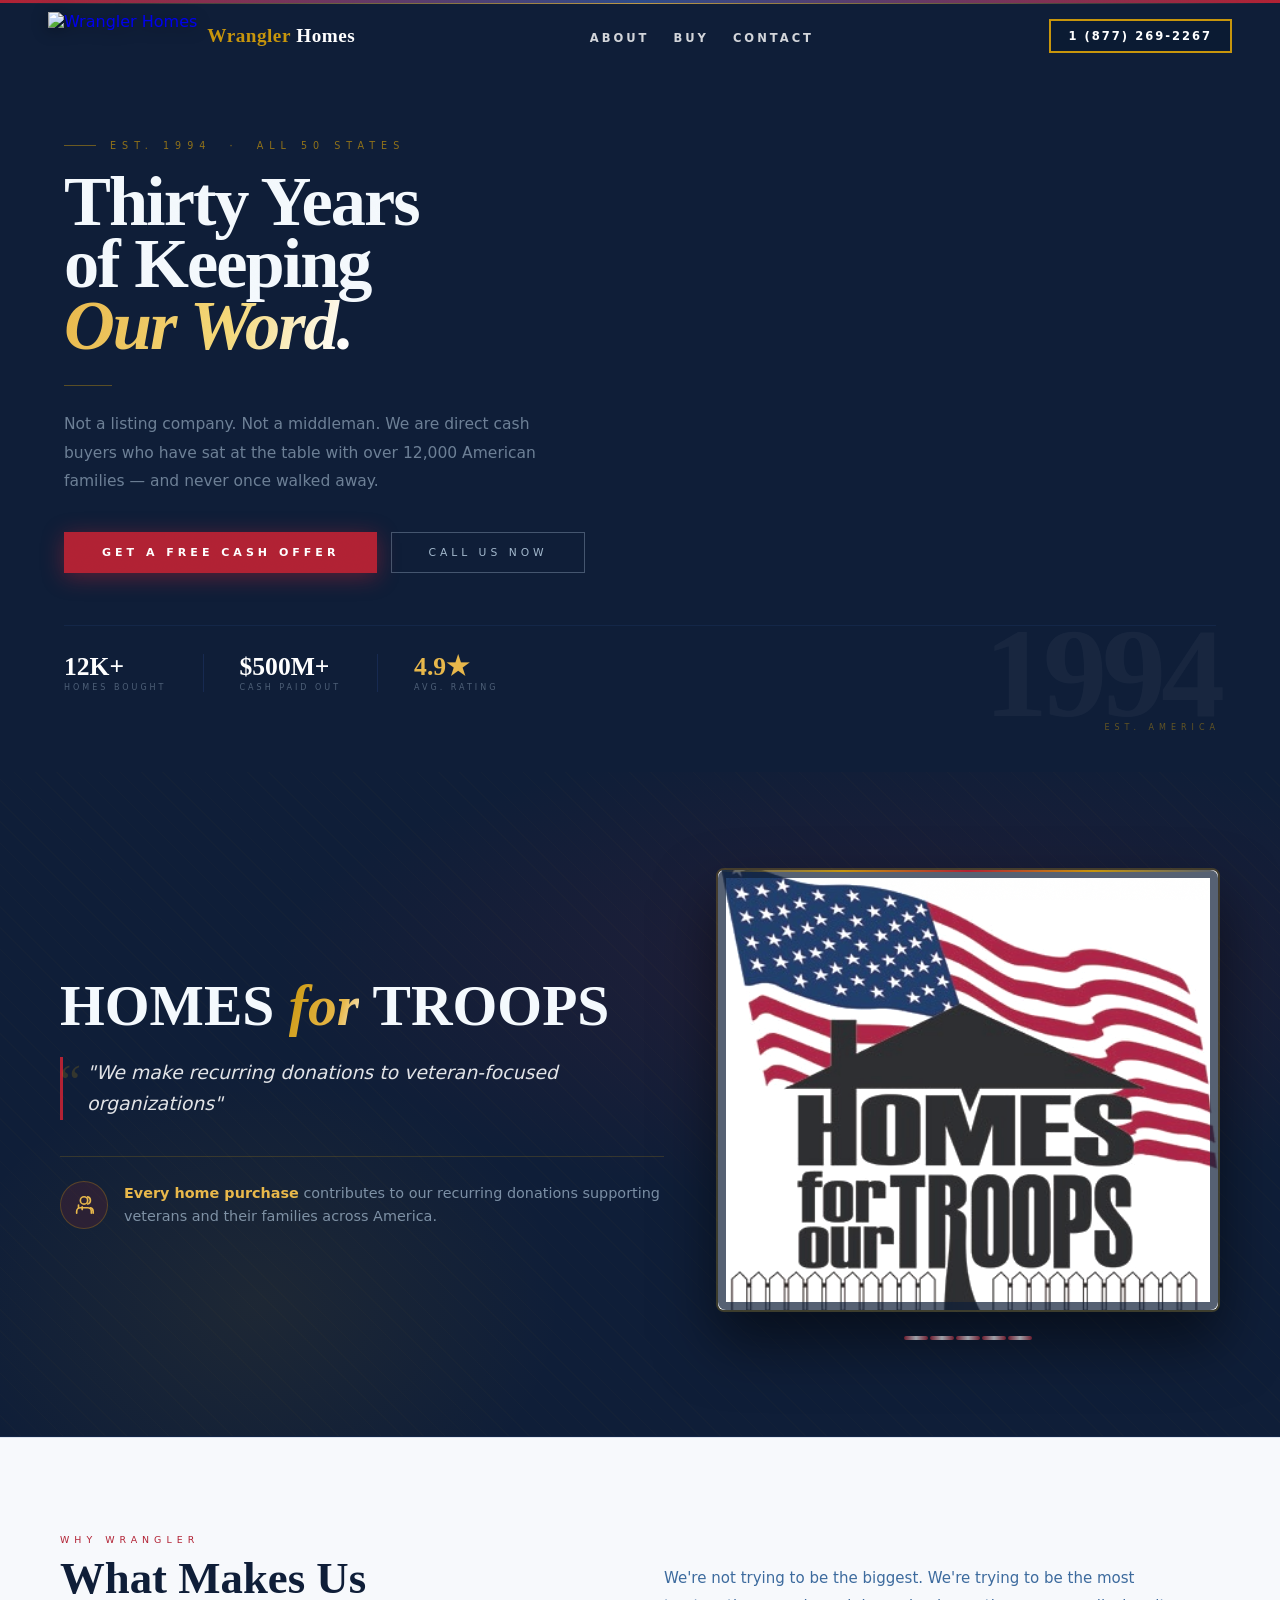
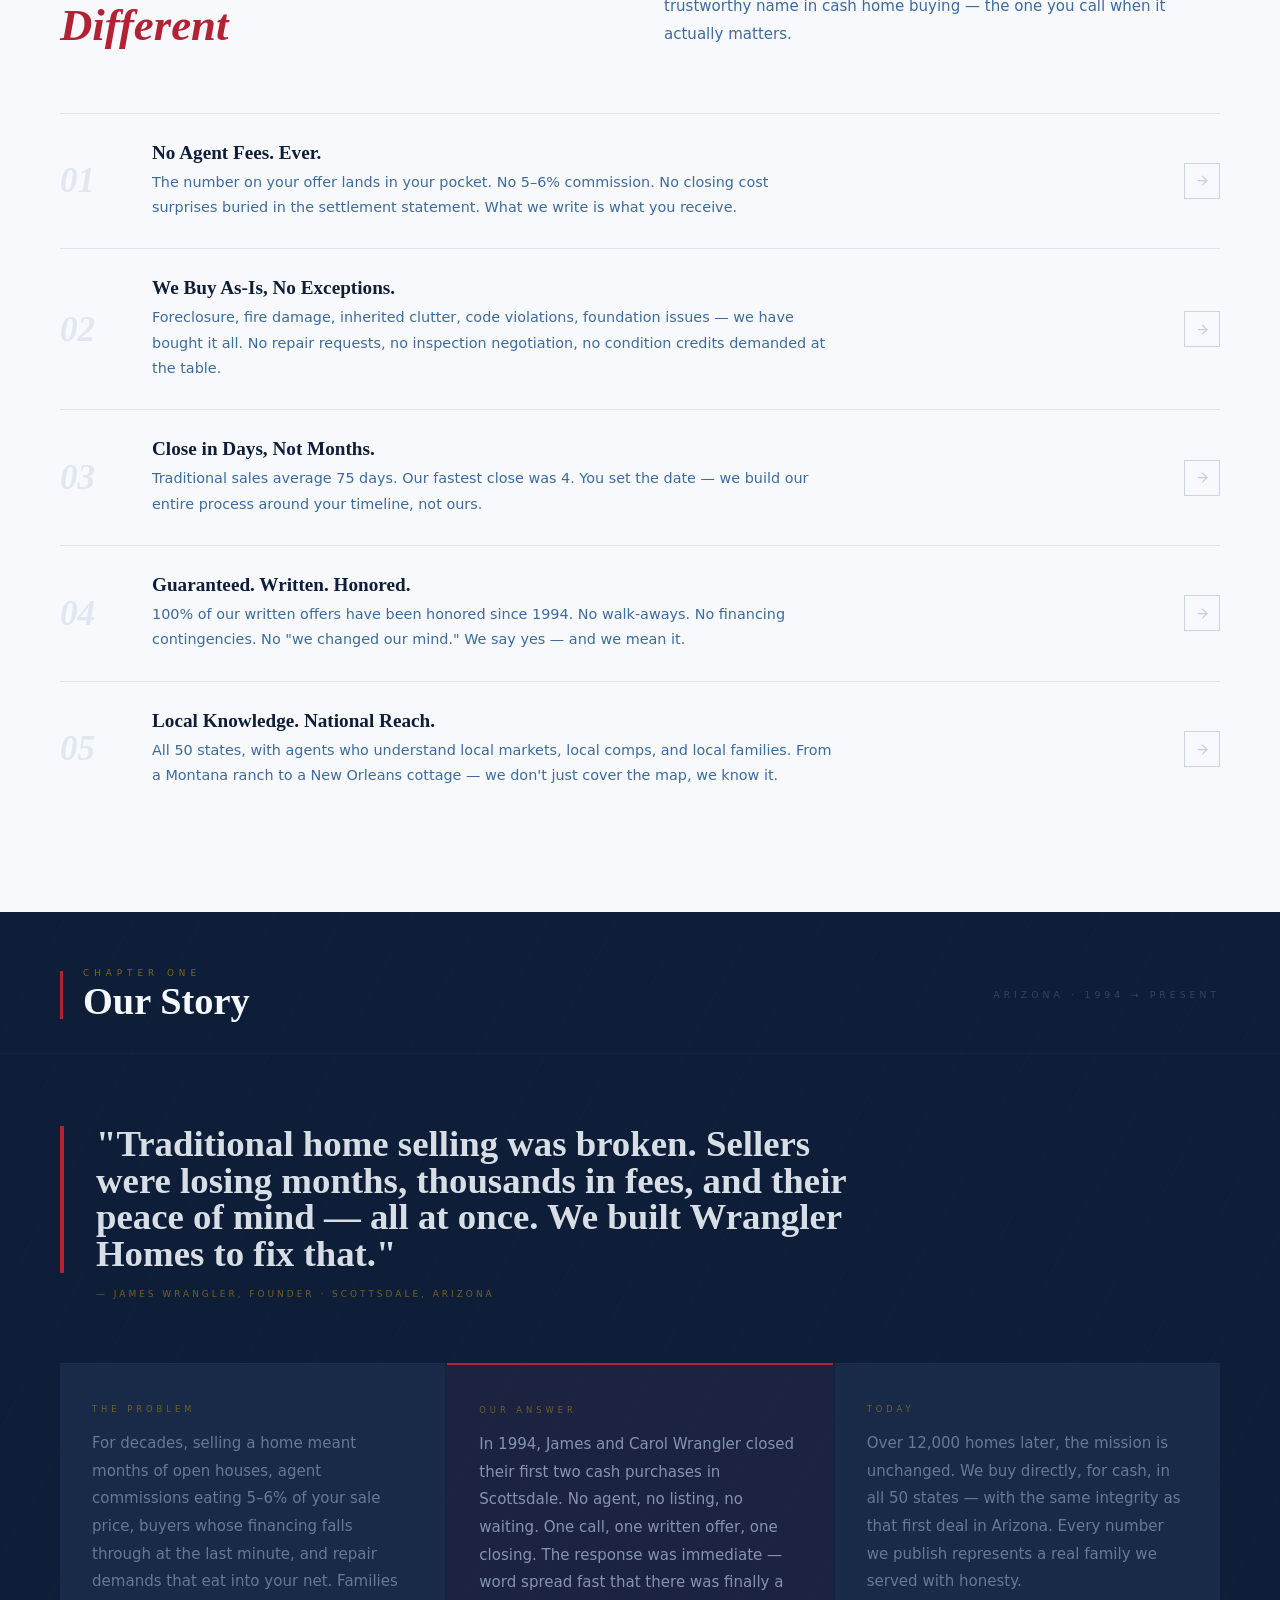
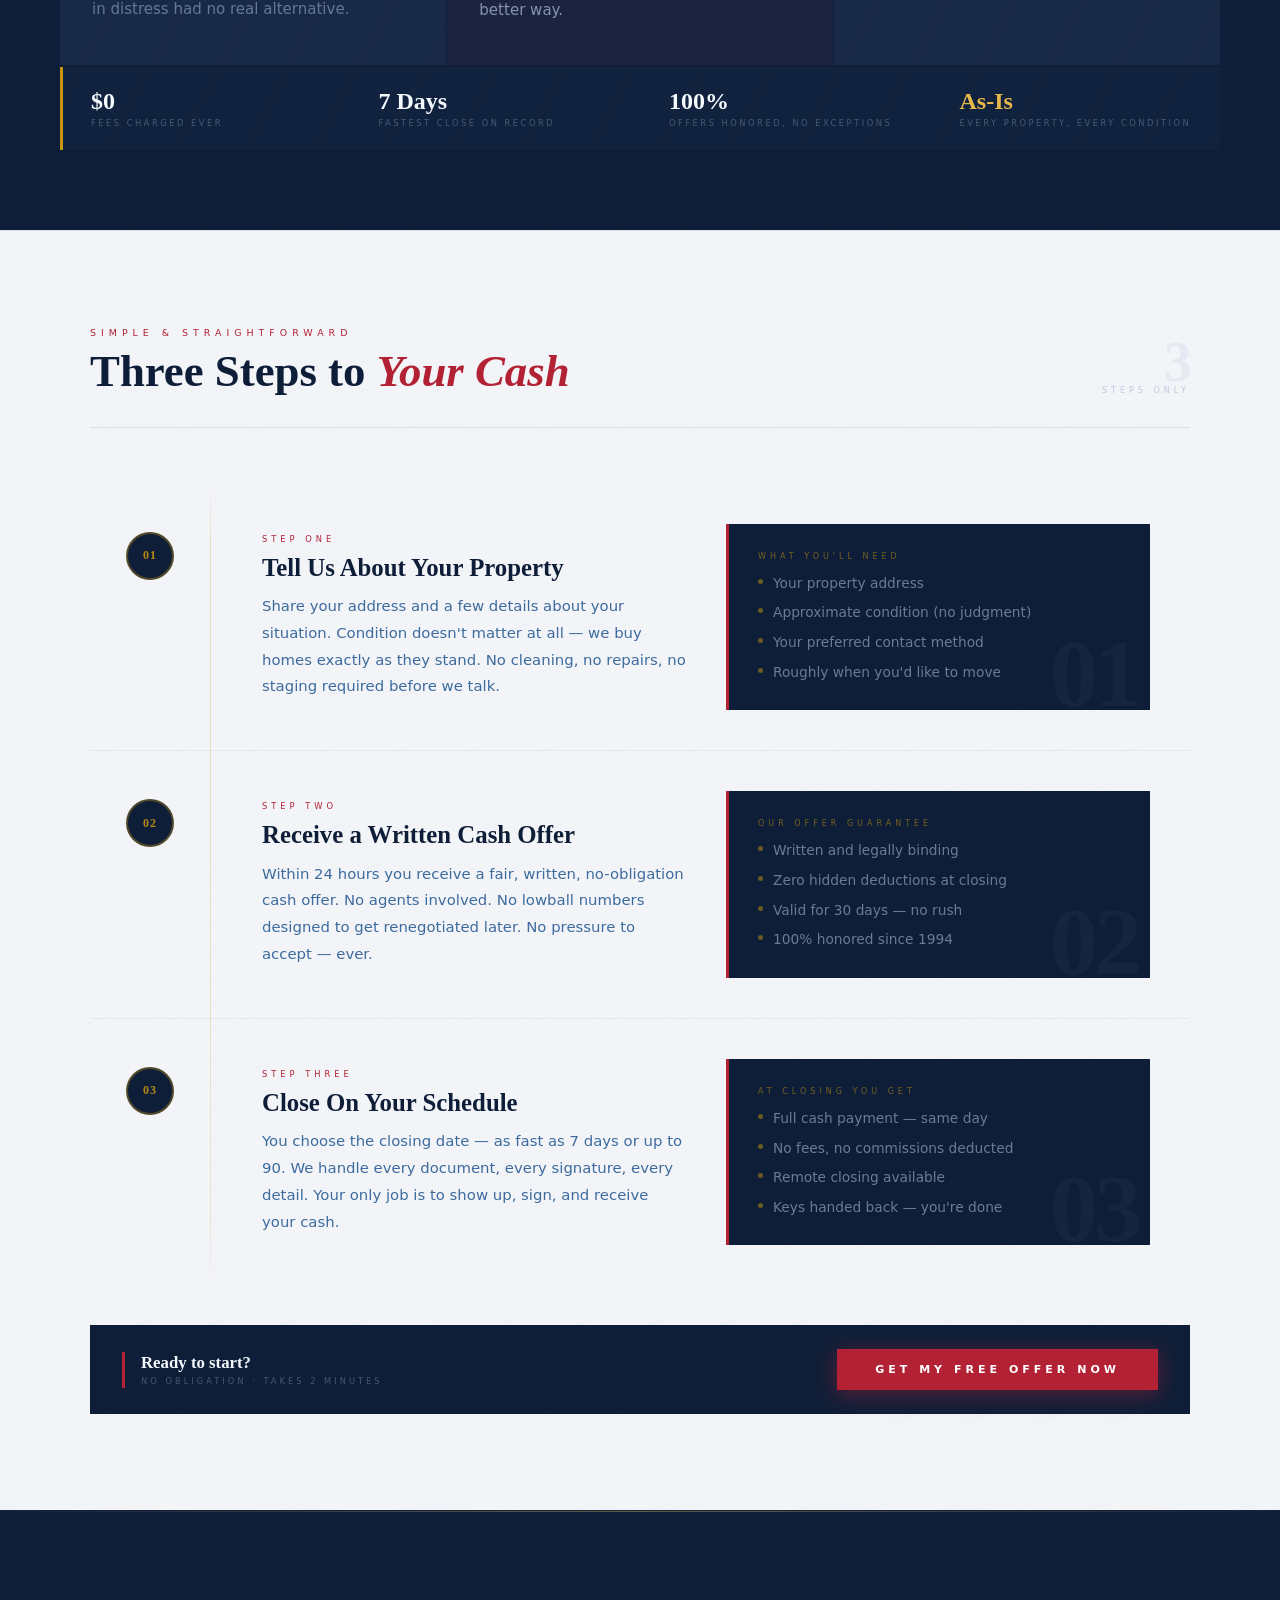
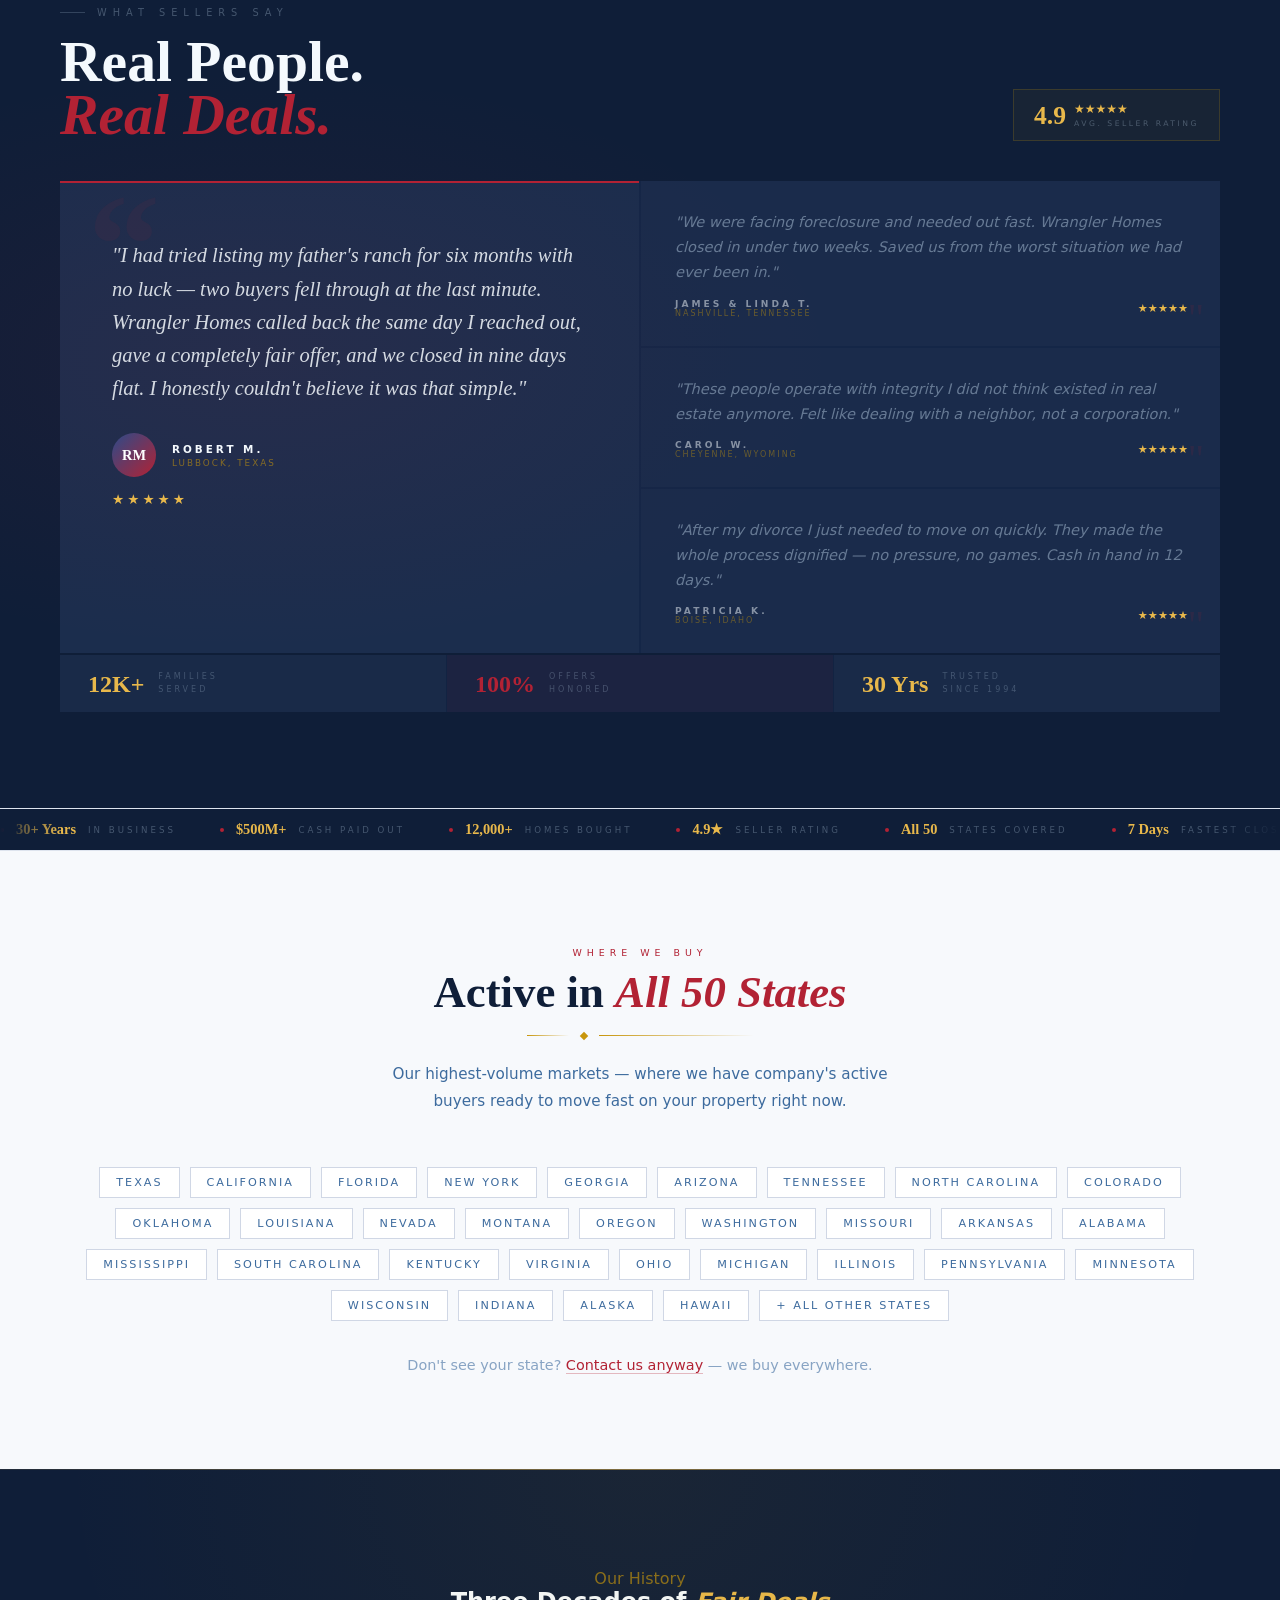
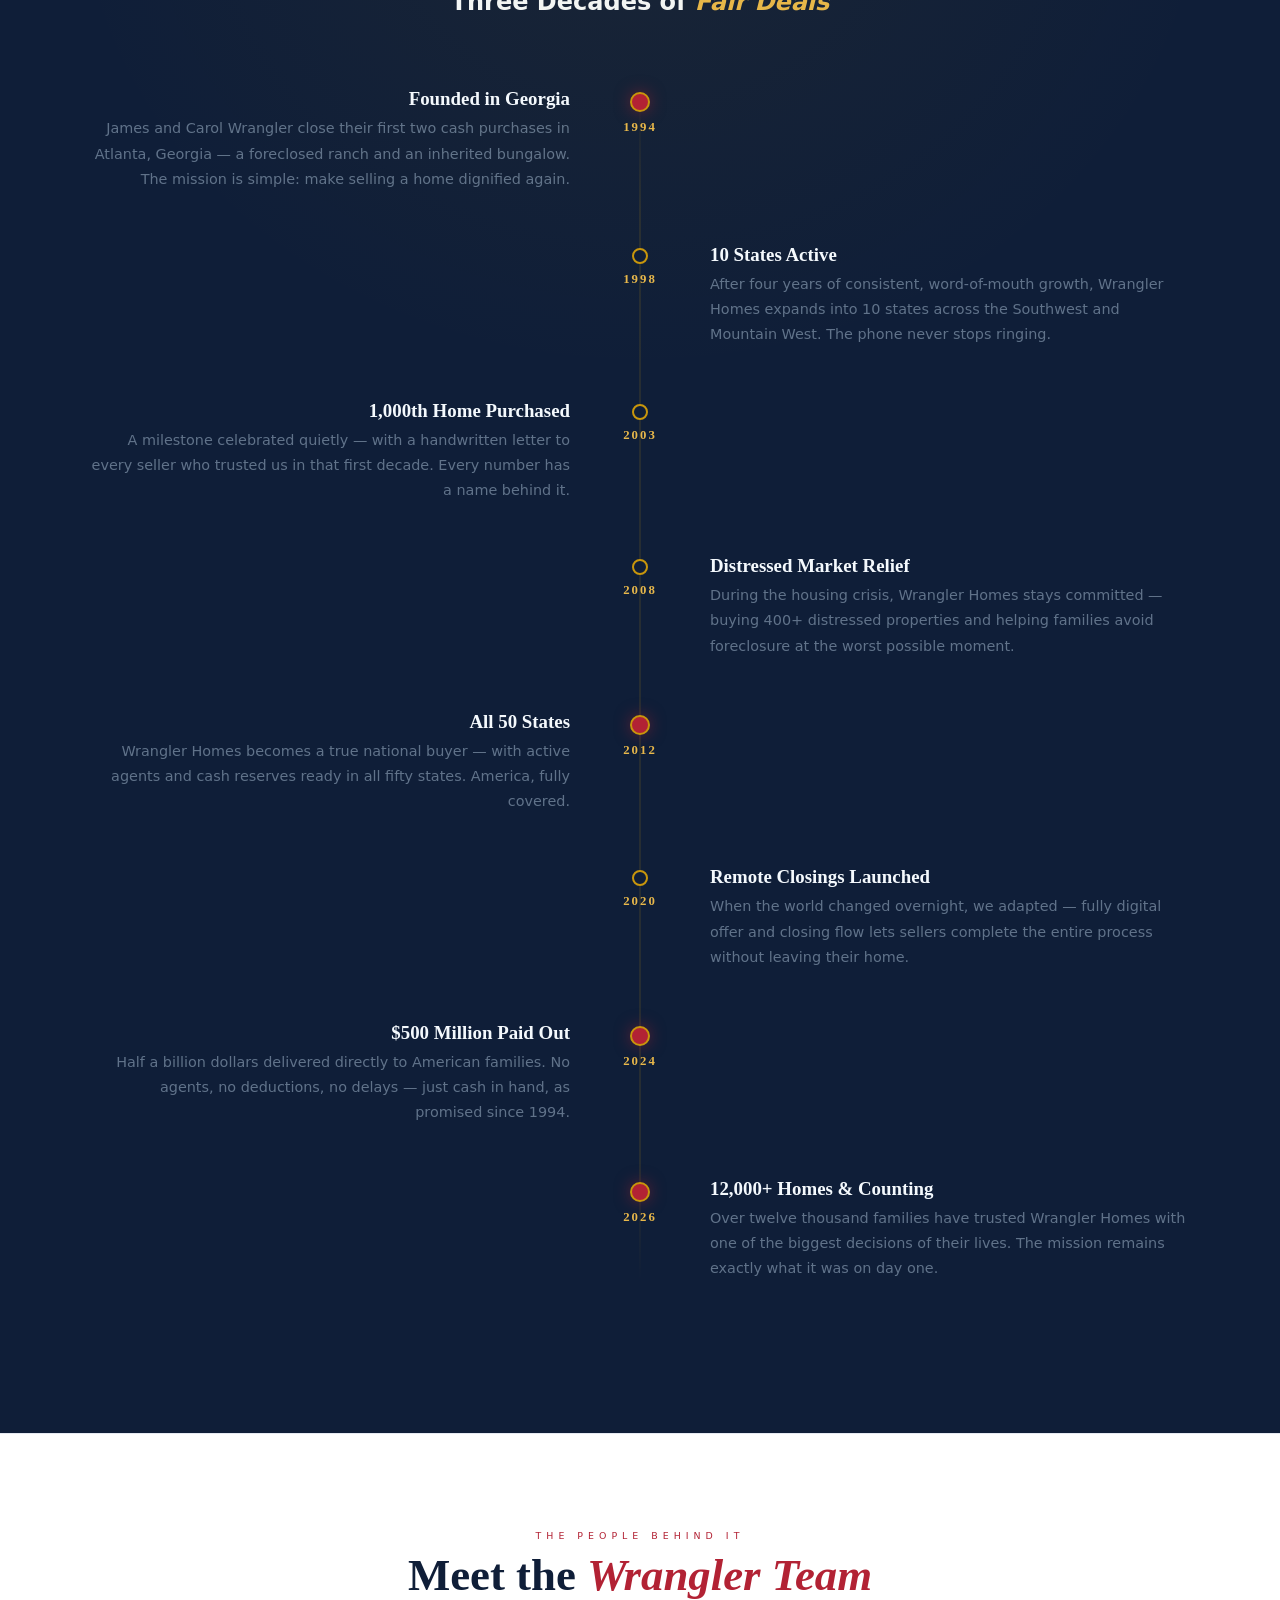
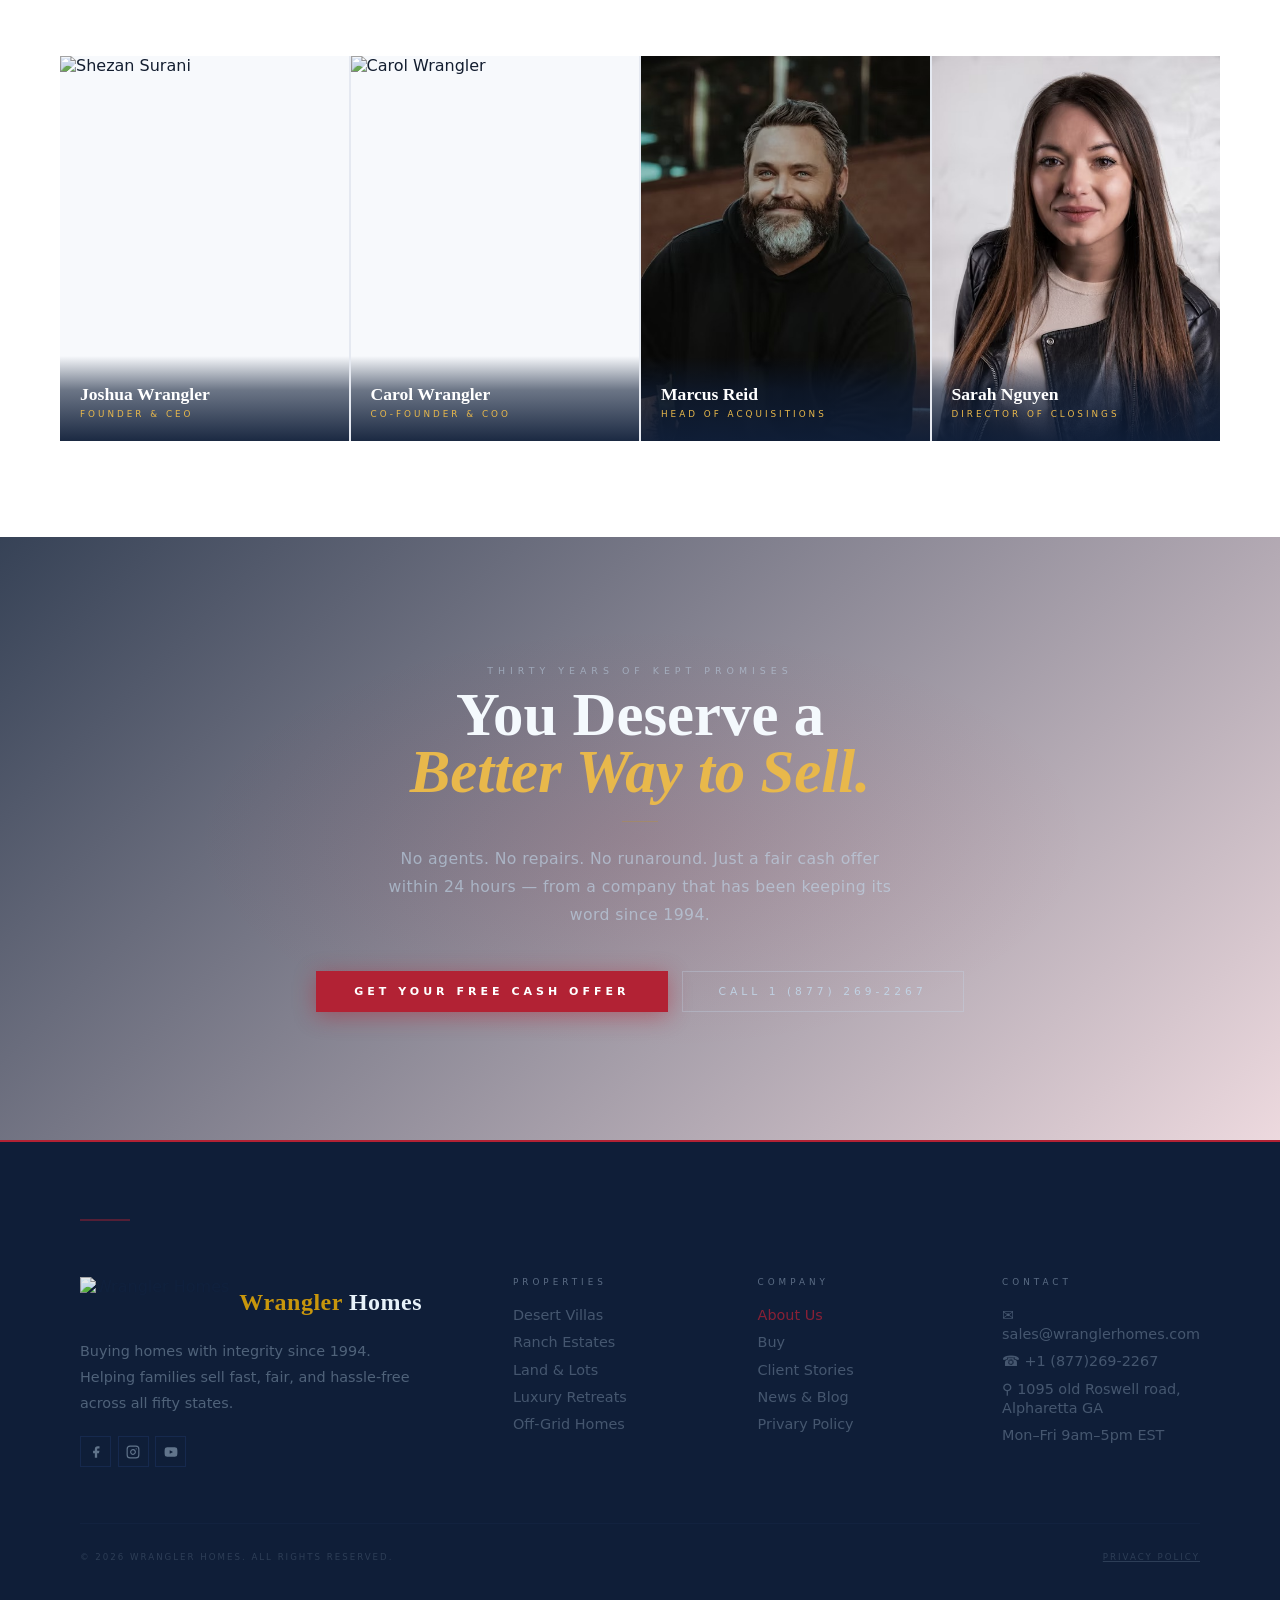
==== about.html @ 12c8e822 "seo fixed" ====
<!DOCTYPE html>
<html lang="en">
<head>
<meta charset="UTF-8">
<meta name="viewport" content="width=device-width, initial-scale=1.0">
<title>About Wrangler Homes | Trusted Cash Home Buyers Since 1994</title>
<meta name="robots" content="noindex, follow">
<link rel="canonical" href="https://wranglerhomes.com/about.html">
<link rel="icon" href="https://wranglerhomes.com/assets/logown.png" type="image/png">


<script src="https://cdn.tailwindcss.com"></script>
<style>
*,*::before,*::after{margin:0;padding:0;box-sizing:border-box}
html,body{overflow-x:hidden}
html{scroll-behavior:smooth}
:root{
  --navy:#0F1E38;--blue:#2C4B8A;--blue-mid:#3D6B9E;--blue-lt:#C8DCED;
  --white:#ffffff;--off-white:#F7F9FC;--red:#B22234;--red-dark:#8B1A27;
  --gold:#C8960C;--gold-lt:#E8B84B;--border-l:rgba(44,75,138,0.12);--border-m:rgba(44,75,138,0.22);
  --shadow:rgba(15,30,56,0.13);--f-head:'Fraunces',serif;--f-ui:'Space Grotesk',system-ui,sans-serif;
}
body{background:var(--off-white);font-family:var(--f-ui);font-weight:500;color:var(--navy);-webkit-font-smoothing:antialiased}

/* scrollbar */
::-webkit-scrollbar {width: 9px;}
::-webkit-scrollbar-track {background: #0d1a32;}
::-webkit-scrollbar-thumb {border-radius: 6px;background: linear-gradient(180deg,#081a3a,#102a5c,#1f3a75,#2e4f9e,#ffffff,#f2c6cc,#c4455a,#8b1a2b,#5c0f1a);}

::selection {
  background: #d4af37;
  color: #0b1b33;
}

#grain{position:fixed;inset:0;pointer-events:none;z-index:8000;opacity:.02;
  background-image:url("data:image/svg+xml,%3Csvg viewBox='0 0 600 600' xmlns='http://www.w3.org/2000/svg'%3E%3Cfilter id='f'%3E%3CfeTurbulence type='fractalNoise' baseFrequency='.75' numOctaves='4' stitchTiles='stitch'/%3E%3C/filter%3E%3Crect width='600' height='600' filter='url(%23f)'/%3E%3C/svg%3E");
  background-size:200px;mix-blend-mode:multiply}

/* ── LOADER ── */
#loader{position:fixed;inset:0;z-index:99999;background:var(--navy);display:flex;flex-direction:column;align-items:center;justify-content:center;gap:20px;transition:opacity .45s,visibility .45s}
#loader.hide{opacity:0;visibility:hidden;pointer-events:none}
.wagon-wheel{width:70px;height:70px;animation:wSpin 1.1s linear infinite;filter:drop-shadow(0 4px 14px rgba(178,34,52,.5))}
@keyframes wSpin{to{transform:rotate(360deg)}}
.loader-title{font-family:var(--f-head);font-weight:900;font-size:1.5rem;letter-spacing:4px;color:#fff}
.loader-title span{color:var(--red)}
.loader-bar-wrap{width:130px;height:2px;background:rgba(255,255,255,.12);border-radius:2px;overflow:hidden}
.loader-bar{height:100%;width:0;background:linear-gradient(90deg,var(--red),#e63950);border-radius:2px;animation:lBar 1.5s cubic-bezier(.4,0,.2,1) forwards}
@keyframes lBar{to{width:100%}}
.loader-hint{font-family:var(--f-ui);font-size:.57rem;letter-spacing:4px;text-transform:uppercase;color:rgba(255,255,255,.35);animation:lPulse .9s ease-in-out infinite alternate}
@keyframes lPulse{from{opacity:.2}to{opacity:.65}}

/* ── NAV ── */
#nav{position:fixed;top:0;left:0;right:0;z-index:600;display:flex;align-items:center;justify-content:space-between;padding:10px 48px;transition:all .38s cubic-bezier(.4,0,.2,1);height:72px} /* Increased from 64px to accommodate larger logo */
#nav.stuck{background:rgba(255,255,255,.97);backdrop-filter:blur(20px);padding:8px 48px;border-bottom:1px solid var(--border-m);box-shadow:0 2px 20px rgba(15,30,56,.07)}

/* Logo image in nav - ADJUSTED - INCREASED SIZE */
.nav-brand{display:flex;align-items:center;gap:10px;text-decoration:none}
.nav-logo-img{height:48px;width:auto;object-fit:contain;display:block;filter:drop-shadow(0 2px 8px rgba(0,0,0,.4));transition:height .3s,filter .3s} /* Increased from 36px to 48px */
#nav.stuck .nav-logo-img{height:52px;filter:none} /* Increased from 32px to 42px */
.nav-brand-text{font-family:var(--f-head);font-weight:700;font-size:1.2rem;color:#fff;letter-spacing:0.5px;transition:color .3s} /* Slightly increased from 1.1rem */
#nav.stuck .nav-brand-text{color:var(--navy)}
.nav-brand-text span{color:var(--gold);font-weight:900}


/* Desktop links */
.nav-links{display:flex;gap:24px;list-style:none;margin:0;padding:0}
.nav-links a{font-family:var(--f-ui);font-weight:700;font-size:.72rem;letter-spacing:3px;text-transform:uppercase;color:rgba(255,255,255,.82);text-decoration:none;position:relative;transition:color .24s;white-space:nowrap}
.nav-links a::after{content:'';position:absolute;bottom:-4px;left:0;right:100%;height:1px;background:#e63950;transition:right .34s cubic-bezier(.7,0,.3,1)}
.nav-links a:hover{color:#fff}
.nav-links a:hover::after{right:0}
#nav.stuck .nav-links a{color:var(--blue-mid)}
#nav.stuck .nav-links a:hover{color:var(--navy)}

.nav-tel{font-family:var(--f-ui);font-weight:900;font-size:.72rem;letter-spacing:2px;color:#fff;background-color:#0b1b33;text-decoration:none;border:2.5px solid var(--gold);padding:8px 18px;transition:all .24s;white-space:nowrap;flex-shrink:0}
.nav-tel:hover{border-color:#e63950;background:rgba(178,34,52,.18)}
#nav.stuck .nav-tel{color:var(--gold);border-color:rgba(218, 165, 32, 0.082)}
#nav.stuck .nav-tel:hover{border-color:var(--gold);background:rgba(218, 165, 32, 0.082)}

.nav-hamburger{display:none;flex-direction:column;justify-content:center;gap:5px;width:40px;height:40px;cursor:pointer;background:none;border:1.5px solid rgba(255,255,255,.3);border-radius:2px;padding:8px;flex-shrink:0;transition:border-color .24s;position:relative;z-index:600}
.nav-hamburger span{display:block;width:100%;height:1.5px;background:#fff;transition:transform .3s cubic-bezier(.4,0,.2,1),opacity .22s;transform-origin:center}
#nav.stuck .nav-hamburger{border-color:var(--border-m)}
#nav.stuck .nav-hamburger span{background:var(--navy)}
.nav-hamburger:hover{border-color:rgba(255,255,255,.7)}
#nav.stuck .nav-hamburger:hover{border-color:var(--blue-mid)}
.nav-hamburger.open span:nth-child(1){transform:translateY(6.5px) rotate(45deg)}
.nav-hamburger.open span:nth-child(2){opacity:0;transform:scaleX(0)}
.nav-hamburger.open span:nth-child(3){transform:translateY(-6.5px) rotate(-45deg)}

.nav-drawer{position:fixed;top:0;left:0;right:0;bottom:0;z-index:595;background:#0F1E38;display:flex;flex-direction:column;align-items:center;justify-content:center;gap:32px;opacity:0;pointer-events:none;visibility:hidden;transition:opacity .32s,visibility .32s}
.nav-drawer.open{opacity:1;pointer-events:all;visibility:visible}
.nav-drawer .nav-links{display:flex;flex-direction:column;align-items:center;gap:24px;list-style:none;padding:0;margin:0}
.nav-drawer .nav-links a{font-family:var(--f-ui);font-weight:500;font-size:.82rem;letter-spacing:5px;text-transform:uppercase;color:rgba(195,218,238,.8);text-decoration:none;transition:color .2s;display:block}
.nav-drawer .nav-links a:hover,.nav-drawer .nav-links a:active{color:#fff}
.nav-drawer .nav-links a::after{display:none}
.nav-drawer .nav-tel{font-family:var(--f-ui);font-weight:600;font-size:.7rem;letter-spacing:2px;color:var(--gold-lt);text-decoration:none;border:1.5px solid rgba(200,150,12,.45);padding:14px 36px;transition:all .24s;white-space:nowrap;display:inline-block}
.nav-drawer .nav-tel:hover{border-color:var(--gold-lt);background:rgba(200,150,12,.1)}

/* ── ANIMATIONS ── */
@keyframes fadeUp{from{opacity:0;transform:translateY(18px)}to{opacity:1;transform:translateY(0)}}
@keyframes goldShimmer{0%,100%{opacity:.5}50%{opacity:1}}
@keyframes tickerRun{0%{transform:translateX(0)}100%{transform:translateX(-50%)}}
.ticker-inner{display:flex;width:max-content;animation:tickerRun 32s linear infinite}
.ticker-inner:hover{animation-play-state:paused}

/* ── REVEAL ── */
.rv{opacity:0;transform:translateY(34px);transition:opacity .88s cubic-bezier(.2,.85,.3,1),transform .88s cubic-bezier(.2,.85,.3,1)}
.rv.on{opacity:1;transform:none}
.rv-l{opacity:0;transform:translateX(-38px);transition:opacity .88s cubic-bezier(.2,.85,.3,1),transform .88s cubic-bezier(.2,.85,.3,1)}
.rv-l.on{opacity:1;transform:none}
.rv-r{opacity:0;transform:translateX(38px);transition:opacity .88s cubic-bezier(.2,.85,.3,1),transform .88s cubic-bezier(.2,.85,.3,1)}
.rv-r.on{opacity:1;transform:none}
.d1{transition-delay:.07s}.d2{transition-delay:.16s}.d3{transition-delay:.25s}.d4{transition-delay:.34s}.d5{transition-delay:.43s}

/* ── DIVIDER RULE ── */
.divider-rule{display:flex;align-items:center;gap:12px;margin:13px 0 22px}
.divider-rule::before,.divider-rule::after{content:'';height:1px;background:linear-gradient(to right,var(--gold),transparent)}
.divider-rule::before{width:42px}
.divider-rule::after{flex:1;max-width:155px}
.divider-rule-diamond{width:6px;height:6px;background:var(--gold);transform:rotate(45deg);flex-shrink:0}

/* ── GOLD TEXT ── */
.gold-grad{background:linear-gradient(110deg,#E8B84B 0%,#f5d97a 30%,#fff 50%,#E8B84B 75%,#C8960C 100%);background-size:200%;-webkit-background-clip:text;-webkit-text-fill-color:transparent;background-clip:text}

/* ── BTNS ── */
.btn-primary{font-family:var(--f-ui);font-weight:600;font-size:.69rem;letter-spacing:4px;text-transform:uppercase;color:#fff;background:var(--red);padding:14px 38px;text-decoration:none;position:relative;overflow:hidden;transition:transform .24s,box-shadow .24s;display:inline-block;box-shadow:0 4px 22px rgba(178,34,52,.48)}
.btn-primary::before{content:'';position:absolute;inset:0;background:var(--red-dark);clip-path:polygon(0 0,0 0,0 100%,0 100%);transition:clip-path .42s cubic-bezier(.7,0,.3,1)}
.btn-primary:hover::before{clip-path:polygon(0 0,100% 0,100% 100%,0 100%)}
.btn-primary:hover{transform:translateY(-2px);box-shadow:0 8px 28px rgba(178,34,52,.55)}
.btn-primary span{position:relative;z-index:1}
.btn-ghost{font-family:var(--f-ui);font-weight:400;font-size:.67rem;letter-spacing:4px;text-transform:uppercase;color:rgba(195,218,238,.82);text-decoration:none;border:1.5px solid rgba(195,218,238,.3);padding:13px 36px;transition:border-color .26s,background .26s,color .26s;display:inline-block}
.btn-ghost:hover{border-color:rgba(195,218,238,.6);background:rgba(195,218,238,.08);color:#fff}

/* ── AREA TAG ── */
.area-tag{font-family:var(--f-ui);font-size:.7rem;letter-spacing:2px;text-transform:uppercase;color:var(--blue-mid);border:1px solid var(--border-m);padding:8px 16px;background:#fff;transition:all .24s;cursor:default}
.area-tag:hover{border-color:rgba(178,34,52,.4);color:var(--red);background:rgba(178,34,52,.03)}

/* ── WHY ROWS ── */
.why-row{display:grid;grid-template-columns:60px 1fr auto;align-items:center;gap:32px;padding:28px 0;border-top:1px solid var(--border-l);position:relative;transition:background .28s}
.why-row::after{content:'';position:absolute;bottom:0;left:0;right:0;height:1px;background:linear-gradient(90deg,var(--red),var(--blue) 50%,transparent);transform:scaleX(0);transform-origin:left;transition:transform .5s cubic-bezier(.7,0,.3,1)}
.why-row:hover::after{transform:scaleX(1)}
.why-row-num{font-family:var(--f-head);font-weight:900;font-style:italic;font-size:2.2rem;color:rgba(44,75,138,.1);line-height:1;transition:color .3s}
.why-row:hover .why-row-num{color:rgba(178,34,52,.2)}
.why-row-arrow{width:36px;height:36px;border:1px solid var(--border-m);display:flex;align-items:center;justify-content:center;color:rgba(44,75,138,.25);flex-shrink:0;transition:border-color .3s,background .3s,color .3s}
.why-row:hover .why-row-arrow{border-color:var(--red);background:var(--red);color:#fff}

/* FOOTER - ADJUSTED - INCREASED SIZE */
footer{background:var(--navy);padding:4.8rem 5rem 2.4rem;border-top:2px solid var(--red)}
footer::before{content:'';display:block;width:50px;height:2px;background:var(--red);margin-bottom:3.5rem;opacity:.42}
.footer-grid{display:grid;grid-template-columns:2fr 1fr 1fr 1fr;gap:3.5rem;margin-bottom:3.5rem}
/* Footer logo image - ADJUSTED - INCREASED SIZE */
.footer-logo-img{height:52px;width:auto;object-fit:contain;display:inline-block;vertical-align:middle;opacity:.9;transition:opacity .3s;filter:brightness(1.1)} /* Increased from 40px to 52px */
.footer-logo-img:hover{opacity:1}
.footer-brand{display:flex;align-items:center;gap:10px;margin-bottom:10px}
.footer-brand-text{font-family:var(--f-head);font-weight:700;font-size:1.5rem;color:#E8F2F9;letter-spacing:.5px;text-decoration:none} /* Increased from 1.34rem */
.footer-brand-text em{color:var(--gold);font-style:normal}
.f-tagline{font-family:var(--f-ui);font-weight:400;font-size:.9rem;color:rgba(195,218,238,.36);margin-top:.52rem;line-height:1.8}
.f-socials{display:flex;gap:.42rem;margin-top:1.25rem;flex-wrap:wrap}
.f-soc{width:31px;height:31px;border:1px solid rgba(44,75,138,.26);display:flex;align-items:center;justify-content:center;cursor:pointer;color:rgba(195,218,238,.46);transition:border-color .26s,background .26s}
.f-soc:hover{border-color:var(--blue-mid);background:rgba(44,75,138,.13)}
.f-col h4{font-family:var(--f-ui);font-weight:500;font-size:.55rem;letter-spacing:4px;text-transform:uppercase;color:rgba(195,218,238,.42);margin-bottom:1.15rem}
.f-col ul{list-style:none;display:flex;flex-direction:column;gap:.52rem}
.f-col ul a{text-decoration:none;font-family:var(--f-ui);font-weight:400;font-size:.9rem;color:rgba(195,218,238,.3);transition:color .26s}
.f-col ul a:hover{color:var(--red)}
.footer-bottom{display:flex;justify-content:space-between;align-items:center;flex-wrap:wrap;gap:.9rem;padding-top:1.75rem;border-top:1px solid rgba(44,75,138,.09)}
.f-copy{font-family:var(--f-ui);font-weight:300;font-size:.54rem;letter-spacing:2px;color:rgba(195,218,238,.17);text-transform:uppercase}
.f-copy a{color:rgba(195,218,238,.17);transition:color .22s}
.f-copy a:hover{color:var(--red)}
.f-col a.active-page{color:rgba(178,34,52,.75)}

/* ── PROCESS — NEW DESIGN: Diagonal/staggered editorial layout ── */
.process-section{background:#F2F4F8;border-top:1px solid var(--border-l);position:relative;overflow:hidden;padding:96px 60px}
.process-section::before{content:'';position:absolute;inset:0;background:repeating-linear-gradient(160deg,transparent 0,transparent 24px,rgba(44,75,138,.025) 24px,rgba(44,75,138,.025) 25px);pointer-events:none}
.process-track{display:flex;flex-direction:column;gap:0;position:relative;max-width:1100px;margin:0 auto}
.process-track::before{content:'';position:absolute;left:120px;top:0;bottom:0;width:1px;background:linear-gradient(to bottom,transparent,rgba(200,150,12,.25) 8%,rgba(200,150,12,.18) 92%,transparent);pointer-events:none}
.proc-row{display:grid;grid-template-columns:120px 1fr;gap:0;align-items:stretch;position:relative}
.proc-row:not(:last-child){border-bottom:1px solid rgba(44,75,138,.08)}
.proc-num-col{display:flex;flex-direction:column;align-items:center;justify-content:flex-start;padding:48px 0 48px;position:relative;z-index:2}
.proc-num-circle{width:48px;height:48px;border-radius:50%;background:var(--navy);border:2px solid rgba(200,150,12,.35);display:flex;align-items:center;justify-content:center;position:relative;z-index:3;transition:border-color .3s,background .3s;flex-shrink:0}
.proc-row:hover .proc-num-circle{border-color:var(--red);background:var(--red)}
.proc-num-circle span{font-family:var(--f-head);font-weight:900;font-size:.75rem;color:rgba(200,150,12,.9);letter-spacing:1px;transition:color .3s}
.proc-row:hover .proc-num-circle span{color:#fff}
.proc-content{padding:40px 40px 40px 52px;display:grid;grid-template-columns:1fr 1fr;gap:40px;align-items:center;transition:background .3s}
.proc-row:hover .proc-content{background:rgba(44,75,138,.03)}
.proc-label{font-family:var(--f-ui);font-size:.52rem;letter-spacing:4px;text-transform:uppercase;color:var(--red);margin-bottom:10px}
.proc-title{font-family:var(--f-head);font-weight:700;font-size:1.55rem;color:var(--navy);margin-bottom:12px;line-height:1.1}
.proc-body{font-family:var(--f-ui);font-weight:400;font-size:.93rem;line-height:1.8;color:var(--blue-mid)}
.proc-detail{background:var(--navy);padding:28px 32px;position:relative;overflow:hidden}
.proc-detail::before{content:'';position:absolute;top:0;left:0;width:3px;height:100%;background:var(--red)}
.proc-detail-title{font-family:var(--f-ui);font-size:.5rem;letter-spacing:4px;text-transform:uppercase;color:rgba(200,150,12,.55);margin-bottom:12px}
.proc-detail ul{list-style:none;display:flex;flex-direction:column;gap:9px}
.proc-detail ul li{font-family:var(--f-ui);font-weight:400;font-size:.86rem;color:rgba(195,218,238,.5);display:flex;align-items:flex-start;gap:10px;line-height:1.5}
.proc-detail ul li::before{content:'';width:5px;height:5px;border-radius:50%;background:rgba(200,150,12,.5);flex-shrink:0;margin-top:6px}
.proc-big-num{position:absolute;bottom:-12px;right:12px;font-family:var(--f-head);font-weight:900;font-size:6rem;color:rgba(255,255,255,.03);line-height:1;pointer-events:none;letter-spacing:-4px}

/* ── TESTIMONIALS — NEW DESIGN: Stacked interview / pull-quote style ── */
.test-section{background:var(--navy);border-top:1px solid var(--border-l);padding:96px 60px;position:relative;overflow:hidden}
.test-section::before{content:'';position:absolute;inset:0;background:radial-gradient(ellipse 70% 50% at 20% 50%,rgba(178,34,52,.07) 0%,transparent 65%);pointer-events:none}
.test-section::after{content:'';position:absolute;top:0;left:0;right:0;height:1px;background:linear-gradient(90deg,transparent,rgba(232,184,75,.4) 50%,transparent)}
.test-main-grid{display:grid;grid-template-columns:1fr 1fr;gap:2px;background:rgba(44,75,138,.18);max-width:1200px;margin:0 auto}
.test-feature{background:rgba(255,255,255,.03);padding:56px 52px;position:relative;overflow:hidden;border-top:2px solid var(--red)}
.test-feature::before{content:'\201C';font-family:var(--f-head);font-size:9rem;font-weight:900;color:rgba(178,34,52,.08);line-height:1;position:absolute;top:-10px;left:28px;pointer-events:none}
.test-feature-text{font-family:var(--f-head);font-style:italic;font-weight:500;font-size:1.28rem;line-height:1.62;color:rgba(244,249,253,.85);margin-bottom:28px;position:relative;z-index:1}
.test-feature-meta{display:flex;align-items:center;gap:16px}
.test-feature-avatar{width:44px;height:44px;border-radius:50%;background:linear-gradient(135deg,var(--blue),var(--red));display:flex;align-items:center;justify-content:center;font-family:var(--f-head);font-weight:900;font-size:.9rem;color:#fff;flex-shrink:0}
.test-feature-name{font-family:var(--f-ui);font-weight:600;font-size:.65rem;letter-spacing:3px;text-transform:uppercase;color:#F4F9FD}
.test-feature-loc{font-family:var(--f-ui);font-weight:400;font-size:.55rem;letter-spacing:2px;text-transform:uppercase;color:rgba(200,150,12,.6);margin-top:3px}
.test-feature-stars{display:flex;gap:3px;margin-top:14px}
.test-feature-stars span{color:var(--gold-lt);font-size:.85rem}
.test-stack{display:flex;flex-direction:column;gap:2px}
.test-mini{background:rgba(255,255,255,.025);padding:28px 32px;border-left:2px solid transparent;transition:border-color .3s,background .3s;cursor:default;position:relative}
.test-mini:hover{border-left-color:var(--red);background:rgba(255,255,255,.045)}
.test-mini-text{font-family:var(--f-ui);font-weight:400;font-style:italic;font-size:.91rem;line-height:1.72;color:rgba(195,218,238,.45);margin-bottom:14px;transition:color .3s}
.test-mini:hover .test-mini-text{color:rgba(195,218,238,.7)}
.test-mini-meta{display:flex;align-items:center;justify-content:space-between}
.test-mini-name{font-family:var(--f-ui);font-weight:600;font-size:.57rem;letter-spacing:3px;text-transform:uppercase;color:rgba(244,249,253,.5)}
.test-mini-loc{font-family:var(--f-ui);font-size:.5rem;letter-spacing:2px;text-transform:uppercase;color:rgba(200,150,12,.45)}
.test-mini-quote-mark{font-family:var(--f-head);font-size:2.5rem;color:rgba(178,34,52,.12);line-height:1;position:absolute;bottom:8px;right:16px;pointer-events:none}
/* Rating strip */
.test-rating-strip{max-width:1200px;margin:2px auto 0;background:rgba(44,75,138,.12);display:grid;grid-template-columns:repeat(3,1fr);gap:1px}
.test-rating-cell{padding:16px 28px;display:flex;align-items:center;gap:14px}
.test-rating-cell-num{font-family:var(--f-head);font-weight:900;font-size:1.5rem;color:var(--gold-lt);line-height:1}
.test-rating-cell-label{font-family:var(--f-ui);font-size:.5rem;letter-spacing:3px;text-transform:uppercase;color:rgba(195,218,238,.25);line-height:1.6}

/* ── STORY TIMELINE ── */
#story{background:var(--navy);padding:100px 60px;position:relative;overflow:hidden}
#story::before{content:'';position:absolute;inset:0;background:radial-gradient(ellipse 70% 50% at 50% 0%,rgba(200,150,12,.06) 0%,transparent 65%);pointer-events:none}
#story::after{content:'';position:absolute;top:0;left:-10%;right:-10%;height:1px;background:linear-gradient(90deg,transparent,rgba(232,184,75,.5) 50%,transparent)}
.story-inner{max-width:1100px;margin:0 auto}
.story-header{text-align:center;margin-bottom:72px}
.story-header .sec-title{color:#F4F9FD}
.story-header .sec-title em{color:var(--gold-lt)}
.story-header .eyebrow{color:rgba(200,150,12,.65)}
.story-timeline{position:relative;padding-left:0}
.story-timeline::before{content:'';position:absolute;left:50%;top:0;bottom:0;width:1px;background:linear-gradient(to bottom,transparent,rgba(200,150,12,.25) 10%,rgba(200,150,12,.25) 90%,transparent);transform:translateX(-50%)}
.story-item{display:grid;grid-template-columns:1fr 60px 1fr;gap:0;align-items:start;margin-bottom:52px;opacity:0;transform:translateY(20px);transition:opacity .6s ease,transform .6s ease}
.story-item.show{opacity:1;transform:translateY(0)}
.story-item:nth-child(odd) .story-content{grid-column:1;grid-row:1;text-align:right;padding-right:40px}
.story-item:nth-child(odd) .story-dot-col{grid-column:2;grid-row:1}
.story-item:nth-child(odd) .story-spacer{grid-column:3;grid-row:1}
.story-item:nth-child(even) .story-spacer{grid-column:1;grid-row:1}
.story-item:nth-child(even) .story-dot-col{grid-column:2;grid-row:1}
.story-item:nth-child(even) .story-content{grid-column:3;grid-row:1;padding-left:40px}
.story-dot-col{display:flex;flex-direction:column;align-items:center;padding-top:4px}
.story-dot{width:16px;height:16px;border-radius:50%;background:var(--navy);border:2.5px solid rgba(200,150,12,.4);flex-shrink:0;transition:border-color .3s,transform .3s;position:relative;z-index:2}
.story-item.show .story-dot{border-color:var(--gold)}
.story-dot.big{width:20px;height:20px;background:var(--red);border-color:rgba(232,184,75,.6);box-shadow:0 0 16px rgba(178,34,52,.5)}
.story-yr{font-family:var(--f-head);font-weight:900;font-size:.8rem;color:var(--gold-lt);letter-spacing:2px;margin-top:8px}
.story-content-title{font-family:var(--f-head);font-weight:700;font-size:1.18rem;color:#F4F9FD;margin-bottom:6px}
.story-content-body{font-family:var(--f-ui);font-weight:400;font-size:.9rem;line-height:1.75;color:rgba(195,218,238,.45)}

/* responsive */
@media(max-width:900px){
  .story-timeline::before{left:28px}
  .story-item{grid-template-columns:40px 1fr;gap:0}
  .story-item:nth-child(odd) .story-content,.story-item:nth-child(even) .story-content{grid-column:2;text-align:left;padding-left:24px;padding-right:0}
  .story-item:nth-child(odd) .story-dot-col,.story-item:nth-child(even) .story-dot-col{grid-column:1}
  .story-item:nth-child(odd) .story-spacer,.story-item:nth-child(even) .story-spacer{display:none}
  #story{padding:70px 28px}
}
@media(max-width:480px){
  #story{padding:52px 16px}
}



/* ── RESPONSIVE ── */
@media(max-width:1200px){
  #nav{padding:8px 28px}
  #nav.stuck{padding:6px 28px}
  .nav-links{gap:16px}
  .nav-links a{font-size:.6rem}
  footer{padding:3.6rem 2.2rem 2.2rem}
  .footer-grid{grid-template-columns:1fr 1fr;gap:2.2rem}
}
@media(max-width:900px){
  #nav{padding:10px 16px}#nav.stuck{padding:8px 16px}
  .nav-links,.nav-tel{display:none}.nav-hamburger{display:flex}
  footer{padding:3rem 1.5rem 2rem}
  .why-row{grid-template-columns:40px 1fr;gap:16px}
  .why-row-arrow{display:none}
  /* Process responsive */
  .process-track::before{left:52px}
  .proc-row{grid-template-columns:52px 1fr}
  .proc-num-circle{width:38px;height:38px}
  .proc-content{grid-template-columns:1fr;gap:20px;padding:28px 24px 28px 36px}
  /* Testimonials responsive */
  .test-main-grid{grid-template-columns:1fr}
  .test-rating-strip{grid-template-columns:1fr}
  /* Section padding */
  .process-section{padding:64px 24px}
  .test-section{padding:64px 24px}
  #story{padding:64px 24px}
}
@media(max-width:768px){
  footer{padding:3rem 1.4rem 1.7rem}.footer-grid{grid-template-columns:1fr 1fr;gap:1.7rem}
}
@media(max-width:480px){
  #nav{padding:8px 12px}.nav-logo-img{height:32px}
  .nav-brand-text{font-size:.9rem}
  footer{padding:2.5rem 1rem 1.35rem}.footer-grid{grid-template-columns:1fr;gap:1.55rem}
  .footer-bottom{flex-direction:column;align-items:flex-start;gap:.4rem}
  .test-feature{padding:36px 28px}
  .proc-content{padding:24px 16px 24px 24px}
}


@media(max-width:900px){
  #hero-split{grid-template-columns:1fr!important;min-height:auto!important}
  #hero-split>div:first-child{min-height:320px}
  #hero-split>div:last-child{padding:72px 28px 52px}
  .story-3col{grid-template-columns:1fr!important}
  .why-row{grid-template-columns:48px 1fr!important;gap:16px!important}
  .why-row-arrow{display:none!important}
  #our-story>div:nth-child(2){padding:48px 28px 56px}
  [style*="grid-template-columns:repeat(4"]{grid-template-columns:1fr 1fr!important}
  [style*="grid-template-columns:repeat(3"]{grid-template-columns:1fr!important}
  section[style*="padding:96px 60px"]{padding:64px 24px!important}
  section[style*="padding:128px"]{padding:80px 24px!important}

  /* Process mobile */
  .process-track::before{left:40px!important}
  .proc-row{grid-template-columns:80px 1fr!important}
  .proc-num-col{padding:32px 0 32px!important}
  .proc-content{grid-template-columns:1fr!important;gap:16px!important;padding:24px 20px 24px 28px!important}
  .proc-detail{padding:20px 22px!important}
  /* Testimonials mobile */
  .test-main-grid{grid-template-columns:1fr!important}
  .test-rating-strip{grid-template-columns:1fr!important}
  .test-section{padding:64px 20px!important}
  /* About tl */
  #about-tl{padding:32px 20px 52px!important}
}
@media(max-width:768px){
  .test-feature{padding:36px 28px!important}
  /* Header grid */
  [style*="grid-template-columns:1fr 1fr"]:not(.footer-grid-resp){grid-template-columns:1fr!important}
  section[style*="padding:96px 60px"]{padding:52px 20px!important}
}
@media(max-width:480px){
  #hero-split>div:last-child{padding:56px 16px 40px}
  section[style*="padding:96px 60px"]{padding:44px 16px!important}
  .proc-row{grid-template-columns:60px 1fr!important}
  .proc-num-col{padding:24px 0!important}
  .proc-num-circle{width:32px!important;height:32px!important}
  .proc-content{padding:20px 14px 20px 18px!important}
}

/* ── HOMES FOR TROOPS SECTION ── */
#homes-for-troops{background:var(--navy);position:relative;overflow:hidden;padding:96px 60px;border-bottom:1px solid rgba(44,75,138,.15)}
#homes-for-troops::before{content:'';position:absolute;inset:0;background:radial-gradient(ellipse 70% 50% at 70% 30%, rgba(178,34,52,.12) 0%, transparent 70%), radial-gradient(ellipse 40% 60% at 20% 80%, rgba(200,150,12,.08) 0%, transparent 60%);pointer-events:none}
#homes-for-troops::after{content:'';position:absolute;inset:0;background-image:repeating-linear-gradient(45deg, transparent 0, transparent 14px, rgba(200,150,12,.02) 14px, rgba(200,150,12,.02) 15px);pointer-events:none}
.troops-inner{max-width:1200px;margin:0 auto;position:relative;z-index:2}
.troops-grid{display:grid;grid-template-columns:1.2fr 1fr;gap:52px;align-items:center}
.troops-content{opacity:0;transform:translateY(30px);transition:opacity .8s cubic-bezier(.2,.85,.3,1),transform .8s cubic-bezier(.2,.85,.3,1)}
.troops-content.on{opacity:1;transform:translateY(0)}
.troops-title{font-family:var(--f-head);font-weight:900;font-size:clamp(2.4rem,4.5vw,4.2rem);line-height:.95;color:#F4F9FD;margin-bottom:24px}
.troops-title em{font-style:italic;background:linear-gradient(110deg,var(--gold) 0%,var(--gold-lt) 40%,#fff 60%,var(--gold) 100%);background-size:200%;-webkit-background-clip:text;-webkit-text-fill-color:transparent;background-clip:text;animation:gSweep 5s ease-in-out infinite}
@keyframes gSweep{0%,100%{background-position:0%}50%{background-position:100%}}
.troops-quote{font-family:var(--f-ui);font-weight:400;font-size:1.18rem;line-height:1.65;color:rgba(255,255,255,.88);margin-bottom:18px;position:relative;padding-left:24px;border-left:3px solid var(--red);font-style:italic}
.troops-quote::before{content:'“';font-family:var(--f-head);font-size:3rem;color:rgba(200,150,12,.2);position:absolute;top:-15px;left:-8px}
.troops-donate-line{display:flex;align-items:center;gap:16px;margin:36px 0 0;padding:24px 0 0;border-top:1px solid rgba(200,150,12,.2)}
.troops-donate-icon{width:48px;height:48px;border-radius:50%;background:rgba(178,34,52,.15);border:1px solid rgba(200,150,12,.3);display:flex;align-items:center;justify-content:center;flex-shrink:0}
.troops-donate-icon svg{width:22px;height:22px;color:var(--gold-lt)}
.troops-donate-text{font-family:var(--f-ui);font-weight:400;font-size:.9rem;color:rgba(195,218,238,.6);line-height:1.6}
.troops-donate-text strong{color:var(--gold-lt);font-weight:600}
.troops-image-wrap{position:relative;opacity:0;transform:translateX(30px);transition:opacity .8s .15s cubic-bezier(.2,.85,.3,1),transform .8s .15s cubic-bezier(.2,.85,.3,1)}
.troops-image-wrap.on{opacity:1;transform:translateX(0)}
.troops-image-frame{position:relative;border:2px solid rgba(200,150,12,.25);border-radius:8px;overflow:hidden;box-shadow:0 30px 60px rgba(0,0,0,.5)}
.troops-image-frame::before{content:'';position:absolute;inset:0;border:8px solid rgba(15,30,56,.7);border-radius:8px;pointer-events:none;z-index:1}
.troops-image-frame::after{content:'';position:absolute;top:0;left:0;right:0;height:2px;background:linear-gradient(90deg,transparent,var(--gold),var(--red),var(--gold),transparent);z-index:2}
.troops-image{width:100%;height:auto;display:block;filter:grayscale(30%) contrast(1.1);transition:filter .5s,transform .8s}
.troops-image-wrap:hover .troops-image{filter:grayscale(0%) contrast(1);transform:scale(1.02)}
.troops-image-caption{position:absolute;bottom:20px;right:20px;background:rgba(15,30,56,.9);border-left:3px solid var(--red);padding:12px 22px;font-family:var(--f-ui);font-weight:400;font-size:.65rem;letter-spacing:2px;text-transform:uppercase;color:rgba(255,255,255,.7);backdrop-filter:blur(4px);border-radius:2px;z-index:3}
.troops-image-caption span{color:var(--gold-lt);font-weight:600}
.troops-badge{position:absolute;top:-12px;left:-12px;width:64px;height:64px;background:var(--red);border-radius:50%;display:flex;align-items:center;justify-content:center;border:3px solid var(--gold);box-shadow:0 5px 20px rgba(178,34,52,.6);z-index:4}
.troops-badge svg{width:32px;height:32px;color:#fff}
.troops-badge-text{position:absolute;top:50px;left:40px;background:var(--navy);padding:4px 12px;font-family:var(--f-ui);font-size:.5rem;letter-spacing:2px;color:var(--gold-lt);border:1px solid rgba(200,150,12,.4);white-space:nowrap}
.troops-flag-strip{display:flex;gap:2px;margin-top:24px;justify-content:center}
.troops-flag-strip span{width:24px;height:4px;background:linear-gradient(90deg,var(--red),#fff,var(--red));border-radius:2px;opacity:.6}
@media(max-width:900px){.troops-grid{grid-template-columns:1fr;gap:40px}#homes-for-troops{padding:64px 24px}}
@media(max-width:480px){#homes-for-troops{padding:48px 16px}.troops-title{font-size:clamp(2rem,8vw,2.8rem)}}

</style>
</head>
<body>
<div id="grain"></div>

<!-- LOADER -->
<div id="loader">
  <svg class="wagon-wheel" viewBox="0 0 120 120" xmlns="http://www.w3.org/2000/svg">
    <circle cx="60" cy="60" r="54" fill="none" stroke="#B22234" stroke-width="5"/>
    <circle cx="60" cy="60" r="9" fill="#B22234"/><circle cx="60" cy="60" r="5" fill="#e63950"/><circle cx="60" cy="60" r="2.2" fill="#2C4B8A"/>
    <g stroke="#B22234" stroke-width="2.6" stroke-linecap="round">
      <line x1="60" y1="51" x2="60" y2="7"/><line x1="60" y1="51" x2="60" y2="7" transform="rotate(30 60 60)"/>
      <line x1="60" y1="51" x2="60" y2="7" transform="rotate(60 60 60)"/><line x1="60" y1="51" x2="60" y2="7" transform="rotate(90 60 60)"/>
      <line x1="60" y1="51" x2="60" y2="7" transform="rotate(120 60 60)"/><line x1="60" y1="51" x2="60" y2="7" transform="rotate(150 60 60)"/>
      <line x1="60" y1="51" x2="60" y2="7" transform="rotate(180 60 60)"/><line x1="60" y1="51" x2="60" y2="7" transform="rotate(210 60 60)"/>
      <line x1="60" y1="51" x2="60" y2="7" transform="rotate(240 60 60)"/><line x1="60" y1="51" x2="60" y2="7" transform="rotate(270 60 60)"/>
      <line x1="60" y1="51" x2="60" y2="7" transform="rotate(300 60 60)"/><line x1="60" y1="51" x2="60" y2="7" transform="rotate(330 60 60)"/>
    </g>
    <g fill="#2C4B8A">
      <circle cx="60" cy="6" r="2.2"/><circle cx="60" cy="6" r="2.2" transform="rotate(30 60 60)"/>
      <circle cx="60" cy="6" r="2.2" transform="rotate(60 60 60)"/><circle cx="60" cy="6" r="2.2" transform="rotate(90 60 60)"/>
      <circle cx="60" cy="6" r="2.2" transform="rotate(120 60 60)"/><circle cx="60" cy="6" r="2.2" transform="rotate(150 60 60)"/>
      <circle cx="60" cy="6" r="2.2" transform="rotate(180 60 60)"/><circle cx="60" cy="6" r="2.2" transform="rotate(210 60 60)"/>
      <circle cx="60" cy="6" r="2.2" transform="rotate(300 60 60)"/><circle cx="60" cy="6" r="2.2" transform="rotate(330 60 60)"/>
    </g>
  </svg>
  <div class="loader-title"><span>Wrangler</span> Homes</div>
  <div class="loader-bar-wrap"><div class="loader-bar"></div></div>
  <div class="loader-hint">Loading your experience...</div>
</div>

<!-- NAV -->
<nav id="nav">
  <a href="index.html" class="nav-brand">
    <img src="https://wranglerhomes.com/assets/logown.png" alt="Wrangler Homes" class="nav-logo-img">
    <span class="nav-brand-text"><span>Wrangler</span> Homes</span>
  </a>
  <ul class="nav-links">
    <li><a href="about.html">About</a></li>
    <li><a href="buy.html">Buy</a></li>
    <li><a href="#about-cta">Contact</a></li>
  </ul>
  <a href="tel:18772692267" class="nav-tel">1 (877) 269-2267</a>
  <button class="nav-hamburger" id="hamburger" aria-label="Toggle menu"><span></span><span></span><span></span></button>
</nav>
<div class="nav-drawer" id="nav-drawer">
  <ul class="nav-links">
    <li><a href="about.html">About</a></li>
    <li><a href="buy.html">Buy</a></li>
    <li><a href="#about-cta">Contact</a></li>
  </ul>
  <a href="tel:18772692267" class="nav-tel">1 (877) 269-2267</a>
</div>

<!-- ══════════════════════════════════
     HERO — Full cinematic split
══════════════════════════════════ -->
<section  id="hero-split" style="position:relative;min-height:55vh;display:flex;align-items:center;overflow:hidden;background:var(--navy)">

  <!-- Full bleed background image -->
  <div style="position:absolute;inset:0;background:url('https://images.unsplash.com/photo-1605146769289-440113cc3d00?w=1400&auto=format&fit=crop&q=80') center/cover;opacity:.46"></div>

  <!-- Single seamless overlay — left heavy, fades right -->
<div style="position:absolute;inset:0;background:linear-gradient(105deg,var(--navy) 0%,var(--navy) 38%,rgba(15,30,56,.85) 58%,rgba(15,30,56,.35) 80%,rgba(15,30,56,.6) 100%)"></div>

  <!-- Top stripe -->
  <div style="position:absolute;top:0;left:0;right:0;height:3px;z-index:10;background:linear-gradient(90deg,var(--red) 0%,var(--blue) 50%,var(--red) 100%)"></div>
  <div style="position:absolute;top:3px;left:0;right:0;height:1px;z-index:10;background:linear-gradient(90deg,transparent,rgba(232,184,75,.8) 50%,transparent);animation:goldShimmer 4s ease-in-out infinite"></div>

  <!-- Content -->
  <div style="position:relative;z-index:2;width:100%;max-width:1300px;margin:0 auto;padding:140px 64px 80px">
    <div style="display:flex;align-items:center;gap:14px;margin-bottom:20px;opacity:0;animation:fadeUp .6s .45s forwards">
      <span style="width:32px;height:1px;background:rgba(200,150,12,.5);display:inline-block;flex-shrink:0"></span>
      <span style="font-family:var(--f-ui);font-size:.6rem;letter-spacing:6px;text-transform:uppercase;color:rgba(200,150,12,.7)">Est. 1994 &nbsp;·&nbsp; All 50 States</span>
    </div>

    <h1 style="font-family:var(--f-head);font-weight:900;font-size:clamp(3.4rem,5.5vw,6.2rem);line-height:.88;letter-spacing:-2px;color:#F4F9FD;margin-bottom:28px;max-width:700px;opacity:0;animation:fadeUp .7s .6s forwards">
      Thirty Years<br>of Keeping<br><em class="gold-grad">Our Word.</em>
    </h1>

    <div style="width:48px;height:1px;background:rgba(200,150,12,.4);margin-bottom:24px;opacity:0;animation:fadeUp .5s .8s forwards"></div>

    <p style="font-family:var(--f-ui);font-weight:400;font-size:.97rem;color:rgba(195,218,238,.52);line-height:1.85;max-width:480px;margin-bottom:36px;opacity:0;animation:fadeUp .7s .9s forwards">
      Not a listing company. Not a middleman. We are direct cash buyers who have sat at the table with over 12,000 American families — and never once walked away.
    </p>

    <div style="display:flex;gap:14px;flex-wrap:wrap;opacity:0;animation:fadeUp .7s 1.05s forwards">
      <a href="index.html#nav" class="btn-primary"><span>Get a Free Cash Offer</span></a>
      <a href="tel:18772692267" class="btn-ghost">Call Us Now</a>
    </div>

    <div style="margin-top:52px;padding-top:28px;border-top:1px solid rgba(44,75,138,.2);display:flex;gap:36px;flex-wrap:wrap;opacity:0;animation:fadeUp .6s 1.2s forwards">
      <div>
        <div style="font-family:var(--f-head);font-weight:900;font-size:1.6rem;color:#fff;line-height:1">12K+</div>
        <div style="font-family:var(--f-ui);font-size:.5rem;letter-spacing:3px;text-transform:uppercase;color:rgba(195,218,238,.35);margin-top:3px">Homes Bought</div>
      </div>
      <div style="width:1px;background:rgba(44,75,138,.3)"></div>
      <div>
        <div style="font-family:var(--f-head);font-weight:900;font-size:1.6rem;color:#fff;line-height:1">$500M+</div>
        <div style="font-family:var(--f-ui);font-size:.5rem;letter-spacing:3px;text-transform:uppercase;color:rgba(195,218,238,.35);margin-top:3px">Cash Paid Out</div>
      </div>
      <div style="width:1px;background:rgba(44,75,138,.3)"></div>
      <div>
        <div style="font-family:var(--f-head);font-weight:900;font-size:1.6rem;color:var(--gold-lt);line-height:1">4.9★</div>
        <div style="font-family:var(--f-ui);font-size:.5rem;letter-spacing:3px;text-transform:uppercase;color:rgba(195,218,238,.35);margin-top:3px">Avg. Rating</div>
      </div>
    </div>
  </div>

  <!-- Ghost year stamp — bottom right -->
  <div style="position:absolute;bottom:40px;right:60px;z-index:2;text-align:right;opacity:0;animation:fadeUp .6s 1.1s forwards">
    <div style="font-family:var(--f-head);font-weight:900;font-size:8rem;color:rgba(255,255,255,.04);line-height:1;letter-spacing:-5px">1994</div>
    <div style="font-family:var(--f-ui);font-size:.5rem;letter-spacing:5px;text-transform:uppercase;color:rgba(200,150,12,.45);margin-top:-14px">Est. America</div>
  </div>

</section>

<!-- ══════════════════════════════════
     TROOPS
══════════════════════════════════ -->
<section id="homes-for-troops">
  <div class="troops-inner">
    <div class="troops-grid">
      <!-- Left Content -->
      <div class="troops-content rv">
        <h2 class="troops-title">HOMES <em>for</em> TROOPS</h2>
        <div class="troops-quote">
          "We make recurring donations to veteran-focused organizations"
        </div>
        <div class="troops-donate-line">
          <div class="troops-donate-icon">
            <svg viewBox="0 0 24 24" fill="none" stroke="currentColor" stroke-width="1.8" stroke-linecap="round" stroke-linejoin="round">
              <path d="M20 21v-2a4 4 0 0 0-4-4H8a4 4 0 0 0-4 4v2"/><circle cx="12" cy="7" r="4"/><path d="M22 21v-2a4 4 0 0 0-3-3.87"/><path d="M16 3.13a4 4 0 0 1 0 7.75"/><line x1="6" y1="12" x2="6" y2="15"/><line x1="10" y1="14" x2="10" y2="17"/>
            </svg>
          </div>
          <div class="troops-donate-text">
            <strong>Every home purchase</strong> contributes to our recurring donations supporting veterans and their families across America.
          </div>
        </div>
      </div>

      <!-- Right Image-->
      <div class="troops-image-wrap rv-r">
        <div class="troops-image-frame">
          <img src="assets/troops.jpg"
               alt="Homes for Troops - Supporting American Veterans"
               class="troops-image"
               style="width:100%; height: 440px; aspect-ratio:3/2; object-fit:cover;">
        </div>
        <div class="troops-flag-strip">
          <span></span><span></span><span></span><span></span><span></span>
        </div>
      </div>
    </div>
  </div>
</section>


<!-- ══════════════════════════════════
     WHY CHOOSE US
══════════════════════════════════ -->
<section style="background:var(--off-white);border-top:1px solid var(--border-l);padding:96px 60px">
  <div style="max-width:1200px;margin:0 auto">
    <div class="rv" style="margin-bottom:64px;display:grid;grid-template-columns:1fr 1fr;gap:48px;align-items:end">
      <div>
        <span style="font-family:var(--f-ui);font-weight:500;font-size:.59rem;letter-spacing:5px;text-transform:uppercase;color:var(--red);display:block;margin-bottom:10px">Why Wrangler</span>
        <h2 style="font-family:var(--f-head);font-weight:700;font-size:clamp(2rem,3.5vw,3.2rem);line-height:1.05;color:var(--navy)">
          What Makes Us<br><em style="font-style:italic;color:var(--red)">Different</em>
        </h2>
      </div>
      <p style="font-family:var(--f-ui);font-weight:400;font-size:.94rem;color:var(--blue-mid);line-height:1.85">
        We're not trying to be the biggest. We're trying to be the most trustworthy name in cash home buying — the one you call when it actually matters.
      </p>
    </div>
    <div>
      <div class="why-row rv d1">
        <div class="why-row-num">01</div>
        <div>
          <h3 style="font-family:var(--f-head);font-weight:700;font-size:1.2rem;color:var(--navy);margin-bottom:6px">No Agent Fees. Ever.</h3>
          <p style="font-family:var(--f-ui);font-weight:400;font-size:.9rem;line-height:1.76;color:var(--blue-mid);max-width:680px">The number on your offer lands in your pocket. No 5–6% commission. No closing cost surprises buried in the settlement statement. What we write is what you receive.</p>
        </div>
        <div class="why-row-arrow"><svg width="15" height="15" viewBox="0 0 24 24" fill="none" stroke="currentColor" stroke-width="2" stroke-linecap="round"><path d="M5 12h14M12 5l7 7-7 7"/></svg></div>
      </div>
      <div class="why-row rv d2">
        <div class="why-row-num">02</div>
        <div>
          <h3 style="font-family:var(--f-head);font-weight:700;font-size:1.2rem;color:var(--navy);margin-bottom:6px">We Buy As-Is, No Exceptions.</h3>
          <p style="font-family:var(--f-ui);font-weight:400;font-size:.9rem;line-height:1.76;color:var(--blue-mid);max-width:680px">Foreclosure, fire damage, inherited clutter, code violations, foundation issues — we have bought it all. No repair requests, no inspection negotiation, no condition credits demanded at the table.</p>
        </div>
        <div class="why-row-arrow"><svg width="15" height="15" viewBox="0 0 24 24" fill="none" stroke="currentColor" stroke-width="2" stroke-linecap="round"><path d="M5 12h14M12 5l7 7-7 7"/></svg></div>
      </div>
      <div class="why-row rv d3">
        <div class="why-row-num">03</div>
        <div>
          <h3 style="font-family:var(--f-head);font-weight:700;font-size:1.2rem;color:var(--navy);margin-bottom:6px">Close in Days, Not Months.</h3>
          <p style="font-family:var(--f-ui);font-weight:400;font-size:.9rem;line-height:1.76;color:var(--blue-mid);max-width:680px">Traditional sales average 75 days. Our fastest close was 4. You set the date — we build our entire process around your timeline, not ours.</p>
        </div>
        <div class="why-row-arrow"><svg width="15" height="15" viewBox="0 0 24 24" fill="none" stroke="currentColor" stroke-width="2" stroke-linecap="round"><path d="M5 12h14M12 5l7 7-7 7"/></svg></div>
      </div>
      <div class="why-row rv d4">
        <div class="why-row-num">04</div>
        <div>
          <h3 style="font-family:var(--f-head);font-weight:700;font-size:1.2rem;color:var(--navy);margin-bottom:6px">Guaranteed. Written. Honored.</h3>
          <p style="font-family:var(--f-ui);font-weight:400;font-size:.9rem;line-height:1.76;color:var(--blue-mid);max-width:680px">100% of our written offers have been honored since 1994. No walk-aways. No financing contingencies. No "we changed our mind." We say yes — and we mean it.</p>
        </div>
        <div class="why-row-arrow"><svg width="15" height="15" viewBox="0 0 24 24" fill="none" stroke="currentColor" stroke-width="2" stroke-linecap="round"><path d="M5 12h14M12 5l7 7-7 7"/></svg></div>
      </div>
      <div class="why-row rv d5">
        <div class="why-row-num">05</div>
        <div>
          <h3 style="font-family:var(--f-head);font-weight:700;font-size:1.2rem;color:var(--navy);margin-bottom:6px">Local Knowledge. National Reach.</h3>
          <p style="font-family:var(--f-ui);font-weight:400;font-size:.9rem;line-height:1.76;color:var(--blue-mid);max-width:680px">All 50 states, with agents who understand local markets, local comps, and local families. From a Montana ranch to a New Orleans cottage — we don't just cover the map, we know it.</p>
        </div>
        <div class="why-row-arrow"><svg width="15" height="15" viewBox="0 0 24 24" fill="none" stroke="currentColor" stroke-width="2" stroke-linecap="round"><path d="M5 12h14M12 5l7 7-7 7"/></svg></div>
      </div>
    </div>
  </div>
</section>


<!-- ══════════════════════════════════
     OUR STORY
══════════════════════════════════ -->
<section id="our-story" style="background:var(--navy);position:relative;overflow:hidden">
  <div style="position:absolute;top:0;left:0;right:0;bottom:0;background:repeating-linear-gradient(118deg,transparent 0,transparent 60px,rgba(200,150,12,.012) 60px,rgba(200,150,12,.012) 61px);pointer-events:none"></div>
  <!-- <div style="position:absolute;top:0;left:0;right:0;height:1px;background:linear-gradient(90deg,transparent,rgba(8, 25, 104, 0.4) 30%,rgba(6, 29, 48, 0.938) 50%,rgba(200,150,12,.4) 70%,transparent)"></div> -->
  <div style="overflow:hidden;border-bottom:1px solid rgba(44,75,138,.15)">
    <div style="max-width:1300px;margin:0 auto;padding:56px 60px 32px;display:flex;align-items:center;justify-content:space-between;flex-wrap:wrap;gap:20px">
      <div style="display:flex;align-items:center;gap:20px">
        <div style="width:3px;height:48px;background:var(--red);flex-shrink:0"></div>
        <div>
          <div style="font-family:var(--f-ui);font-size:.55rem;letter-spacing:5px;text-transform:uppercase;color:rgba(200,150,12,.6)">Chapter One</div>
          <div style="font-family:var(--f-head);font-weight:900;font-size:clamp(1.8rem,3vw,2.8rem);color:#F4F9FD;line-height:1;margin-top:4px">Our Story</div>
        </div>
      </div>
      <div style="font-family:var(--f-ui);font-size:.58rem;letter-spacing:4px;text-transform:uppercase;color:rgba(195,218,238,.2)">Arizona · 1994 → Present</div>
    </div>
  </div>
  <div style="max-width:1300px;margin:0 auto;padding:72px 60px 80px">
    <div class="rv" style="margin-bottom:64px">
      <p style="font-family:var(--f-head);font-weight:700;font-size:clamp(1rem,3.8vw,2.3rem);line-height:1;color:rgba(244,249,253,.88);max-width:820px;border-left:4px solid var(--red);padding-left:32px">
        "Traditional home selling was broken. Sellers were losing months, thousands in fees, and their peace of mind — all at once. We built Wrangler Homes to fix that."
      </p>
      <div style="font-family:var(--f-ui);font-size:.56rem;letter-spacing:3px;text-transform:uppercase;color:rgba(200,150,12,.55);margin-top:16px;padding-left:36px">— James Wrangler, Founder · Scottsdale, Arizona</div>
    </div>
    <div style="display:grid;grid-template-columns:1fr 1fr 1fr;gap:2px;background:rgba(44,75,138,.12)" class="story-3col rv">
      <div style="background:rgba(255,255,255,.03);padding:40px 32px;border-top:1px solid rgba(44,75,138,.15)">
        <div style="font-family:var(--f-ui);font-size:.52rem;letter-spacing:4px;text-transform:uppercase;color:rgba(200,150,12,.5);margin-bottom:16px">The Problem</div>
        <p style="font-family:var(--f-ui);font-weight:400;font-size:.94rem;line-height:1.84;color:rgba(195,218,238,.45)">For decades, selling a home meant months of open houses, agent commissions eating 5–6% of your sale price, buyers whose financing falls through at the last minute, and repair demands that eat into your net. Families in distress had no real alternative.</p>
      </div>
      <div style="background:rgba(178,34,52,.06);padding:40px 32px;border-top:2px solid var(--red)">
        <div style="font-family:var(--f-ui);font-size:.52rem;letter-spacing:4px;text-transform:uppercase;color:rgba(200,150,12,.5);margin-bottom:16px">Our Answer</div>
        <p style="font-family:var(--f-ui);font-weight:400;font-size:.94rem;line-height:1.84;color:rgba(195,218,238,.62)">In 1994, James and Carol Wrangler closed their first two cash purchases in Scottsdale. No agent, no listing, no waiting. One call, one written offer, one closing. The response was immediate — word spread fast that there was finally a better way.</p>
      </div>
      <div style="background:rgba(255,255,255,.03);padding:40px 32px;border-top:1px solid rgba(44,75,138,.15)">
        <div style="font-family:var(--f-ui);font-size:.52rem;letter-spacing:4px;text-transform:uppercase;color:rgba(200,150,12,.5);margin-bottom:16px">Today</div>
        <p style="font-family:var(--f-ui);font-weight:400;font-size:.94rem;line-height:1.84;color:rgba(195,218,238,.45)">Over 12,000 homes later, the mission is unchanged. We buy directly, for cash, in all 50 states — with the same integrity as that first deal in Arizona. Every number we publish represents a real family we served with honesty.</p>
      </div>
    </div>
    <div style="margin-top:2px;background:rgba(44,75,138,.08);display:grid;grid-template-columns:repeat(4,1fr);gap:2px" class="rv">
      <div style="padding:22px 28px;border-left:3px solid var(--gold)">
        <div style="font-family:var(--f-head);font-weight:900;font-size:1.5rem;color:#F4F9FD;line-height:1">$0</div>
        <div style="font-family:var(--f-ui);font-size:.52rem;letter-spacing:2.5px;text-transform:uppercase;color:rgba(195,218,238,.3);margin-top:5px">Fees charged ever</div>
      </div>
      <div style="padding:22px 28px">
        <div style="font-family:var(--f-head);font-weight:900;font-size:1.5rem;color:#F4F9FD;line-height:1">7 Days</div>
        <div style="font-family:var(--f-ui);font-size:.52rem;letter-spacing:2.5px;text-transform:uppercase;color:rgba(195,218,238,.3);margin-top:5px">Fastest close on record</div>
      </div>
      <div style="padding:22px 28px">
        <div style="font-family:var(--f-head);font-weight:900;font-size:1.5rem;color:#F4F9FD;line-height:1">100%</div>
        <div style="font-family:var(--f-ui);font-size:.52rem;letter-spacing:2.5px;text-transform:uppercase;color:rgba(195,218,238,.3);margin-top:5px">Offers honored, no exceptions</div>
      </div>
      <div style="padding:22px 28px">
        <div style="font-family:var(--f-head);font-weight:900;font-size:1.5rem;color:var(--gold-lt);line-height:1">As-Is</div>
        <div style="font-family:var(--f-ui);font-size:.52rem;letter-spacing:2.5px;text-transform:uppercase;color:rgba(195,218,238,.3);margin-top:5px">Every property, every condition</div>
      </div>
    </div>
  </div>
</section>

<!-- ══════════════════════════════════
     PROCESS — REDESIGNED: Vertical track with detail panels
══════════════════════════════════ -->
<section class="process-section" id="process">
  <div style="max-width:1100px;margin:0 auto;position:relative;z-index:2">
    <!-- Header -->
    <div class="rv" style="display:grid;grid-template-columns:1fr auto;align-items:end;gap:32px;margin-bottom:56px;padding-bottom:32px;border-bottom:1px solid var(--border-l)">
      <div>
        <span style="font-family:var(--f-ui);font-weight:500;font-size:.59rem;letter-spacing:5px;text-transform:uppercase;color:var(--red);display:block;margin-bottom:10px">Simple &amp; Straightforward</span>
        <h2 style="font-family:var(--f-head);font-weight:700;font-size:clamp(2rem,3.5vw,3rem);line-height:1.05;color:var(--navy)">
          Three Steps to <em style="font-style:italic;color:var(--red)">Your Cash</em>
        </h2>
      </div>
      <div style="text-align:right">
        <div style="font-family:var(--f-head);font-weight:900;font-size:3.5rem;color:rgba(44,75,138,.06);line-height:1;letter-spacing:-2px">3</div>
        <div style="font-family:var(--f-ui);font-size:.5rem;letter-spacing:4px;text-transform:uppercase;color:rgba(44,75,138,.25);margin-top:-4px">Steps Only</div>
      </div>
    </div>

    <!-- Process track -->
    <div class="process-track">

      <!-- Step 1 -->
      <div class="proc-row rv d1">
        <div class="proc-num-col">
          <div class="proc-num-circle"><span>01</span></div>
        </div>
        <div class="proc-content">
          <div>
            <div class="proc-label">Step One</div>
            <h3 class="proc-title">Tell Us About Your Property</h3>
            <p class="proc-body">Share your address and a few details about your situation. Condition doesn't matter at all — we buy homes exactly as they stand. No cleaning, no repairs, no staging required before we talk.</p>
          </div>
          <div class="proc-detail">
            <div class="proc-detail-title">What you'll need</div>
            <ul>
              <li>Your property address</li>
              <li>Approximate condition (no judgment)</li>
              <li>Your preferred contact method</li>
              <li>Roughly when you'd like to move</li>
            </ul>
            <div class="proc-big-num">01</div>
          </div>
        </div>
      </div>

      <!-- Step 2 -->
      <div class="proc-row rv d2">
        <div class="proc-num-col">
          <div class="proc-num-circle"><span>02</span></div>
        </div>
        <div class="proc-content">
          <div>
            <div class="proc-label">Step Two</div>
            <h3 class="proc-title">Receive a Written Cash Offer</h3>
            <p class="proc-body">Within 24 hours you receive a fair, written, no-obligation cash offer. No agents involved. No lowball numbers designed to get renegotiated later. No pressure to accept — ever.</p>
          </div>
          <div class="proc-detail">
            <div class="proc-detail-title">Our offer guarantee</div>
            <ul>
              <li>Written and legally binding</li>
              <li>Zero hidden deductions at closing</li>
              <li>Valid for 30 days — no rush</li>
              <li>100% honored since 1994</li>
            </ul>
            <div class="proc-big-num">02</div>
          </div>
        </div>
      </div>

      <!-- Step 3 -->
      <div class="proc-row rv d3">
        <div class="proc-num-col">
          <div class="proc-num-circle"><span>03</span></div>
        </div>
        <div class="proc-content">
          <div>
            <div class="proc-label">Step Three</div>
            <h3 class="proc-title">Close On Your Schedule</h3>
            <p class="proc-body">You choose the closing date — as fast as 7 days or up to 90. We handle every document, every signature, every detail. Your only job is to show up, sign, and receive your cash.</p>
          </div>
          <div class="proc-detail">
            <div class="proc-detail-title">At closing you get</div>
            <ul>
              <li>Full cash payment — same day</li>
              <li>No fees, no commissions deducted</li>
              <li>Remote closing available</li>
              <li>Keys handed back — you're done</li>
            </ul>
            <div class="proc-big-num">03</div>
          </div>
        </div>
      </div>

    </div>

    <!-- Bottom CTA strip -->
    <div class="rv" style="margin-top:40px;padding:24px 32px;background:var(--navy);display:flex;align-items:center;justify-content:space-between;flex-wrap:wrap;gap:16px">
      <div style="display:flex;align-items:center;gap:16px">
        <div style="width:3px;height:36px;background:var(--red);flex-shrink:0"></div>
        <div>
          <div style="font-family:var(--f-head);font-weight:700;font-size:1.05rem;color:#F4F9FD">Ready to start?</div>
          <div style="font-family:var(--f-ui);font-size:.52rem;letter-spacing:3px;text-transform:uppercase;color:rgba(195,218,238,.3);margin-top:3px">No obligation · Takes 2 minutes</div>
        </div>
      </div>
      <a href="index.html#nav" class="btn-primary"><span>Get My Free Offer Now</span></a>
    </div>
  </div>
</section>

<!-- ══════════════════════════════════
     TESTIMONIALS — REDESIGNED: Dark editorial pull-quote layout
══════════════════════════════════ -->
<section class="test-section" id="stories">
  <div style="max-width:1200px;margin:0 auto">
    <!-- Header -->
    <div class="rv" style="margin-bottom:40px;display:flex;align-items:flex-end;justify-content:space-between;flex-wrap:wrap;gap:20px">
      <div>
        <div style="font-family:var(--f-ui);font-weight:400;font-size:.61rem;letter-spacing:6px;text-transform:uppercase;color:rgba(195,218,238,.3);display:flex;align-items:center;gap:12px;margin-bottom:17px">
          <span style="width:25px;height:1px;background:rgba(195,218,238,.2);display:inline-block"></span>What Sellers Say
        </div>
        <h2 style="font-family:var(--f-head);font-weight:900;font-size:clamp(2.4rem,4.5vw,4rem);line-height:.92;color:#F4F9FD">Real People.<br><em style="color:var(--red);font-style:italic">Real Deals.</em></h2>
      </div>
      <div style="display:flex;align-items:center;gap:8px;padding:12px 20px;border:1px solid rgba(200,150,12,.2);background:rgba(200,150,12,.05)">
        <div style="font-family:var(--f-head);font-weight:900;font-size:1.6rem;color:var(--gold-lt);line-height:1">4.9</div>
        <div>
          <div style="display:flex;gap:2px;margin-bottom:3px">
            <span style="color:var(--gold-lt);font-size:.75rem">★★★★★</span>
          </div>
          <div style="font-family:var(--f-ui);font-size:.48rem;letter-spacing:2.5px;text-transform:uppercase;color:rgba(195,218,238,.3)">Avg. Seller Rating</div>
        </div>
      </div>
    </div>

    <!-- Main 2-col grid: 1 big feature + stack of 3 -->
    <div class="test-main-grid">
      <!-- Featured testimonial -->
      <div class="test-feature rv d1">
        <p class="test-feature-text">"I had tried listing my father's ranch for six months with no luck — two buyers fell through at the last minute. Wrangler Homes called back the same day I reached out, gave a completely fair offer, and we closed in nine days flat. I honestly couldn't believe it was that simple."</p>
        <div class="test-feature-meta">
          <div class="test-feature-avatar">RM</div>
          <div class="test-feature-info">
            <div class="test-feature-name">Robert M.</div>
            <div class="test-feature-loc">Lubbock, Texas</div>
          </div>
        </div>
        <div class="test-feature-stars">
          <span>★</span><span>★</span><span>★</span><span>★</span><span>★</span>
        </div>
      </div>

      <!-- Stack of 3 mini testimonials -->
      <div class="test-stack">
        <div class="test-mini rv d2">
          <p class="test-mini-text">"We were facing foreclosure and needed out fast. Wrangler Homes closed in under two weeks. Saved us from the worst situation we had ever been in."</p>
          <div class="test-mini-meta">
            <div>
              <div class="test-mini-name">James &amp; Linda T.</div>
              <div class="test-mini-loc">Nashville, Tennessee</div>
            </div>
            <div style="display:flex;gap:2px"><span style="color:var(--gold-lt);font-size:.7rem">★★★★★</span></div>
          </div>
          <div class="test-mini-quote-mark">"</div>
        </div>
        <div class="test-mini rv d3">
          <p class="test-mini-text">"These people operate with integrity I did not think existed in real estate anymore. Felt like dealing with a neighbor, not a corporation."</p>
          <div class="test-mini-meta">
            <div>
              <div class="test-mini-name">Carol W.</div>
              <div class="test-mini-loc">Cheyenne, Wyoming</div>
            </div>
            <div style="display:flex;gap:2px"><span style="color:var(--gold-lt);font-size:.7rem">★★★★★</span></div>
          </div>
          <div class="test-mini-quote-mark">"</div>
        </div>
        <div class="test-mini rv d4">
          <p class="test-mini-text">"After my divorce I just needed to move on quickly. They made the whole process dignified — no pressure, no games. Cash in hand in 12 days."</p>
          <div class="test-mini-meta">
            <div>
              <div class="test-mini-name">Patricia K.</div>
              <div class="test-mini-loc">Boise, Idaho</div>
            </div>
            <div style="display:flex;gap:2px"><span style="color:var(--gold-lt);font-size:.7rem">★★★★★</span></div>
          </div>
          <div class="test-mini-quote-mark">"</div>
        </div>
      </div>
    </div>

    <!-- Rating strip -->
    <div class="test-rating-strip rv">
      <div class="test-rating-cell" style="background:rgba(255,255,255,.03)">
        <div class="test-rating-cell-num">12K+</div>
        <div class="test-rating-cell-label">Families<br>Served</div>
      </div>
      <div class="test-rating-cell" style="background:rgba(178,34,52,.06)">
        <div class="test-rating-cell-num" style="color:var(--red)">100%</div>
        <div class="test-rating-cell-label">Offers<br>Honored</div>
      </div>
      <div class="test-rating-cell" style="background:rgba(255,255,255,.03)">
        <div class="test-rating-cell-num">30 Yrs</div>
        <div class="test-rating-cell-label">Trusted<br>Since 1994</div>
      </div>
    </div>
  </div>
</section>

<!-- ══════════════════════════════════
     TICKER
══════════════════════════════════ -->
<section style="background:var(--off-white);overflow:hidden;position:relative;border-top:1px solid var(--border-l)">
  <div style="background:var(--navy);overflow:hidden;position:relative">
    <div style="position:absolute;top:0;bottom:0;left:0;width:60px;z-index:2;background:linear-gradient(90deg,var(--navy),transparent);pointer-events:none"></div>
    <div style="position:absolute;top:0;bottom:0;right:0;width:60px;z-index:2;background:linear-gradient(270deg,var(--navy),transparent);pointer-events:none"></div>
    <div class="ticker-inner">
      <div style="display:inline-flex;align-items:center;gap:12px;padding:12px 44px 12px 0;white-space:nowrap"><div style="width:4px;height:4px;border-radius:50%;background:var(--red);flex-shrink:0"></div><span style="font-family:var(--f-head);font-weight:700;font-size:.9rem;color:var(--gold-lt)">30+ Years</span><span style="font-family:var(--f-ui);font-weight:400;font-size:.54rem;letter-spacing:3px;text-transform:uppercase;color:rgba(195,218,238,.3)">In Business</span></div>
      <div style="display:inline-flex;align-items:center;gap:12px;padding:12px 44px 12px 0;white-space:nowrap"><div style="width:4px;height:4px;border-radius:50%;background:var(--red);flex-shrink:0"></div><span style="font-family:var(--f-head);font-weight:700;font-size:.9rem;color:var(--gold-lt)">$500M+</span><span style="font-family:var(--f-ui);font-weight:400;font-size:.54rem;letter-spacing:3px;text-transform:uppercase;color:rgba(195,218,238,.3)">Cash Paid Out</span></div>
      <div style="display:inline-flex;align-items:center;gap:12px;padding:12px 44px 12px 0;white-space:nowrap"><div style="width:4px;height:4px;border-radius:50%;background:var(--red);flex-shrink:0"></div><span style="font-family:var(--f-head);font-weight:700;font-size:.9rem;color:var(--gold-lt)">12,000+</span><span style="font-family:var(--f-ui);font-weight:400;font-size:.54rem;letter-spacing:3px;text-transform:uppercase;color:rgba(195,218,238,.3)">Homes Bought</span></div>
      <div style="display:inline-flex;align-items:center;gap:12px;padding:12px 44px 12px 0;white-space:nowrap"><div style="width:4px;height:4px;border-radius:50%;background:var(--red);flex-shrink:0"></div><span style="font-family:var(--f-head);font-weight:700;font-size:.9rem;color:var(--gold-lt)">4.9★</span><span style="font-family:var(--f-ui);font-weight:400;font-size:.54rem;letter-spacing:3px;text-transform:uppercase;color:rgba(195,218,238,.3)">Seller Rating</span></div>
      <div style="display:inline-flex;align-items:center;gap:12px;padding:12px 44px 12px 0;white-space:nowrap"><div style="width:4px;height:4px;border-radius:50%;background:var(--red);flex-shrink:0"></div><span style="font-family:var(--f-head);font-weight:700;font-size:.9rem;color:var(--gold-lt)">All 50</span><span style="font-family:var(--f-ui);font-weight:400;font-size:.54rem;letter-spacing:3px;text-transform:uppercase;color:rgba(195,218,238,.3)">States Covered</span></div>
      <div style="display:inline-flex;align-items:center;gap:12px;padding:12px 44px 12px 0;white-space:nowrap"><div style="width:4px;height:4px;border-radius:50%;background:var(--red);flex-shrink:0"></div><span style="font-family:var(--f-head);font-weight:700;font-size:.9rem;color:var(--gold-lt)">7 Days</span><span style="font-family:var(--f-ui);font-weight:400;font-size:.54rem;letter-spacing:3px;text-transform:uppercase;color:rgba(195,218,238,.3)">Fastest Close</span></div>
      <div style="display:inline-flex;align-items:center;gap:12px;padding:12px 44px 12px 0;white-space:nowrap"><div style="width:4px;height:4px;border-radius:50%;background:var(--red);flex-shrink:0"></div><span style="font-family:var(--f-head);font-weight:700;font-size:.9rem;color:var(--gold-lt)">$0</span><span style="font-family:var(--f-ui);font-weight:400;font-size:.54rem;letter-spacing:3px;text-transform:uppercase;color:rgba(195,218,238,.3)">Fees Ever</span></div>
      <div style="display:inline-flex;align-items:center;gap:12px;padding:12px 44px 12px 0;white-space:nowrap"><div style="width:4px;height:4px;border-radius:50%;background:var(--red);flex-shrink:0"></div><span style="font-family:var(--f-head);font-weight:700;font-size:.9rem;color:var(--gold-lt)">30+ Years</span><span style="font-family:var(--f-ui);font-weight:400;font-size:.54rem;letter-spacing:3px;text-transform:uppercase;color:rgba(195,218,238,.3)">In Business</span></div>
      <div style="display:inline-flex;align-items:center;gap:12px;padding:12px 44px 12px 0;white-space:nowrap"><div style="width:4px;height:4px;border-radius:50%;background:var(--red);flex-shrink:0"></div><span style="font-family:var(--f-head);font-weight:700;font-size:.9rem;color:var(--gold-lt)">$500M+</span><span style="font-family:var(--f-ui);font-weight:400;font-size:.54rem;letter-spacing:3px;text-transform:uppercase;color:rgba(195,218,238,.3)">Cash Paid Out</span></div>
      <div style="display:inline-flex;align-items:center;gap:12px;padding:12px 44px 12px 0;white-space:nowrap"><div style="width:4px;height:4px;border-radius:50%;background:var(--red);flex-shrink:0"></div><span style="font-family:var(--f-head);font-weight:700;font-size:.9rem;color:var(--gold-lt)">12,000+</span><span style="font-family:var(--f-ui);font-weight:400;font-size:.54rem;letter-spacing:3px;text-transform:uppercase;color:rgba(195,218,238,.3)">Homes Bought</span></div>
      <div style="display:inline-flex;align-items:center;gap:12px;padding:12px 44px 12px 0;white-space:nowrap"><div style="width:4px;height:4px;border-radius:50%;background:var(--red);flex-shrink:0"></div><span style="font-family:var(--f-head);font-weight:700;font-size:.9rem;color:var(--gold-lt)">4.9★</span><span style="font-family:var(--f-ui);font-weight:400;font-size:.54rem;letter-spacing:3px;text-transform:uppercase;color:rgba(195,218,238,.3)">Seller Rating</span></div>
      <div style="display:inline-flex;align-items:center;gap:12px;padding:12px 44px 12px 0;white-space:nowrap"><div style="width:4px;height:4px;border-radius:50%;background:var(--red);flex-shrink:0"></div><span style="font-family:var(--f-head);font-weight:700;font-size:.9rem;color:var(--gold-lt)">All 50</span><span style="font-family:var(--f-ui);font-weight:400;font-size:.54rem;letter-spacing:3px;text-transform:uppercase;color:rgba(195,218,238,.3)">States Covered</span></div>
      <div style="display:inline-flex;align-items:center;gap:12px;padding:12px 44px 12px 0;white-space:nowrap"><div style="width:4px;height:4px;border-radius:50%;background:var(--red);flex-shrink:0"></div><span style="font-family:var(--f-head);font-weight:700;font-size:.9rem;color:var(--gold-lt)">7 Days</span><span style="font-family:var(--f-ui);font-weight:400;font-size:.54rem;letter-spacing:3px;text-transform:uppercase;color:rgba(195,218,238,.3)">Fastest Close</span></div>
      <div style="display:inline-flex;align-items:center;gap:12px;padding:12px 44px 12px 0;white-space:nowrap"><div style="width:4px;height:4px;border-radius:50%;background:var(--red);flex-shrink:0"></div><span style="font-family:var(--f-head);font-weight:700;font-size:.9rem;color:var(--gold-lt)">$0</span><span style="font-family:var(--f-ui);font-weight:400;font-size:.54rem;letter-spacing:3px;text-transform:uppercase;color:rgba(195,218,238,.3)">Fees Ever</span></div>
    </div>
  </div>
</section>


<!-- ══════════════════════════════════
     SERVICE AREAS
══════════════════════════════════ -->
<section style="background:var(--off-white);border-top:1px solid var(--border-l);padding:96px 60px">
  <div style="max-width:1200px;margin:0 auto">
    <div class="rv" style="text-align:center;margin-bottom:52px">
      <span style="font-family:var(--f-ui);font-weight:500;font-size:.59rem;letter-spacing:5px;text-transform:uppercase;color:var(--red);display:block;margin-bottom:10px">Where We Buy</span>
      <h2 style="font-family:var(--f-head);font-weight:700;font-size:clamp(2rem,3.5vw,3rem);line-height:1.1;color:var(--navy);margin-bottom:15px">Active in <em style="font-style:italic;color:var(--red)">All 50 States</em></h2>
      <div class="divider-rule" style="justify-content:center"><div class="divider-rule-diamond"></div></div>
      <p style="font-family:var(--f-ui);font-weight:400;font-size:.95rem;color:var(--blue-mid);max-width:540px;margin:0 auto;line-height:1.8">Our highest-volume markets — where we have company's active buyers ready to move fast on your property right now.</p>
    </div>
    <div class="rv" style="display:flex;flex-wrap:wrap;gap:10px;justify-content:center">
      <span class="area-tag">Texas</span><span class="area-tag">California</span><span class="area-tag">Florida</span>
      <span class="area-tag">New York</span><span class="area-tag">Georgia</span><span class="area-tag">Arizona</span>
      <span class="area-tag">Tennessee</span><span class="area-tag">North Carolina</span><span class="area-tag">Colorado</span>
      <span class="area-tag">Oklahoma</span><span class="area-tag">Louisiana</span><span class="area-tag">Nevada</span>
      <span class="area-tag">Montana</span><span class="area-tag">Oregon</span><span class="area-tag">Washington</span>
      <span class="area-tag">Missouri</span><span class="area-tag">Arkansas</span><span class="area-tag">Alabama</span>
      <span class="area-tag">Mississippi</span><span class="area-tag">South Carolina</span><span class="area-tag">Kentucky</span>
      <span class="area-tag">Virginia</span><span class="area-tag">Ohio</span><span class="area-tag">Michigan</span>
      <span class="area-tag">Illinois</span><span class="area-tag">Pennsylvania</span><span class="area-tag">Minnesota</span>
      <span class="area-tag">Wisconsin</span><span class="area-tag">Indiana</span><span class="area-tag">Alaska</span>
      <span class="area-tag">Hawaii</span><span class="area-tag">+ All Other States</span>
    </div>
    <div class="rv" style="text-align:center;margin-top:36px">
      <p style="font-family:var(--f-ui);font-weight:400;font-size:.9rem;color:rgba(61,107,158,.6)">Don't see your state? <a href="buy.html#buy-cta" style="color:var(--red);text-decoration:none;border-bottom:1px solid rgba(178,34,52,.3)">Contact us anyway</a> — we buy everywhere.</p>
    </div>
  </div>
</section>

<!-- ══════════════════════════════════
     Three Decades
══════════════════════════════════ -->
<section id="story">
  <div class="story-inner">
    <div class="story-header rv">
      <span class="eyebrow">Our History</span>
      <h2 class="sec-title">Three Decades of <em>Fair Deals</em></h2>
    </div>
    <div class="story-timeline" id="story-timeline">

      <div class="story-item">
        <div class="story-content">
          <div class="story-content-title">Founded in Georgia</div>
          <p class="story-content-body">James and Carol Wrangler close their first two cash purchases in Atlanta, Georgia — a foreclosed ranch and an inherited bungalow. The mission is simple: make selling a home dignified again.</p>
        </div>
        <div class="story-dot-col"><div class="story-dot big"></div><div class="story-yr">1994</div></div>
        <div class="story-spacer"></div>
      </div>

      <div class="story-item">
        <div class="story-spacer"></div>
        <div class="story-dot-col"><div class="story-dot"></div><div class="story-yr">1998</div></div>
        <div class="story-content">
          <div class="story-content-title">10 States Active</div>
          <p class="story-content-body">After four years of consistent, word-of-mouth growth, Wrangler Homes expands into 10 states across the Southwest and Mountain West. The phone never stops ringing.</p>
        </div>
      </div>

      <div class="story-item">
        <div class="story-content">
          <div class="story-content-title">1,000th Home Purchased</div>
          <p class="story-content-body">A milestone celebrated quietly — with a handwritten letter to every seller who trusted us in that first decade. Every number has a name behind it.</p>
        </div>
        <div class="story-dot-col"><div class="story-dot"></div><div class="story-yr">2003</div></div>
        <div class="story-spacer"></div>
      </div>

      <div class="story-item">
        <div class="story-spacer"></div>
        <div class="story-dot-col"><div class="story-dot"></div><div class="story-yr">2008</div></div>
        <div class="story-content">
          <div class="story-content-title">Distressed Market Relief</div>
          <p class="story-content-body">During the housing crisis, Wrangler Homes stays committed — buying 400+ distressed properties and helping families avoid foreclosure at the worst possible moment.</p>
        </div>
      </div>

      <div class="story-item">
        <div class="story-content">
          <div class="story-content-title">All 50 States</div>
          <p class="story-content-body">Wrangler Homes becomes a true national buyer — with active agents and cash reserves ready in all fifty states. America, fully covered.</p>
        </div>
        <div class="story-dot-col"><div class="story-dot big"></div><div class="story-yr">2012</div></div>
        <div class="story-spacer"></div>
      </div>

      <div class="story-item">
        <div class="story-spacer"></div>
        <div class="story-dot-col"><div class="story-dot"></div><div class="story-yr">2020</div></div>
        <div class="story-content">
          <div class="story-content-title">Remote Closings Launched</div>
          <p class="story-content-body">When the world changed overnight, we adapted — fully digital offer and closing flow lets sellers complete the entire process without leaving their home.</p>
        </div>
      </div>

      <div class="story-item">
        <div class="story-content">
          <div class="story-content-title">$500 Million Paid Out</div>
          <p class="story-content-body">Half a billion dollars delivered directly to American families. No agents, no deductions, no delays — just cash in hand, as promised since 1994.</p>
        </div>
        <div class="story-dot-col"><div class="story-dot big"></div><div class="story-yr">2024</div></div>
        <div class="story-spacer"></div>
      </div>

      <div class="story-item">
        <div class="story-spacer"></div>
        <div class="story-dot-col"><div class="story-dot big"></div><div class="story-yr">2026</div></div>
        <div class="story-content">
          <div class="story-content-title">12,000+ Homes & Counting</div>
          <p class="story-content-body">Over twelve thousand families have trusted Wrangler Homes with one of the biggest decisions of their lives. The mission remains exactly what it was on day one.</p>
        </div>
      </div>

    </div>
  </div>
</section>

<!-- ══════════════════════════════════
     TEAM
══════════════════════════════════ -->
<section style="background:#fff;border-top:1px solid var(--border-l);padding:96px 60px">
  <div style="max-width:1200px;margin:0 auto">
    <div class="rv" style="text-align:center;margin-bottom:56px">
      <span style="font-family:var(--f-ui);font-weight:500;font-size:.59rem;letter-spacing:5px;text-transform:uppercase;color:var(--red);display:block;margin-bottom:10px">The People Behind It</span>
      <h2 style="font-family:var(--f-head);font-weight:700;font-size:clamp(2rem,3.5vw,3rem);line-height:1.1;color:var(--navy)">Meet the <em style="font-style:italic;color:var(--red)">Wrangler Team</em></h2>
    </div>
    <div style="display:grid;grid-template-columns:repeat(4,1fr);gap:2px;background:var(--border-l)">
      <div class="rv d1" style="position:relative;overflow:hidden;background:var(--off-white);cursor:default" onmouseenter="this.querySelector('.tq').style.opacity='1'" onmouseleave="this.querySelector('.tq').style.opacity='0'">
        <img src="https://images.unsplash.com/photo-1560250097-0b93528c311a?w=500&auto=format&fit=crop&q=72" alt="Shezan Surani" style="width:100%;aspect-ratio:3/4;object-fit:cover;display:block;filter:grayscale(30%);transition:filter .4s">
        <div style="position:absolute;bottom:0;left:0;right:0;background:linear-gradient(to top,rgba(15,30,56,.95) 0%,rgba(15,30,56,.6) 60%,transparent 100%);padding:28px 20px 22px">
          <div style="font-family:var(--f-head);font-weight:700;font-size:1.1rem;color:#fff;margin-bottom:4px">Joshua Wrangler</div>
          <div style="font-family:var(--f-ui);font-size:.55rem;letter-spacing:3px;text-transform:uppercase;color:var(--gold-lt)">Founder &amp; CEO</div>
        </div>
        <div class="tq" style="position:absolute;top:0;left:0;right:0;bottom:0;background:rgba(15,30,56,.92);display:flex;flex-direction:column;align-items:center;justify-content:center;padding:28px 22px;text-align:center;opacity:0;transition:opacity .32s">
          <p style="font-family:var(--f-head);font-style:italic;font-size:.95rem;color:rgba(244,249,253,.85);line-height:1.6;margin-bottom:12px">"Every offer we make is one I'd be proud to explain to my father."</p>
          <span style="font-family:var(--f-ui);font-size:.52rem;letter-spacing:3px;text-transform:uppercase;color:var(--gold-lt)">Est. 1994</span>
        </div>
      </div>
      <div class="rv d2" style="position:relative;overflow:hidden;background:var(--off-white);cursor:default" onmouseenter="this.querySelector('.tq').style.opacity='1'" onmouseleave="this.querySelector('.tq').style.opacity='0'">
        <img src="https://images.unsplash.com/photo-1573496359142-b8d87734a5a2?w=500&auto=format&fit=crop&q=72" alt="Carol Wrangler" style="width:100%;aspect-ratio:3/4;object-fit:cover;display:block;filter:grayscale(30%);transition:filter .4s">
        <div style="position:absolute;bottom:0;left:0;right:0;background:linear-gradient(to top,rgba(15,30,56,.95) 0%,rgba(15,30,56,.6) 60%,transparent 100%);padding:28px 20px 22px">
          <div style="font-family:var(--f-head);font-weight:700;font-size:1.1rem;color:#fff;margin-bottom:4px">Carol Wrangler</div>
          <div style="font-family:var(--f-ui);font-size:.55rem;letter-spacing:3px;text-transform:uppercase;color:var(--gold-lt)">Co-Founder &amp; COO</div>
        </div>
        <div class="tq" style="position:absolute;top:0;left:0;right:0;bottom:0;background:rgba(15,30,56,.92);display:flex;flex-direction:column;align-items:center;justify-content:center;padding:28px 22px;text-align:center;opacity:0;transition:opacity .32s">
          <p style="font-family:var(--f-head);font-style:italic;font-size:.95rem;color:rgba(244,249,253,.85);line-height:1.6;margin-bottom:12px">"We built this company on a handshake. That hasn't changed."</p>
          <span style="font-family:var(--f-ui);font-size:.52rem;letter-spacing:3px;text-transform:uppercase;color:var(--gold-lt)">Est. 1994</span>
        </div>
      </div>
      <div class="rv d3" style="position:relative;overflow:hidden;background:var(--off-white);cursor:default" onmouseenter="this.querySelector('.tq').style.opacity='1'" onmouseleave="this.querySelector('.tq').style.opacity='0'">
        <img src="/assets/marcus.jpg" alt="Marcus Reid" style="width:100%;aspect-ratio:3/4;object-fit:cover;display:block;filter:grayscale(30%);transition:filter .4s">
        <div style="position:absolute;bottom:0;left:0;right:0;background:linear-gradient(to top,rgba(15,30,56,.95) 0%,rgba(15,30,56,.6) 60%,transparent 100%);padding:28px 20px 22px">
          <div style="font-family:var(--f-head);font-weight:700;font-size:1.1rem;color:#fff;margin-bottom:4px">Marcus Reid</div>
          <div style="font-family:var(--f-ui);font-size:.55rem;letter-spacing:3px;text-transform:uppercase;color:var(--gold-lt)">Head of Acquisitions</div>
        </div>
        <div class="tq" style="position:absolute;top:0;left:0;right:0;bottom:0;background:rgba(15,30,56,.92);display:flex;flex-direction:column;align-items:center;justify-content:center;padding:28px 22px;text-align:center;opacity:0;transition:opacity .32s">
          <p style="font-family:var(--f-head);font-style:italic;font-size:.95rem;color:rgba(244,249,253,.85);line-height:1.6;margin-bottom:12px">"A fair offer starts with a fair conversation."</p>
          <span style="font-family:var(--f-ui);font-size:.52rem;letter-spacing:3px;text-transform:uppercase;color:var(--gold-lt)">14 Years</span>
        </div>
      </div>
      <div class="rv d4" style="position:relative;overflow:hidden;background:var(--off-white);cursor:default" onmouseenter="this.querySelector('.tq').style.opacity='1'" onmouseleave="this.querySelector('.tq').style.opacity='0'">
        <img src="/assets/sarah.jpg" alt="Sarah Nguyen" style="width:100%;aspect-ratio:3/4;object-fit:cover;display:block;filter:grayscale(30%);transition:filter .4s">
        <div style="position:absolute;bottom:0;left:0;right:0;background:linear-gradient(to top,rgba(15,30,56,.95) 0%,rgba(15,30,56,.6) 60%,transparent 100%);padding:28px 20px 22px">
          <div style="font-family:var(--f-head);font-weight:700;font-size:1.1rem;color:#fff;margin-bottom:4px">Sarah Nguyen</div>
          <div style="font-family:var(--f-ui);font-size:.55rem;letter-spacing:3px;text-transform:uppercase;color:var(--gold-lt)">Director of Closings</div>
        </div>
        <div class="tq" style="position:absolute;top:0;left:0;right:0;bottom:0;background:rgba(15,30,56,.92);display:flex;flex-direction:column;align-items:center;justify-content:center;padding:28px 22px;text-align:center;opacity:0;transition:opacity .32s">
          <p style="font-family:var(--f-head);font-style:italic;font-size:.95rem;color:rgba(244,249,253,.85);line-height:1.6;margin-bottom:12px">"The paperwork is my problem. Your job is to show up."</p>
          <span style="font-family:var(--f-ui);font-size:.52rem;letter-spacing:3px;text-transform:uppercase;color:var(--gold-lt)">9 Years</span>
        </div>
      </div>
    </div>
  </div>
</section>


<!-- ══════════════════════════════════
     CTA
══════════════════════════════════ -->
<section id="about-cta" style="position:relative;overflow:hidden">
  <div style="position:absolute;inset:0;background:url('https://plus.unsplash.com/premium_photo-1689609950112-d66095626efb?w=1400&auto=format&fit=crop&q=65') center/cover;filter:brightness(.32)saturate(.8)"></div>
  <div style="position:absolute;inset:0;background:linear-gradient(135deg,rgba(12,26,50,.82),rgba(178,34,52,.15))"></div>
  <div style="position:absolute;inset:0;background:radial-gradient(ellipse 52% 52% at 50% 50%,rgba(178,34,52,.09) 0%,transparent 68%);pointer-events:none"></div>
  <div class="rv" style="position:relative;z-index:2;text-align:center;padding:128px 48px">
    <span style="font-family:var(--f-ui);font-weight:400;font-size:.59rem;letter-spacing:5px;text-transform:uppercase;color:rgba(195,218,238,.5);margin-bottom:.6rem;display:block">Thirty Years of Kept Promises</span>
    <h2 style="font-family:var(--f-head);font-weight:900;font-size:clamp(2.4rem,5vw,3.8rem);line-height:.95;color:#F4F9FD;margin-bottom:20px">
      You Deserve a<br><em style="font-style:italic;color:var(--gold-lt)">Better Way to Sell.</em>
    </h2>
    <div style="width:36px;height:1px;background:rgba(200,150,12,.26);margin:.95rem auto 0"></div>
    <p style="font-family:var(--f-ui);font-weight:400;font-size:.98rem;color:rgba(195,218,238,.58);letter-spacing:.4px;margin:1.4rem auto 2.6rem;max-width:520px;line-height:1.8">
      No agents. No repairs. No runaround. Just a fair cash offer within 24 hours — from a company that has been keeping its word since 1994.
    </p>
    <div style="display:flex;gap:14px;justify-content:center;flex-wrap:wrap">
      <a href="index.html#nav" class="btn-primary"><span>Get Your Free Cash Offer</span></a>
      <a href="tel:18772692267" class="btn-ghost">Call 1 (877) 269-2267</a>
    </div>
  </div>
</section>

<!-- FOOTER -->
<footer id="wrangler-footer">
  <div class="footer-grid">
    <div>
      <div class="footer-brand">
        <img src="https://wranglerhomes.com/assets/logown.png" alt="Wrangler Homes" class="footer-logo-img">
        <span class="footer-brand-text"><em>Wrangler</em> Homes</span>
      </div>
      <p class="f-tagline">Buying homes with integrity since 1994.<br>Helping families sell fast, fair, and hassle-free across all fifty states.</p>
      <div class="f-socials">
        <a href="https://www.facebook.com/wranglerhomes/"><div class="f-soc"><svg width="14" height="14" viewBox="0 0 24 24" fill="currentColor"><path d="M18 2h-3a5 5 0 0 0-5 5v3H7v4h3v8h4v-8h3l1-4h-4V7a1 1 0 0 1 1-1h3z"/></svg></div></a>
        <a href="https://www.instagram.com/wranglerhomes/"><div class="f-soc"><svg width="14" height="14" viewBox="0 0 24 24" fill="none" stroke="currentColor" stroke-width="2" stroke-linecap="round"><rect x="2" y="2" width="20" height="20" rx="5"/><path d="M16 11.37A4 4 0 1 1 12.63 8 4 4 0 0 1 16 11.37z"/><line x1="17.5" y1="6.5" x2="17.51" y2="6.5"/></svg></div></a>
        <a href="https://www.youtube.com/wranglerhomes/"><div class="f-soc"><svg width="14" height="14" viewBox="0 0 24 24" fill="currentColor"><path d="M22.54 6.42a2.78 2.78 0 0 0-1.95-1.96C18.88 4 12 4 12 4s-6.88 0-8.59.46a2.78 2.78 0 0 0-1.95 1.96A29 29 0 0 0 1 12a29 29 0 0 0 .46 5.58A2.78 2.78 0 0 0 3.41 19.6C5.12 20 12 20 12 20s6.88 0 8.59-.46a2.78 2.78 0 0 0 1.95-1.95A29 29 0 0 0 23 12a29 29 0 0 0-.46-5.58z"/><polygon fill="#0F1E38" points="9.75 15.02 15.5 12 9.75 8.98 9.75 15.02"/></svg></div></a>
      </div>
    </div>
    <div class="f-col"><h4>Properties</h4><ul><li><a href="#">Desert Villas</a></li><li><a href="#">Ranch Estates</a></li><li><a href="#">Land &amp; Lots</a></li><li><a href="#">Luxury Retreats</a></li><li><a href="#">Off-Grid Homes</a></li></ul></div>
    <div class="f-col"><h4>Company</h4><ul><li><a href="about.html" class="active-page">About Us</a></li><li><a href="buy.html">Buy</a></li><li><a href="about.html#stories">Client Stories</a></li><li><a href="#">News &amp; Blog</a></li><li><a href="privacy-policy.html">Privary Policy</a></li></ul></div>
    <div class="f-col"><h4>Contact</h4><ul>
      <li><a href="https://mail.google.com/mail/?view=cm&to=sales@wranglerhomes.com" target="_blank">✉ sales@wranglerhomes.com</a></li>
      <li><a href="tel:+18005550199">☎ +1 (877)269-2267</a></li>
      <li><a>⚲ 1095 old Roswell road, Alpharetta GA</a></li>
      <li><a>Mon–Fri 9am–5pm EST</a></li>
    </ul></div>
  </div>
  <div class="footer-bottom">
    <p class="f-copy">© 2026 Wrangler Homes. All rights reserved.</p>
    <p class="f-copy"><a href="privacy-policy.html">Privacy Policy</a></p>
  </div>
</footer>

<script>
/* LOADER */
document.body.style.overflow='hidden';
const loader=document.getElementById('loader');
let gone=false;
function hideLoader(){if(gone)return;gone=true;loader.classList.add('hide');setTimeout(()=>{loader.style.display='none'},550);document.body.style.overflow=''}
setTimeout(hideLoader,1700);window.addEventListener('load',hideLoader);setTimeout(()=>{loader.style.display='none';document.body.style.overflow=''},3000);

/* NAV */
const nav=document.getElementById('nav');
window.addEventListener('scroll',()=>nav.classList.toggle('stuck',scrollY>70),{passive:true});

/* HAMBURGER */
const hbg=document.getElementById('hamburger'),drw=document.getElementById('nav-drawer');
hbg.addEventListener('click',()=>{hbg.classList.toggle('open');drw.classList.toggle('open');document.body.style.overflow=drw.classList.contains('open')?'hidden':''});
drw.querySelectorAll('a').forEach(a=>a.addEventListener('click',()=>{hbg.classList.remove('open');drw.classList.remove('open');document.body.style.overflow=''}));

/* SCROLL REVEAL */
const revEls=document.querySelectorAll('.rv,.rv-l,.rv-r');
const obs=new IntersectionObserver(entries=>{
  entries.forEach((e,i)=>{if(e.isIntersecting){setTimeout(()=>e.target.classList.add('on'),i*55);obs.unobserve(e.target)}});
},{threshold:.07,rootMargin:'0px 0px -28px 0px'});
revEls.forEach(el=>obs.observe(el));
window.addEventListener('load',()=>revEls.forEach(el=>{if(el.getBoundingClientRect().top<innerHeight)el.classList.add('on')}));

/* HERO IMAGE SCALE */
const heroImg=document.querySelector('#hero-split > div:first-child > div');
if(heroImg)setTimeout(()=>heroImg.style.transform='scale(1)',100);

/* SCROLL REVEAL for TROOPS */
document.addEventListener('DOMContentLoaded', function() {
  const troopsEls = document.querySelectorAll('#homes-for-troops .rv, #homes-for-troops .rv-r');
  const troopsObs = new IntersectionObserver(entries => {
    entries.forEach((e, i) => {
      if(e.isIntersecting) {
        setTimeout(() => e.target.classList.add('on'), i * 150);
        troopsObs.unobserve(e.target);
      }
    });
  }, { threshold: .2 });
  
  troopsEls.forEach(el => troopsObs.observe(el));
});

/* STORY TIMELINE REVEAL */
const storyItems = document.querySelectorAll('.story-item');
const stObs = new IntersectionObserver(entries => {
  entries.forEach(e => { if(e.isIntersecting){ e.target.classList.add('show'); stObs.unobserve(e.target) } });
}, { threshold: .15 });
storyItems.forEach(s => stObs.observe(s));

/* ANIMATED TIMELINE */
const tlObs=new IntersectionObserver(entries=>{
  if(entries[0].isIntersecting){
    const fill=document.getElementById('atl-fill');
    const dots=document.querySelectorAll('.atl-dot');
    const yrs=document.querySelectorAll('.atl-yr');
    const evs=document.querySelectorAll('.atl-ev');
    setTimeout(()=>{if(fill)fill.style.width='100%'},150);
    dots.forEach((d,i)=>{
      setTimeout(()=>{
        d.style.opacity='1';
        if(yrs[i]){yrs[i].style.opacity='1';yrs[i].style.transform='translateY(0)'}
        if(evs[i])evs[i].style.opacity='1';
      },250+i*140);
    });
    tlObs.disconnect();
  }
},{threshold:.15});
const tl=document.getElementById('about-tl');
if(tl)tlObs.observe(tl);
</script>
</body>
</html>
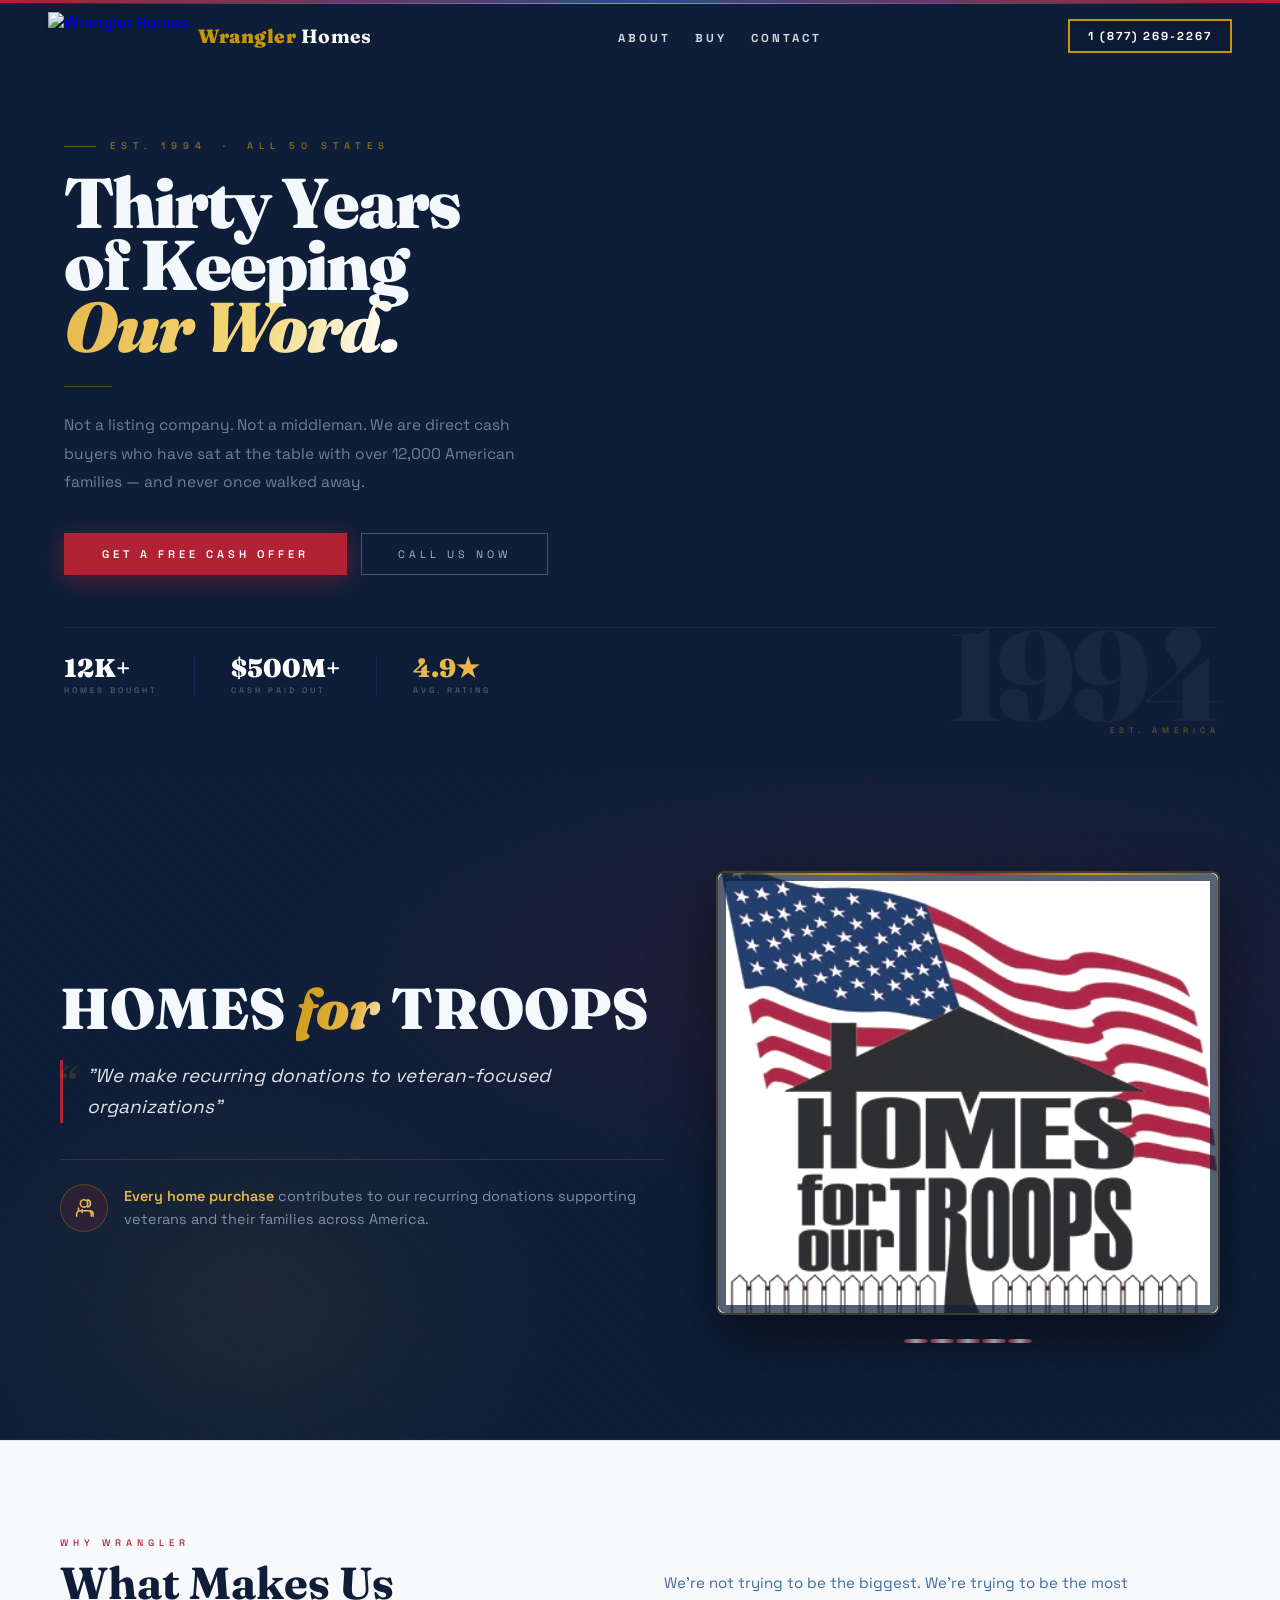
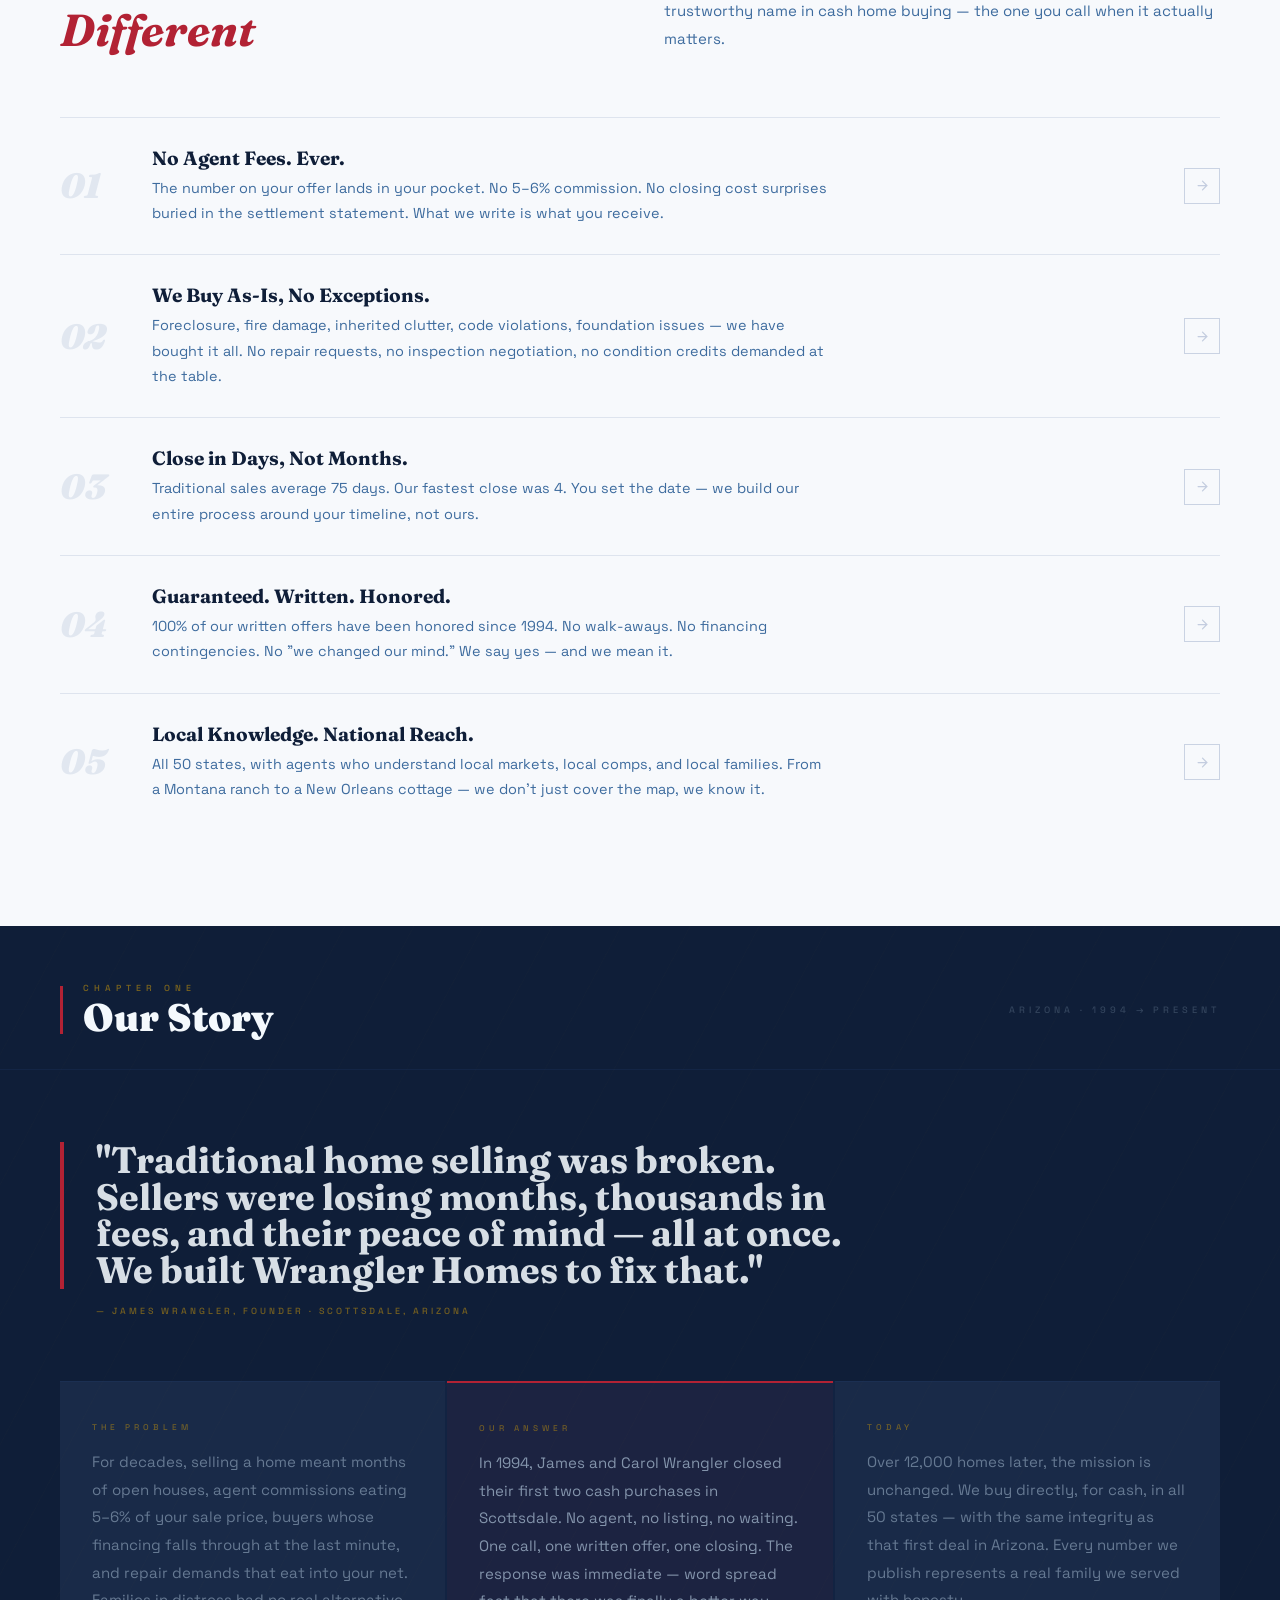
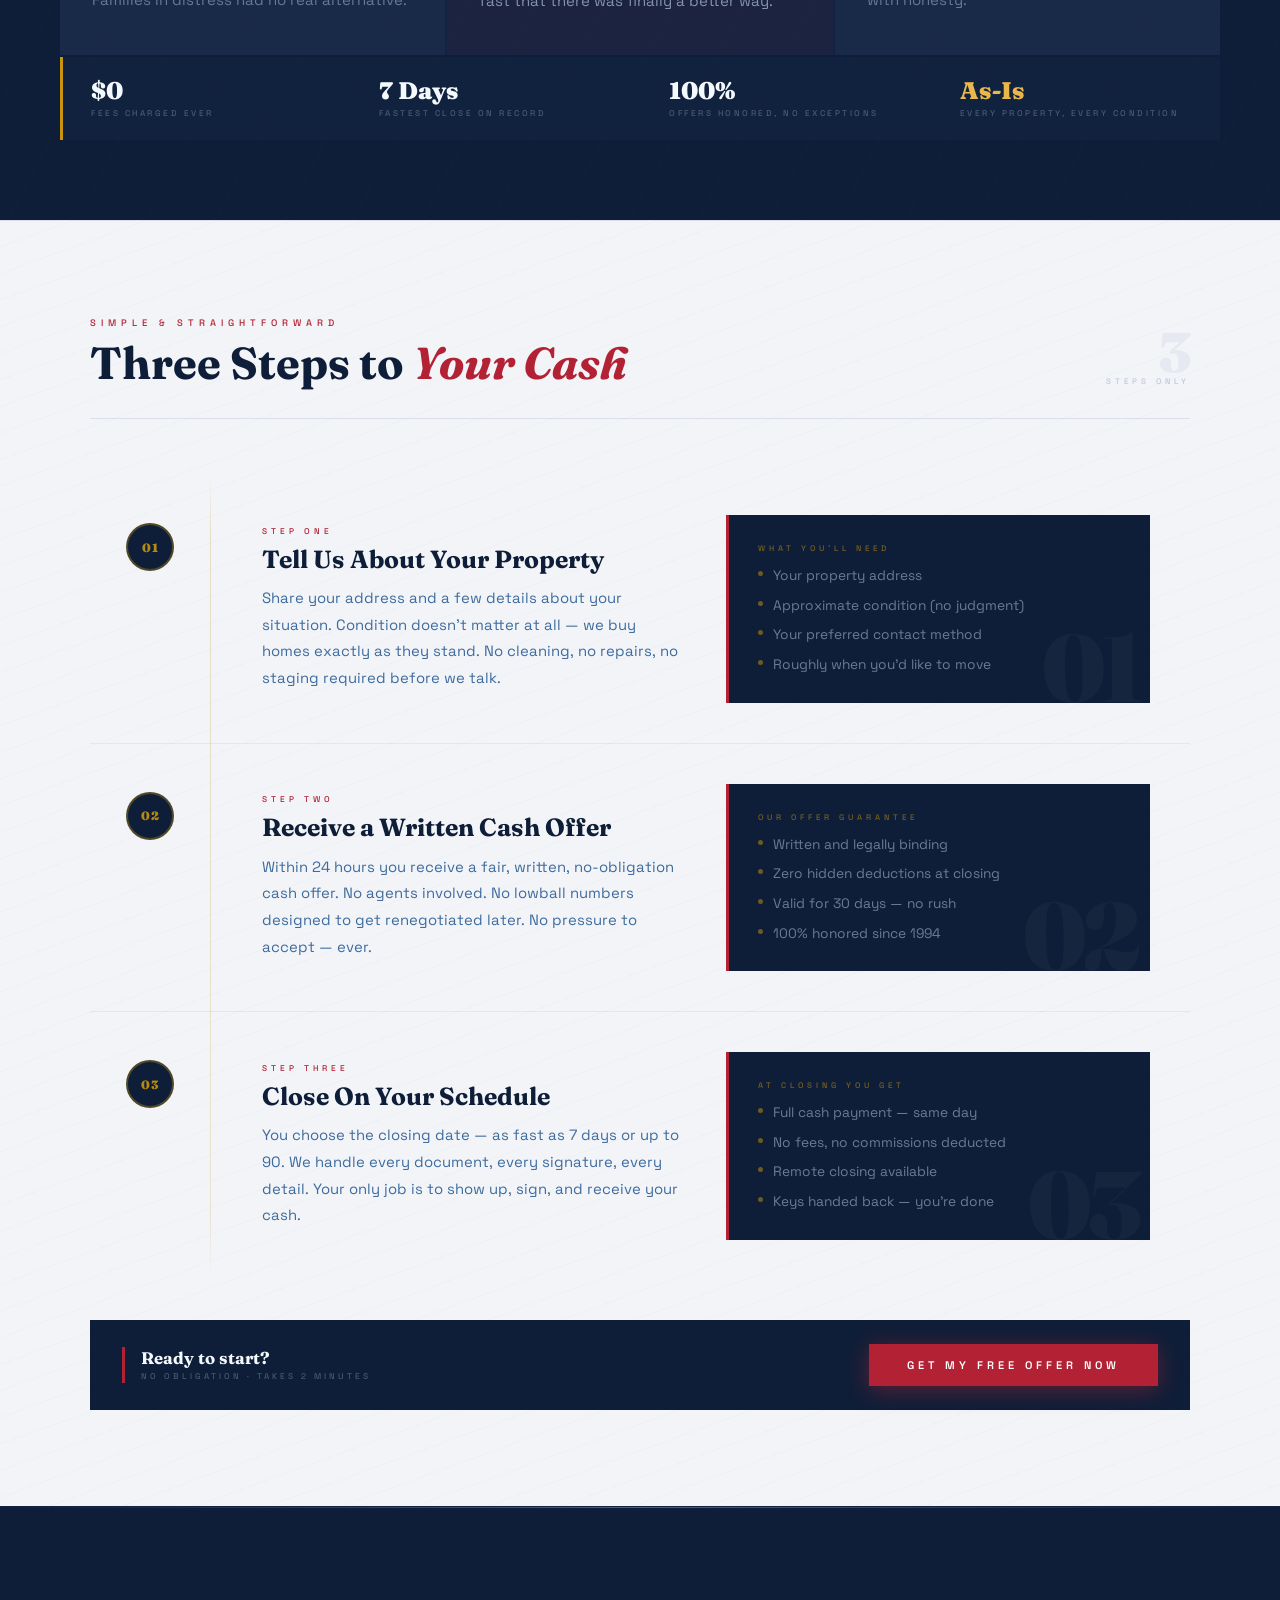
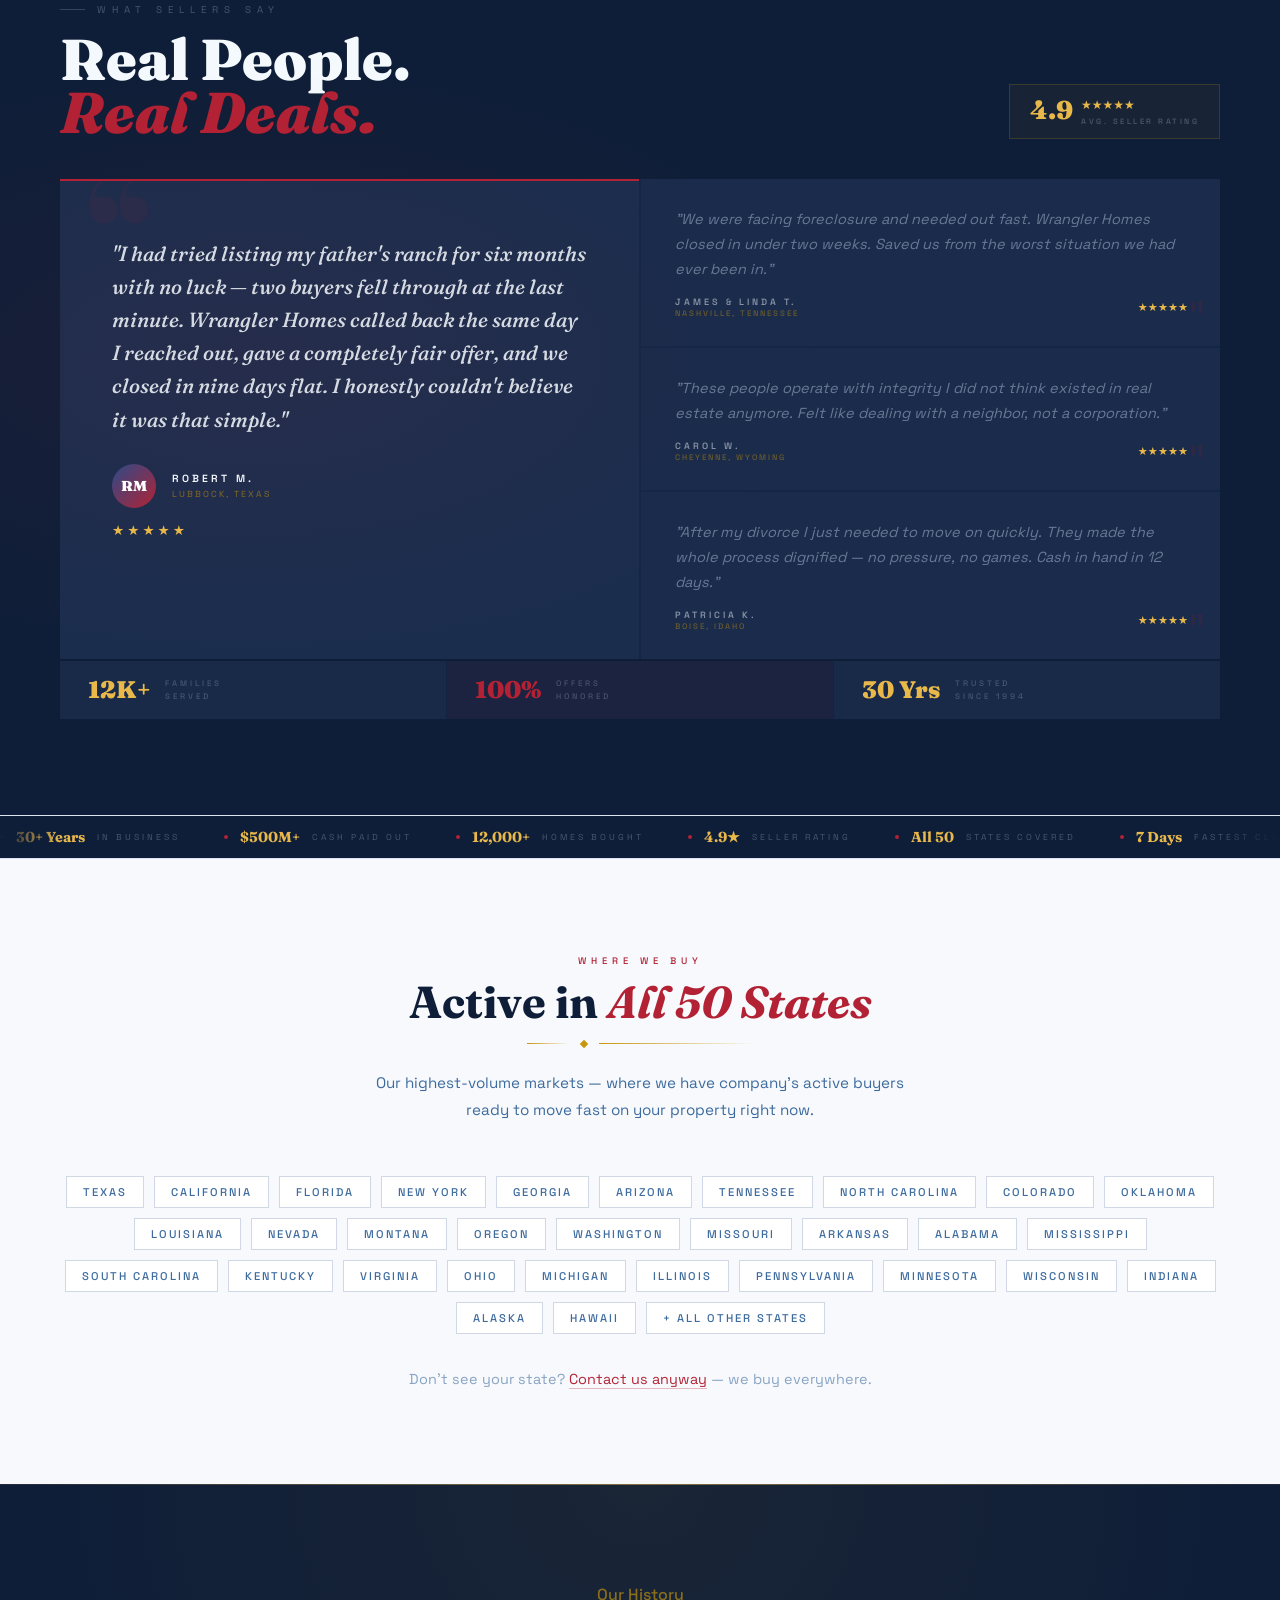
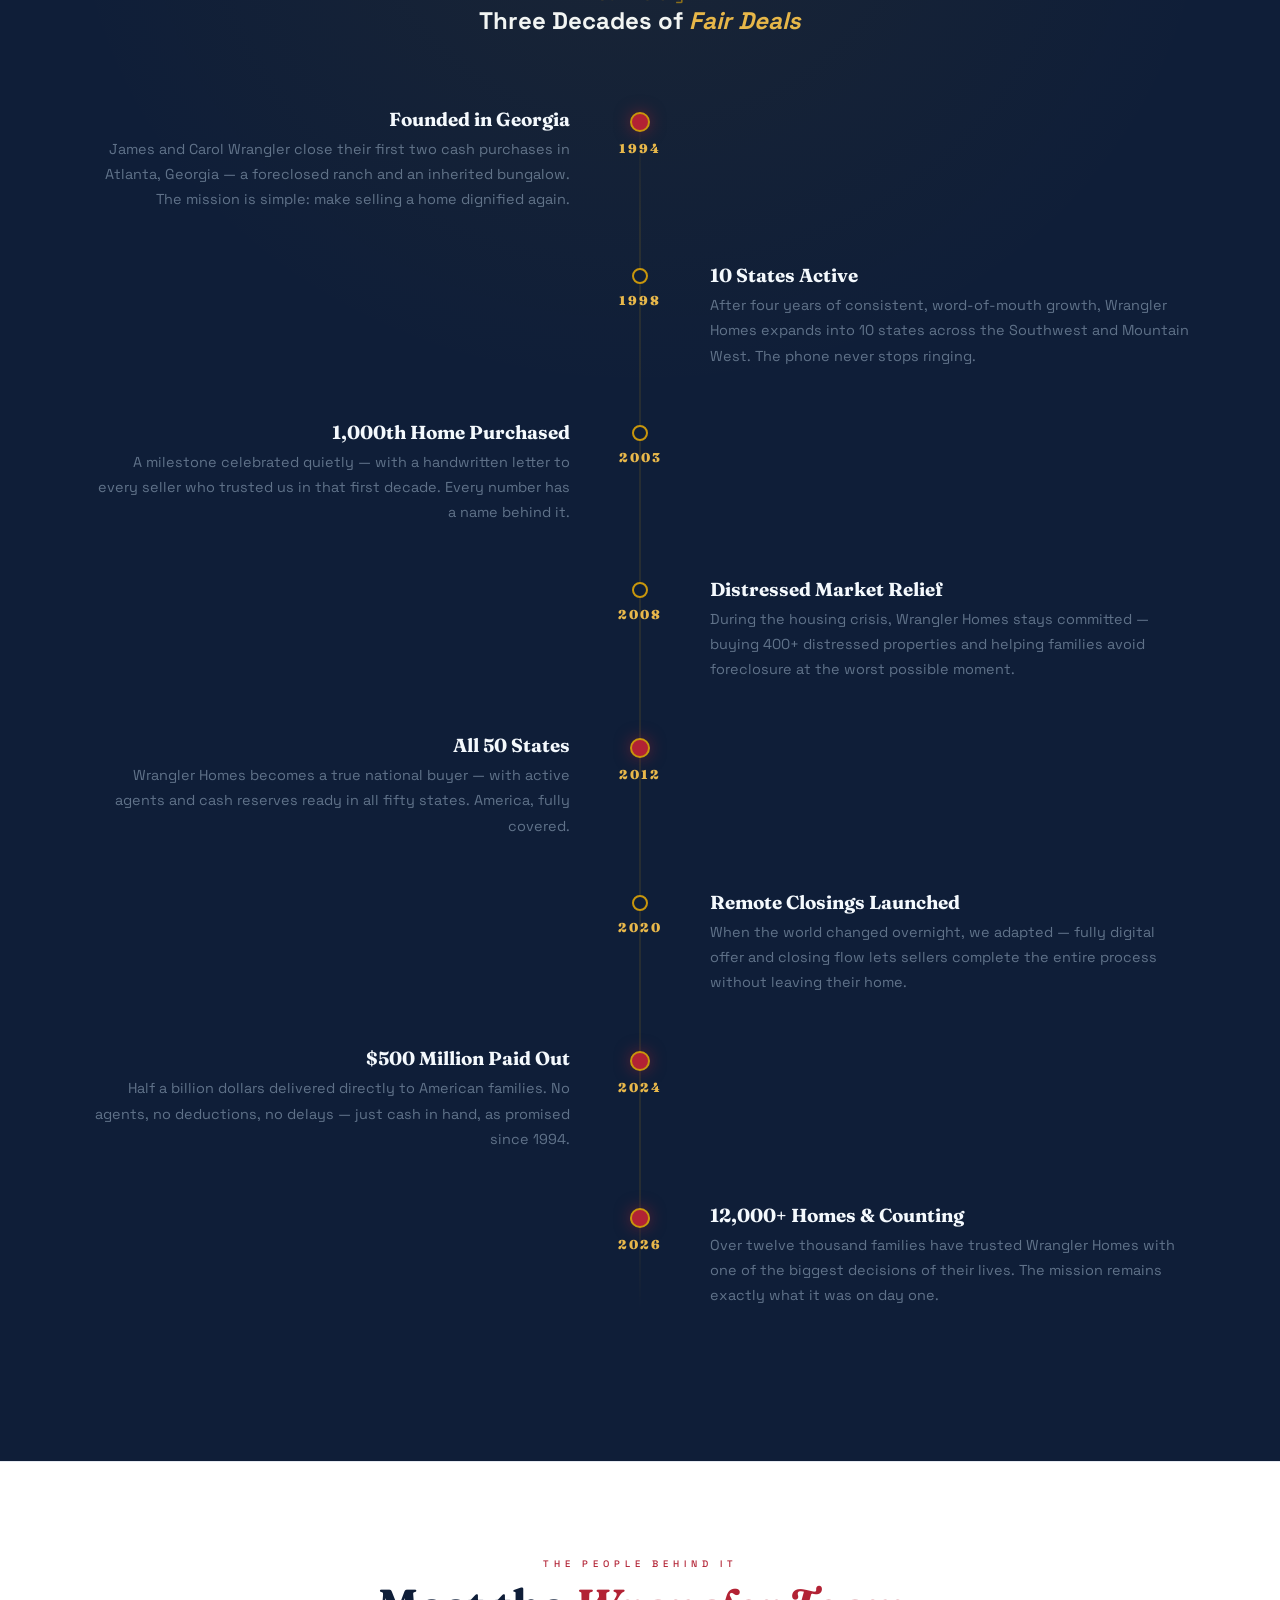
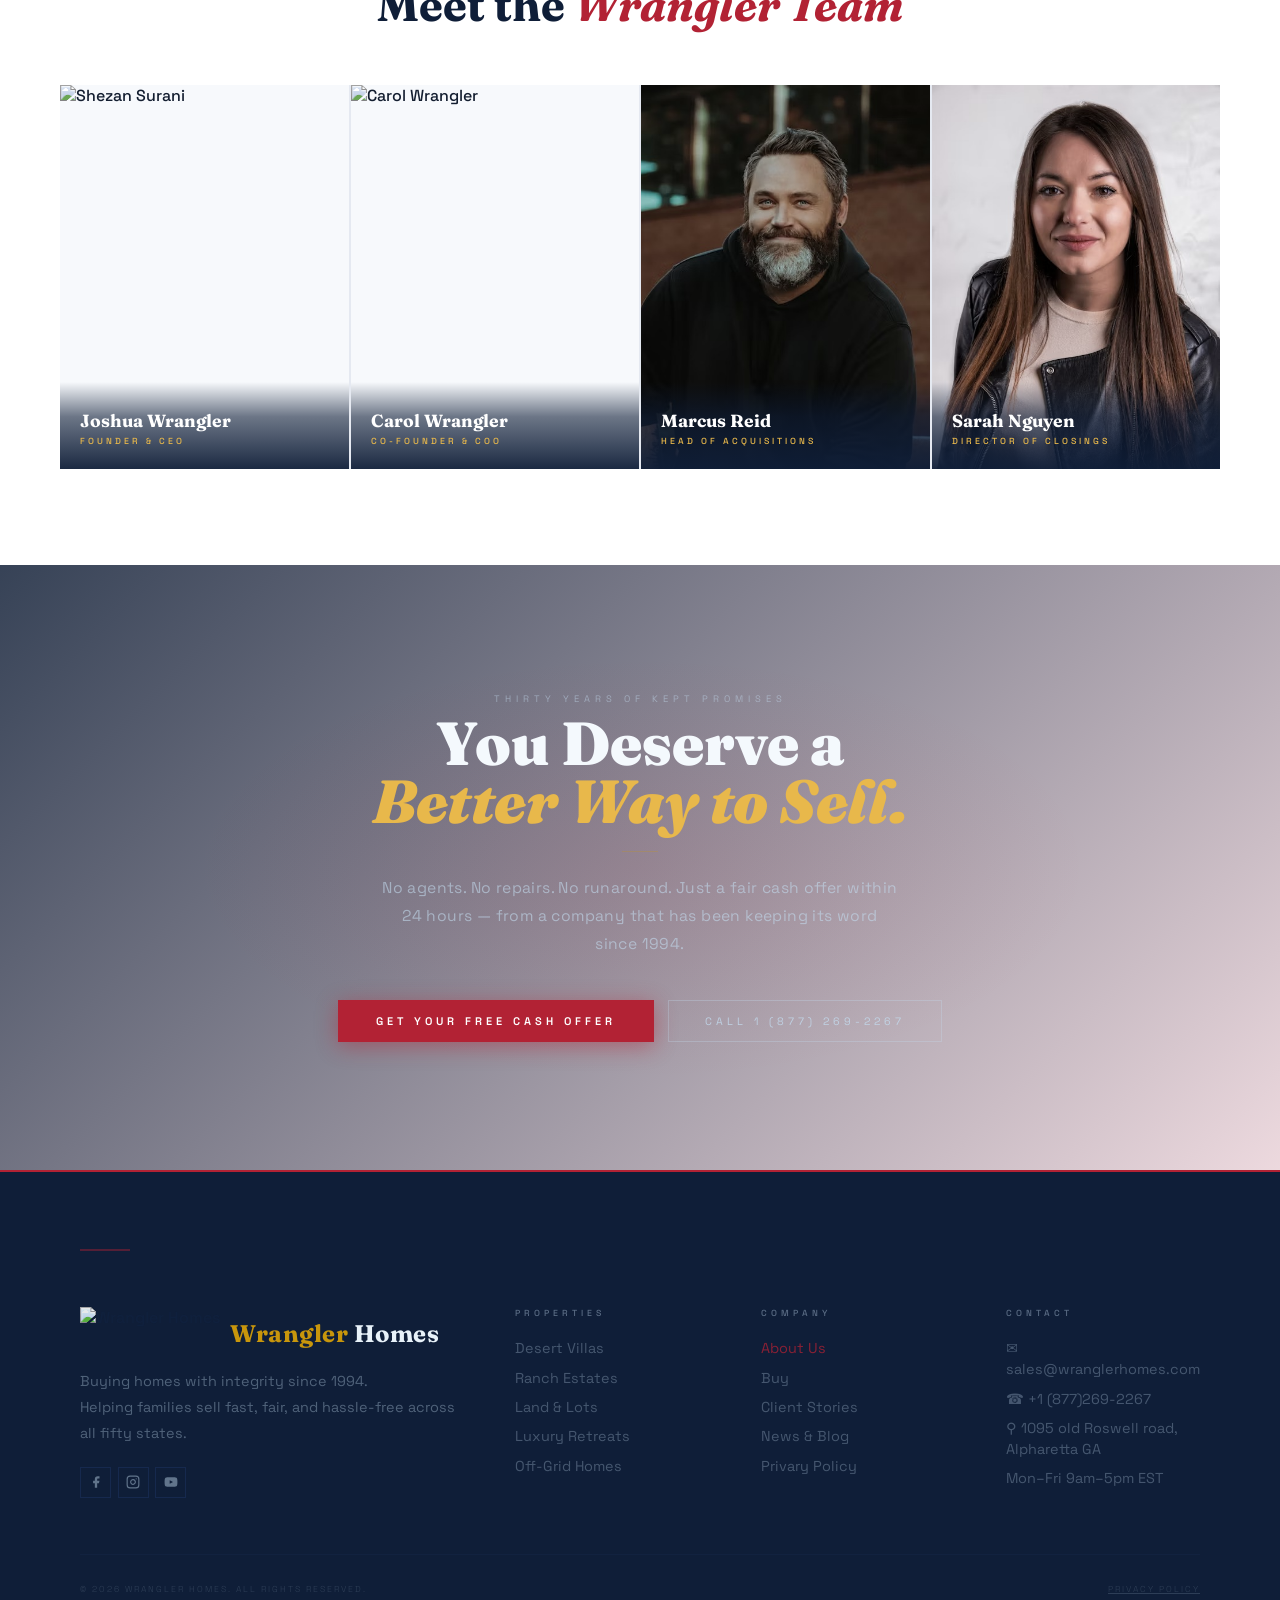
==== commit a596dc69: "updates" ====
--- a/about.html
+++ b/about.html
@@ -4,9 +4,44 @@
 <meta charset="UTF-8">
 <meta name="viewport" content="width=device-width, initial-scale=1.0">
 <title>About Wrangler Homes | Trusted Cash Home Buyers Since 1994</title>
-<meta name="robots" content="noindex, follow">
+<meta name="description" content="Learn about Wrangler Homes — trusted cash home buyers since 1994. We have purchased 12,000+ homes across all 50 states with zero fees and no repairs required.">
+<meta name="keywords" content="about Wrangler Homes, trusted home buyers USA, cash home buyers since 1994, sell house fast no fees">
+<meta name="robots" content="index, follow">
 <link rel="canonical" href="https://wranglerhomes.com/about.html">
 <link rel="icon" href="https://wranglerhomes.com/assets/logown.png" type="image/png">
+<link href="https://fonts.googleapis.com/css2?family=Fraunces:opsz,wght@9..144,500;9..144,700;9..144,900&family=Space+Grotesk:wght@400;500;600;700&display=swap" rel="stylesheet">
+<meta property="og:title" content="About Wrangler Homes | Trusted Cash Home Buyers Since 1994">
+<meta property="og:description" content="12,000+ homes bought across all 50 states. No repairs, no fees, close in 7 days. Discover why American families trust Wrangler Homes.">
+<meta property="og:type" content="website">
+<meta property="og:url" content="https://wranglerhomes.com/about.html">
+<meta property="og:image" content="https://wranglerhomes.com/assets/logo.png">
+<meta name="twitter:card" content="summary_large_image">
+<meta name="twitter:title" content="About Wrangler Homes | Trusted Cash Home Buyers Since 1994">
+<meta name="twitter:description" content="12,000+ homes bought. No repairs, no fees. Trusted since 1994 across all 50 states.">
+<meta name="twitter:image" content="https://wranglerhomes.com/assets/logo.png">
+<script type="application/ld+json">
+{
+  "@context": "https://schema.org",
+  "@type": "RealEstateAgency",
+  "name": "Wrangler Homes",
+  "url": "https://wranglerhomes.com",
+  "logo": "https://wranglerhomes.com/assets/logown.png",
+  "description": "Wrangler Homes has been buying houses for cash across all 50 states since 1994. Over 12,000 homes purchased with zero fees, no repairs required, and guaranteed written offers.",
+  "foundingDate": "1994",
+  "telephone": "+18772692267",
+  "address": {
+    "@type": "PostalAddress",
+    "streetAddress": "1095 Old Roswell Road",
+    "addressLocality": "Alpharetta",
+    "addressRegion": "GA",
+    "addressCountry": "US"
+  },
+  "areaServed": {
+    "@type": "Country",
+    "name": "United States"
+  }
+}
+</script>
 
 
 <script src="https://cdn.tailwindcss.com"></script>
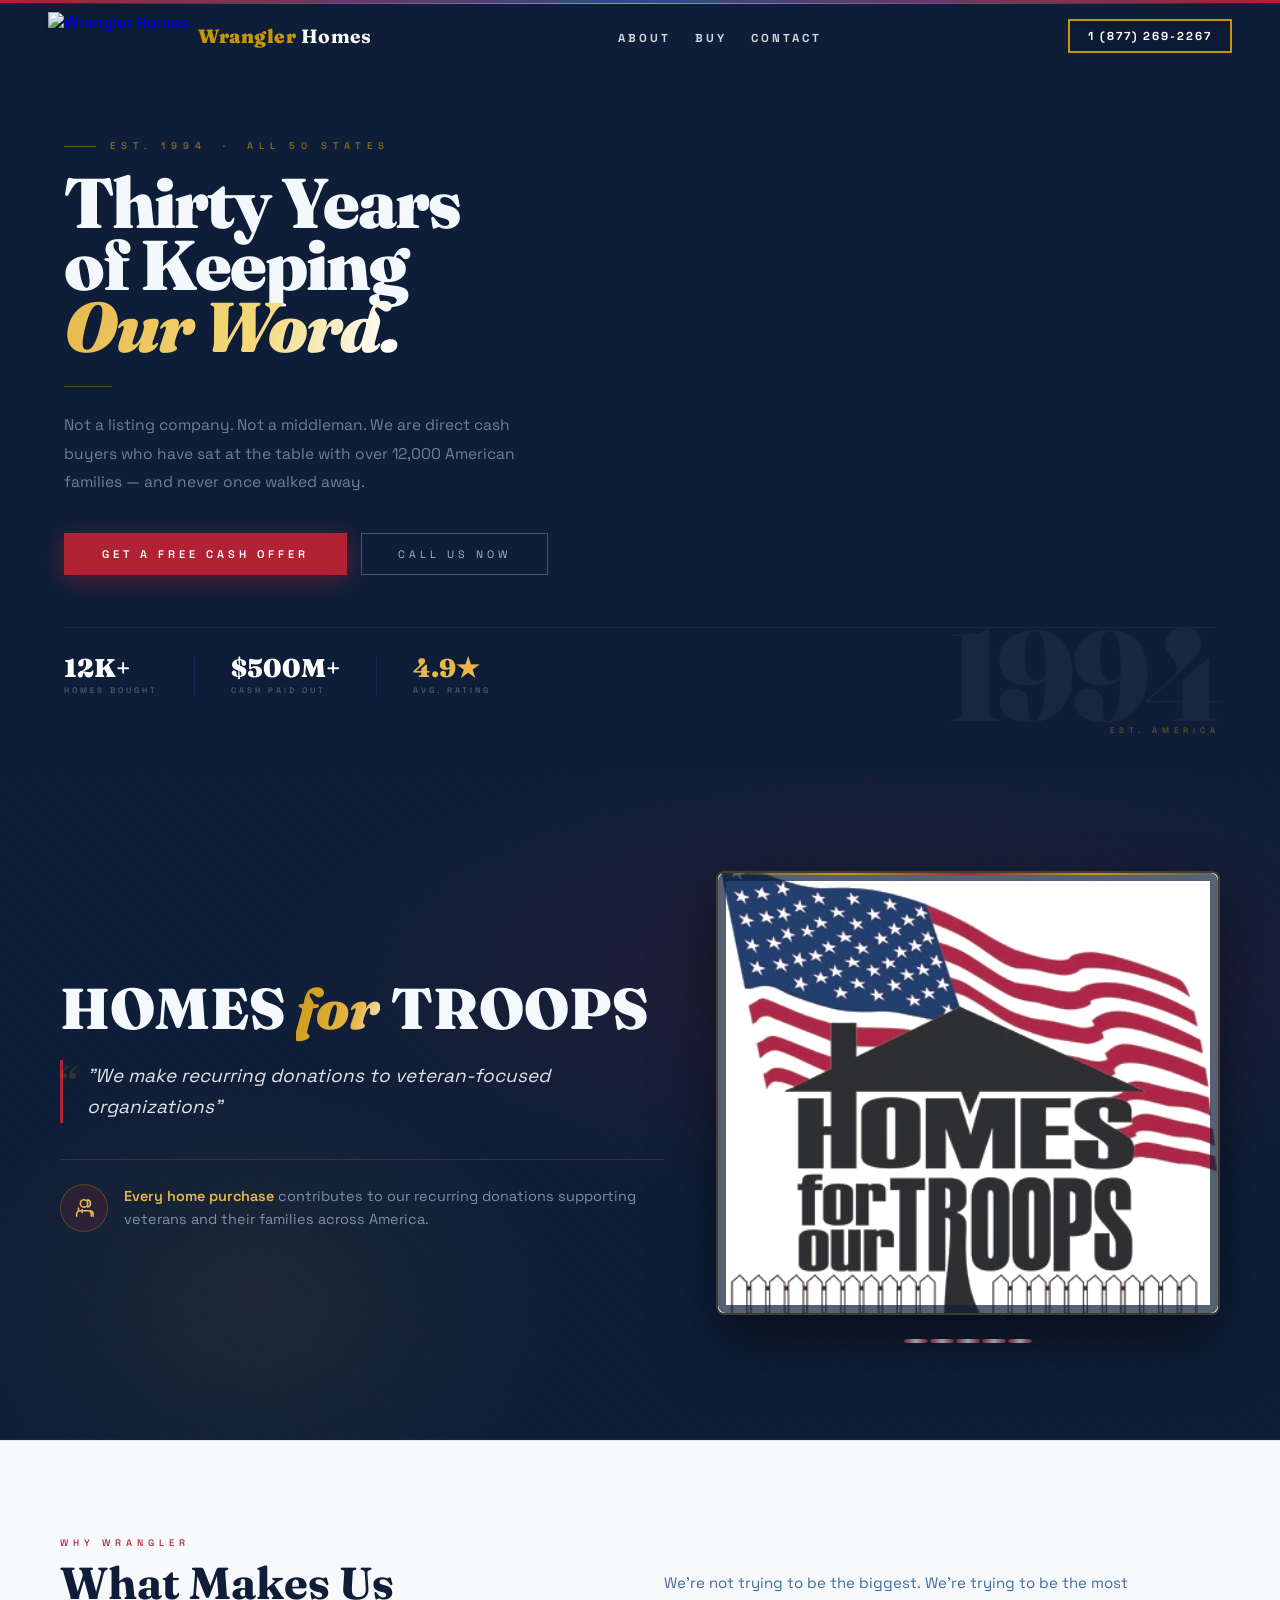
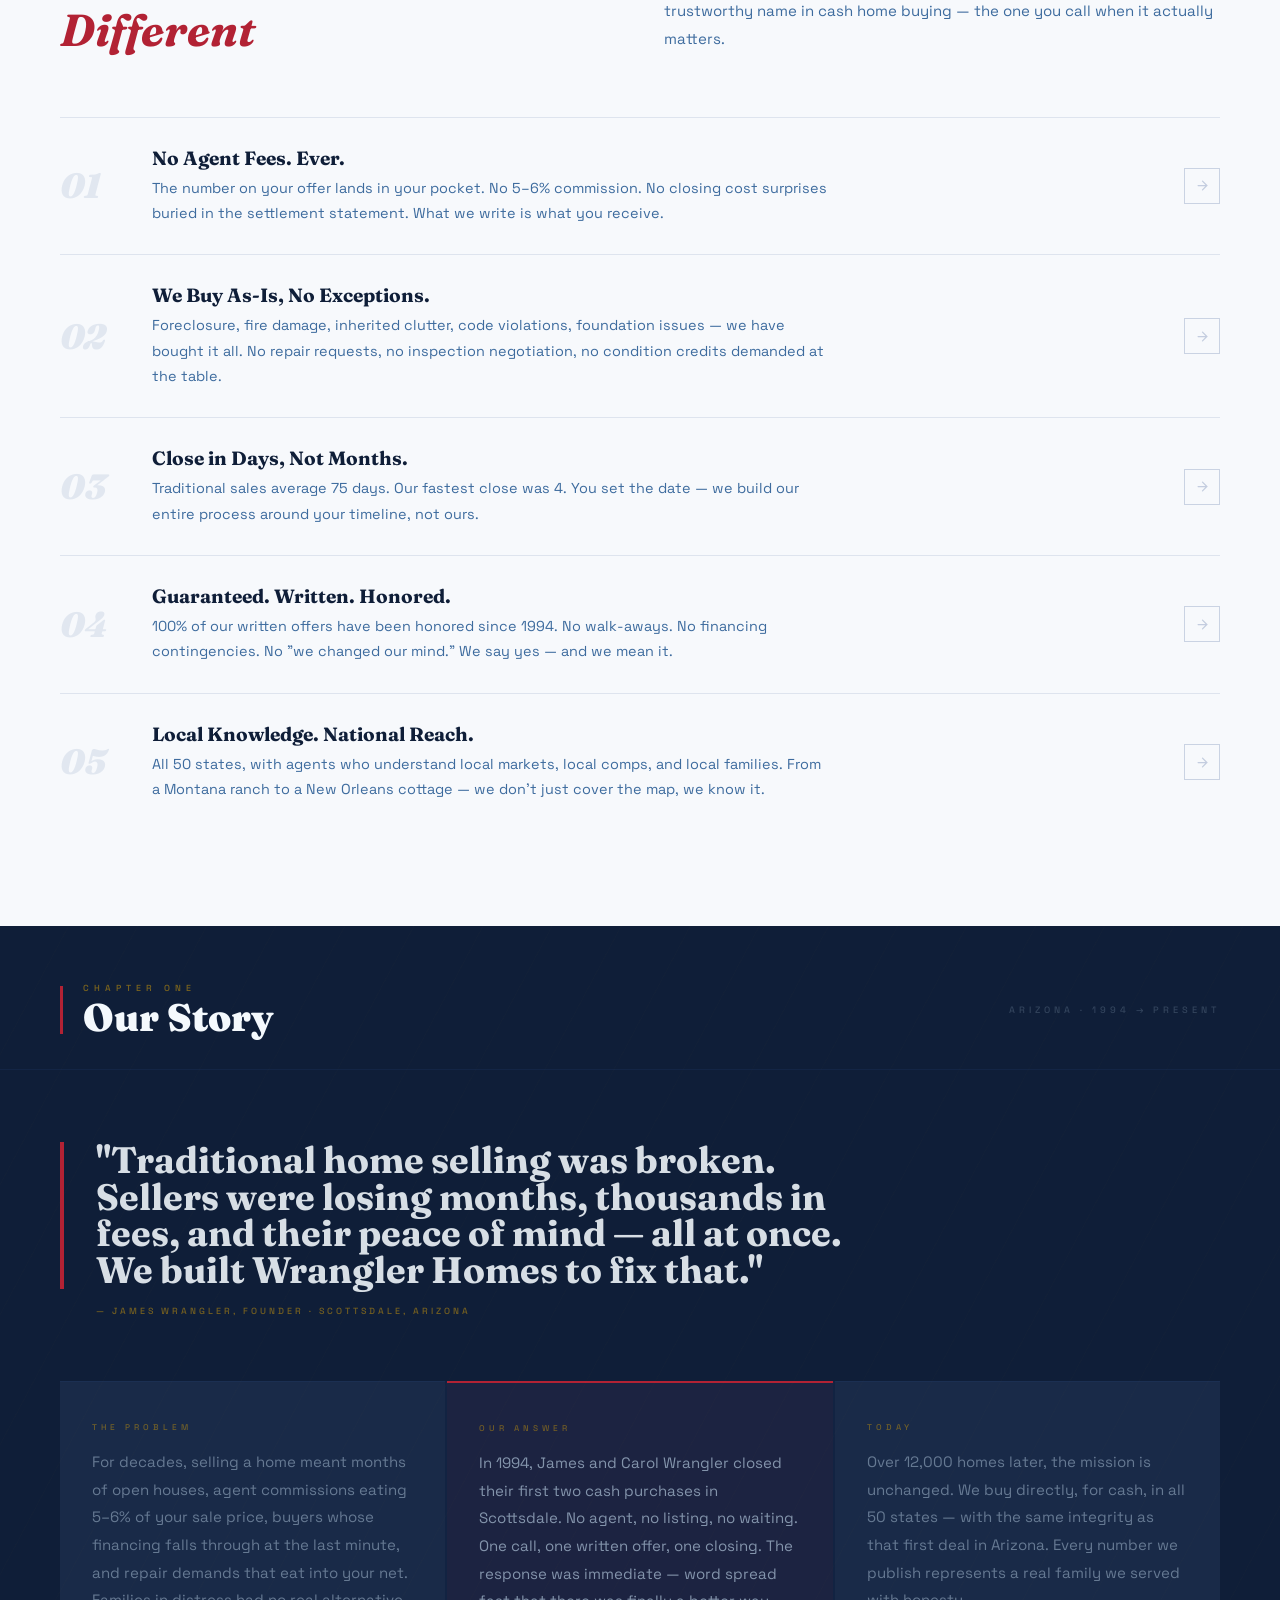
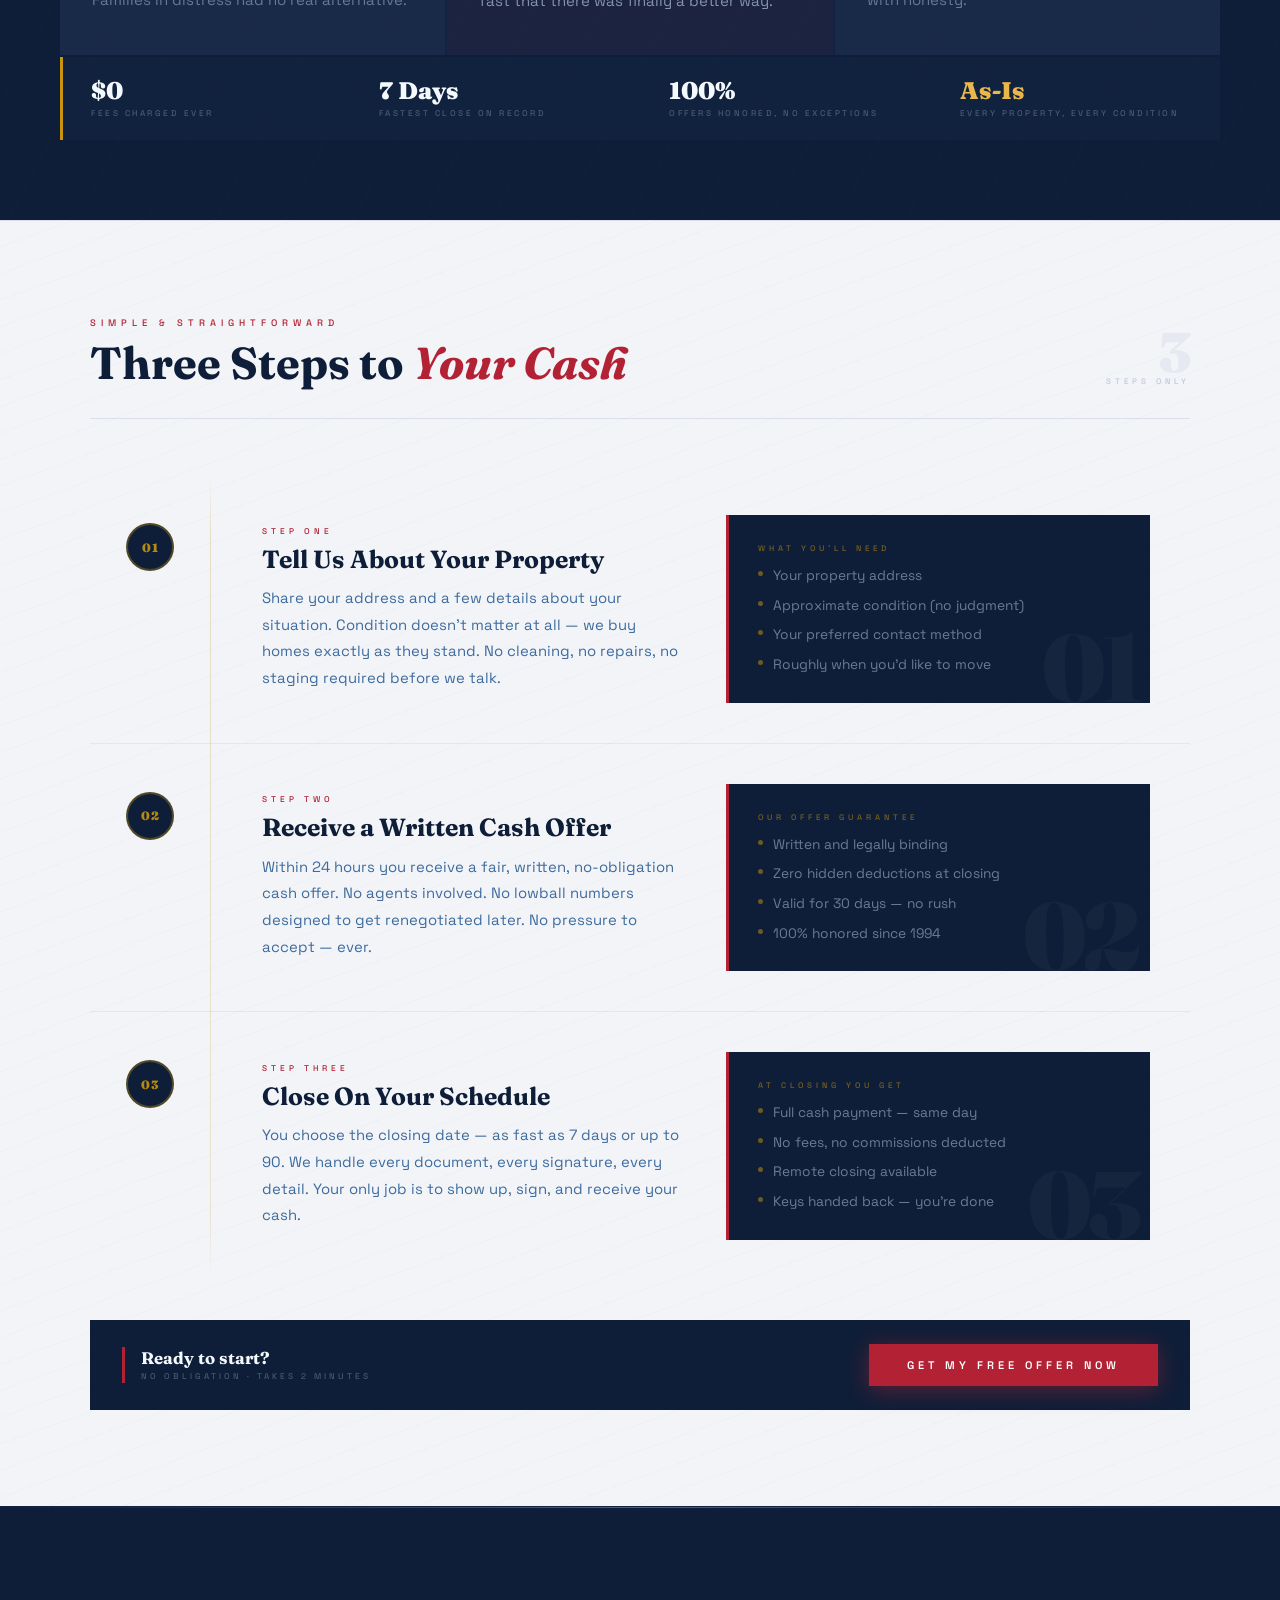
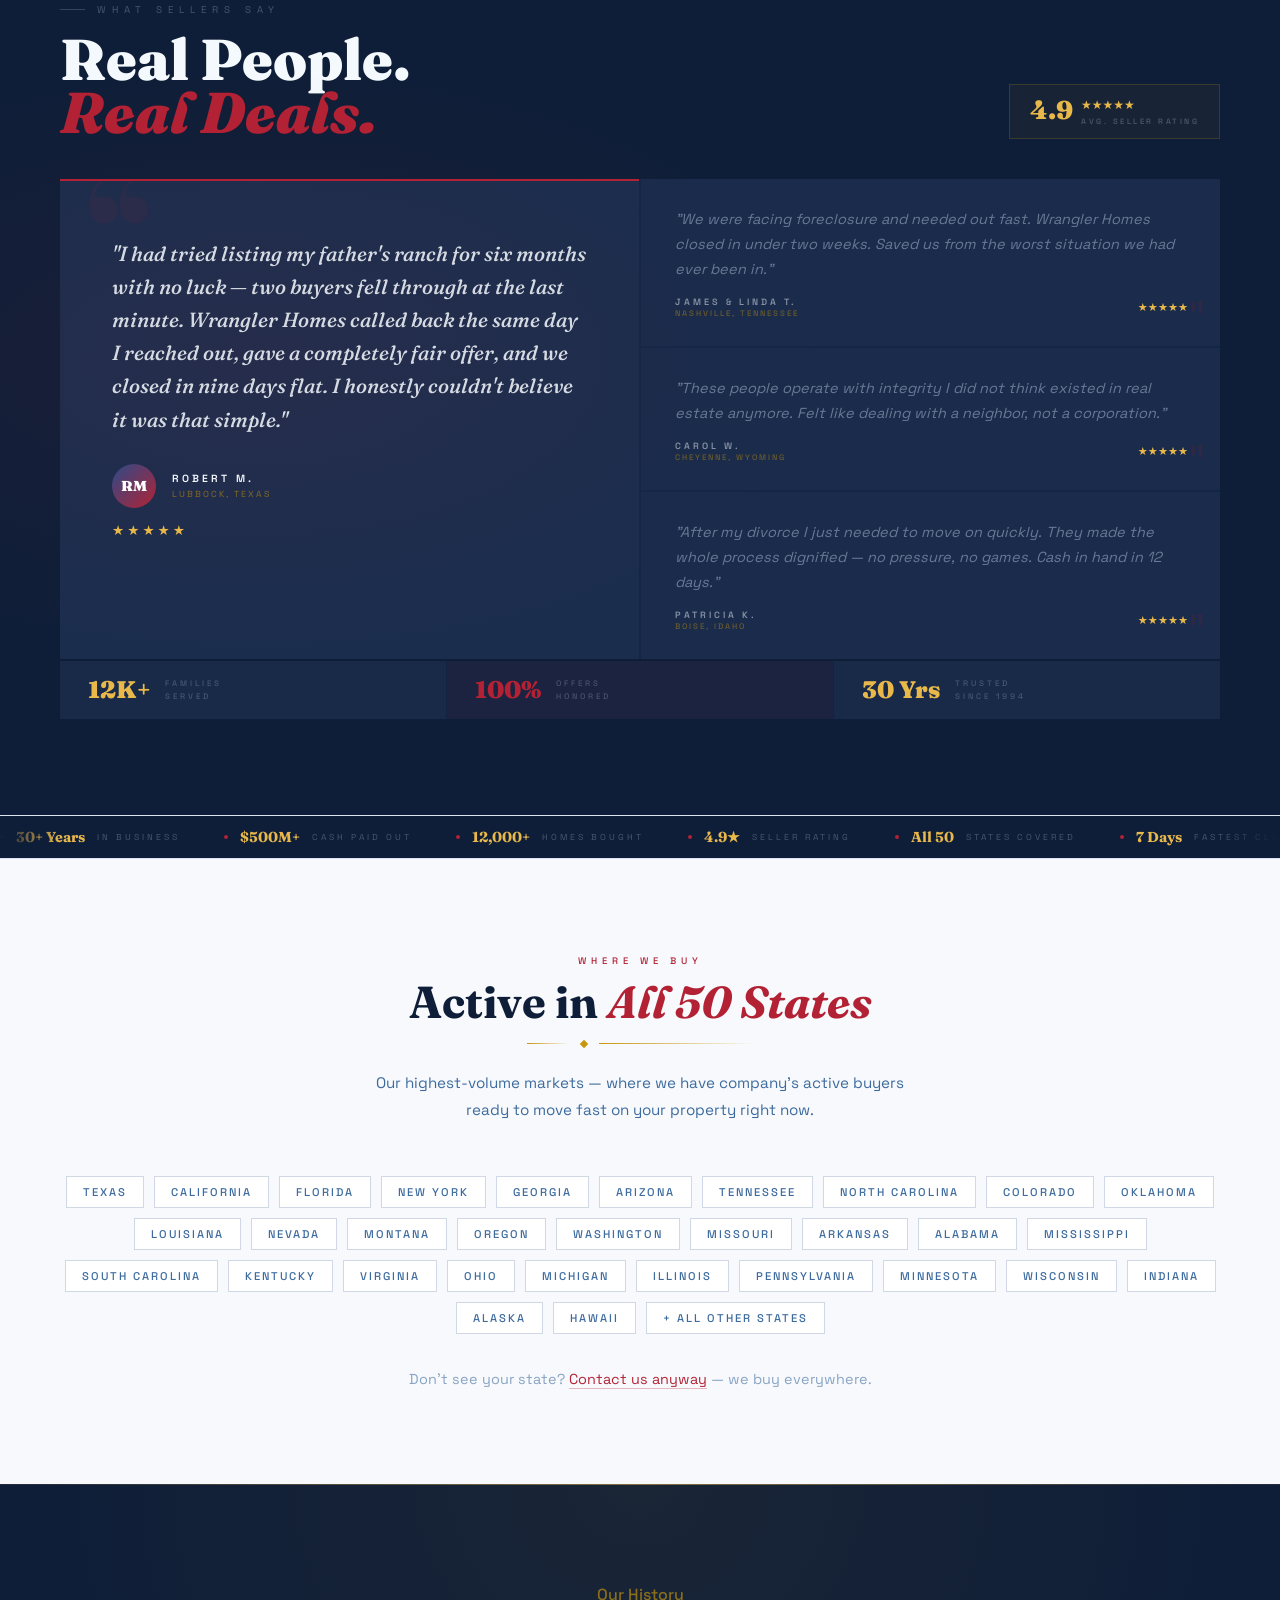
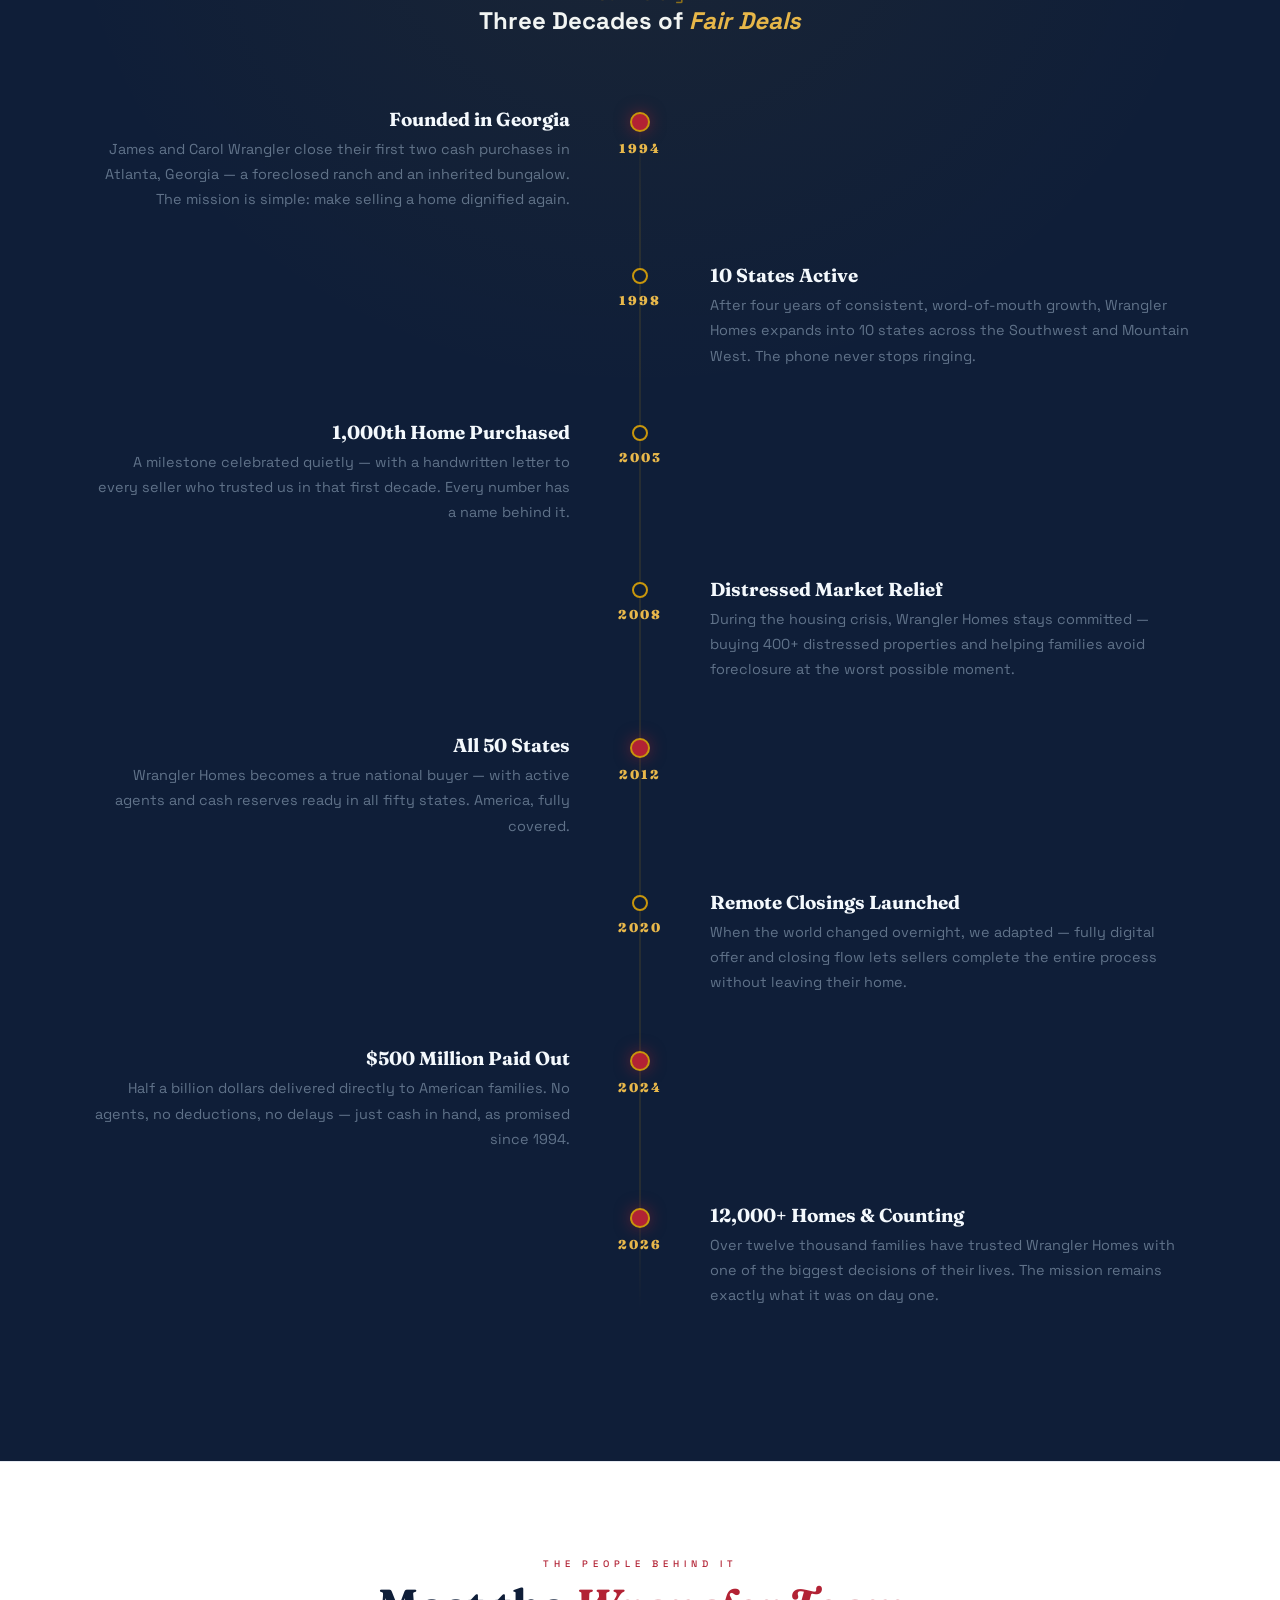
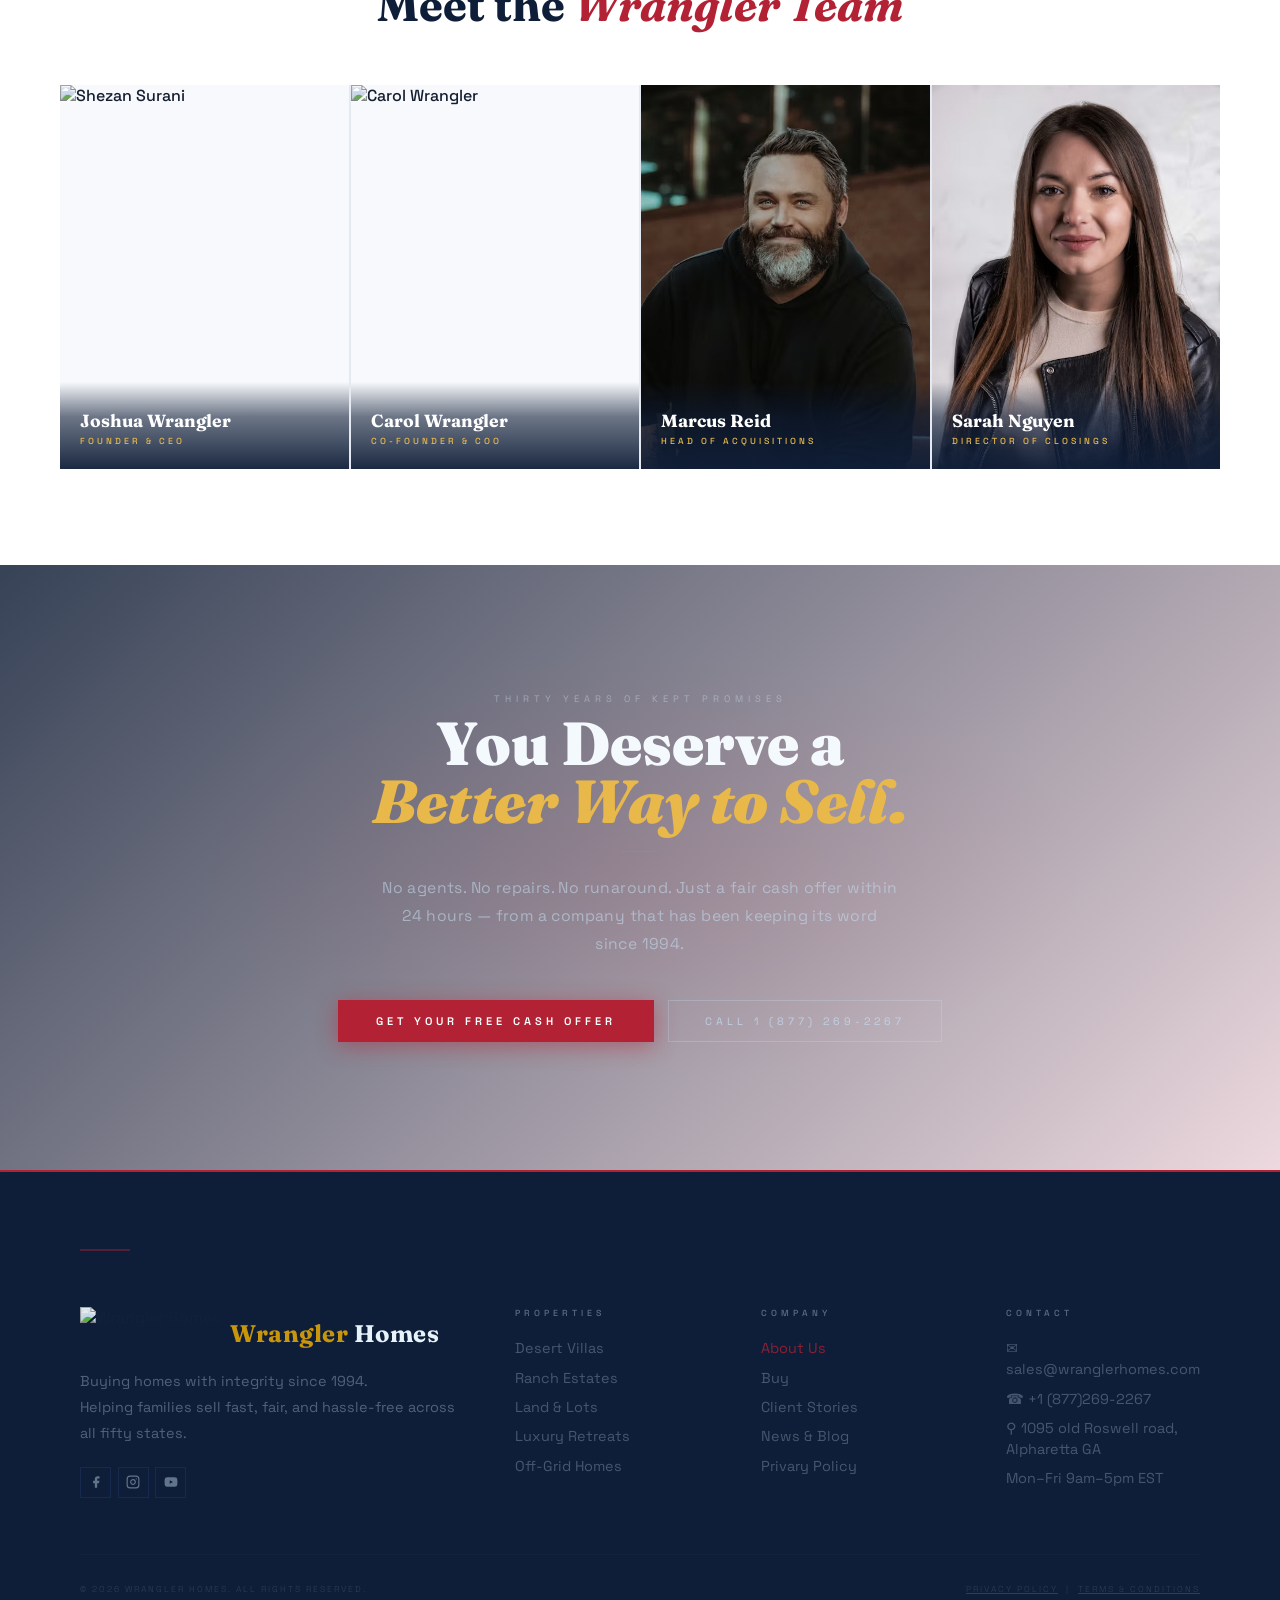
==== commit 33a9a3a8: "terms condition page added" ====
--- a/about.html
+++ b/about.html
@@ -1154,7 +1154,7 @@
   </div>
   <div class="footer-bottom">
     <p class="f-copy">© 2026 Wrangler Homes. All rights reserved.</p>
-    <p class="f-copy"><a href="privacy-policy.html">Privacy Policy</a></p>
+    <p class="f-copy"><a href="privacy-policy.html">Privacy Policy</a> &nbsp;|&nbsp; <a href="/terms-condition.html">Terms &amp; Conditions</a></p>
   </div>
 </footer>
 
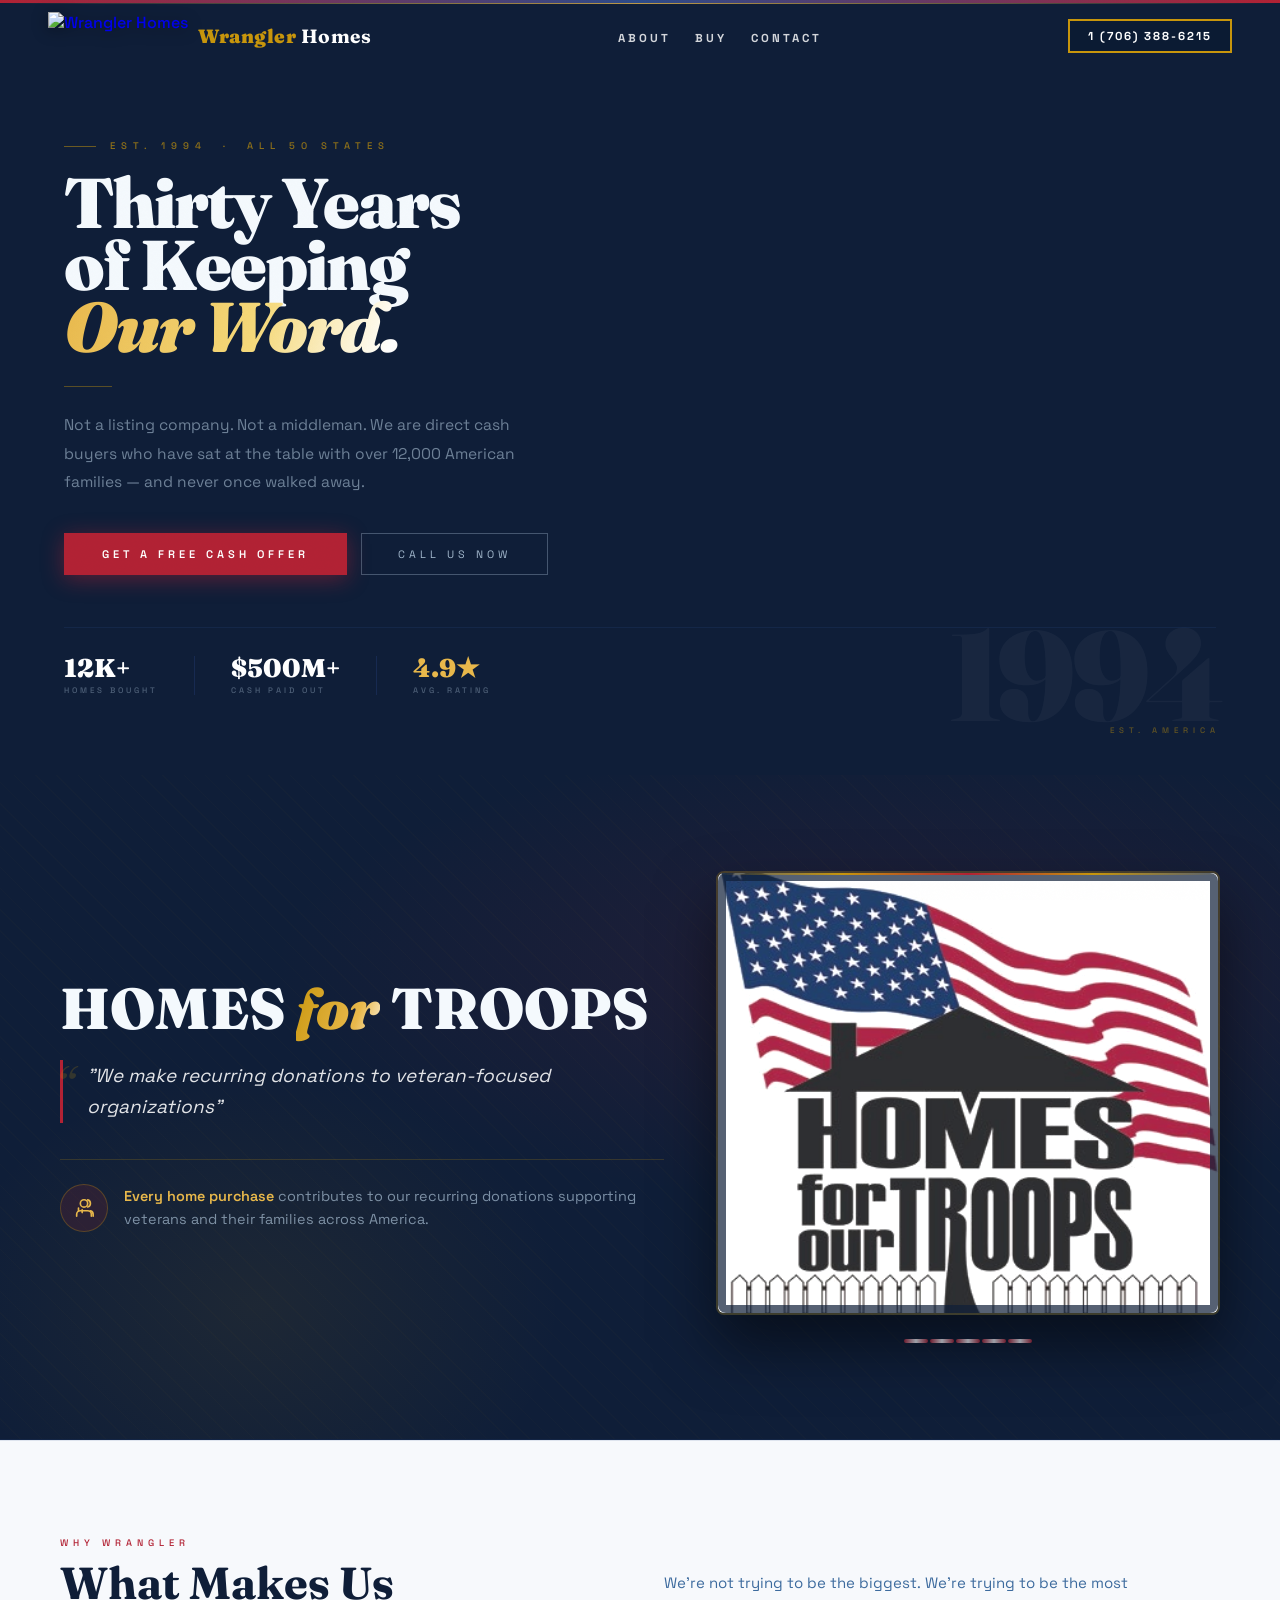
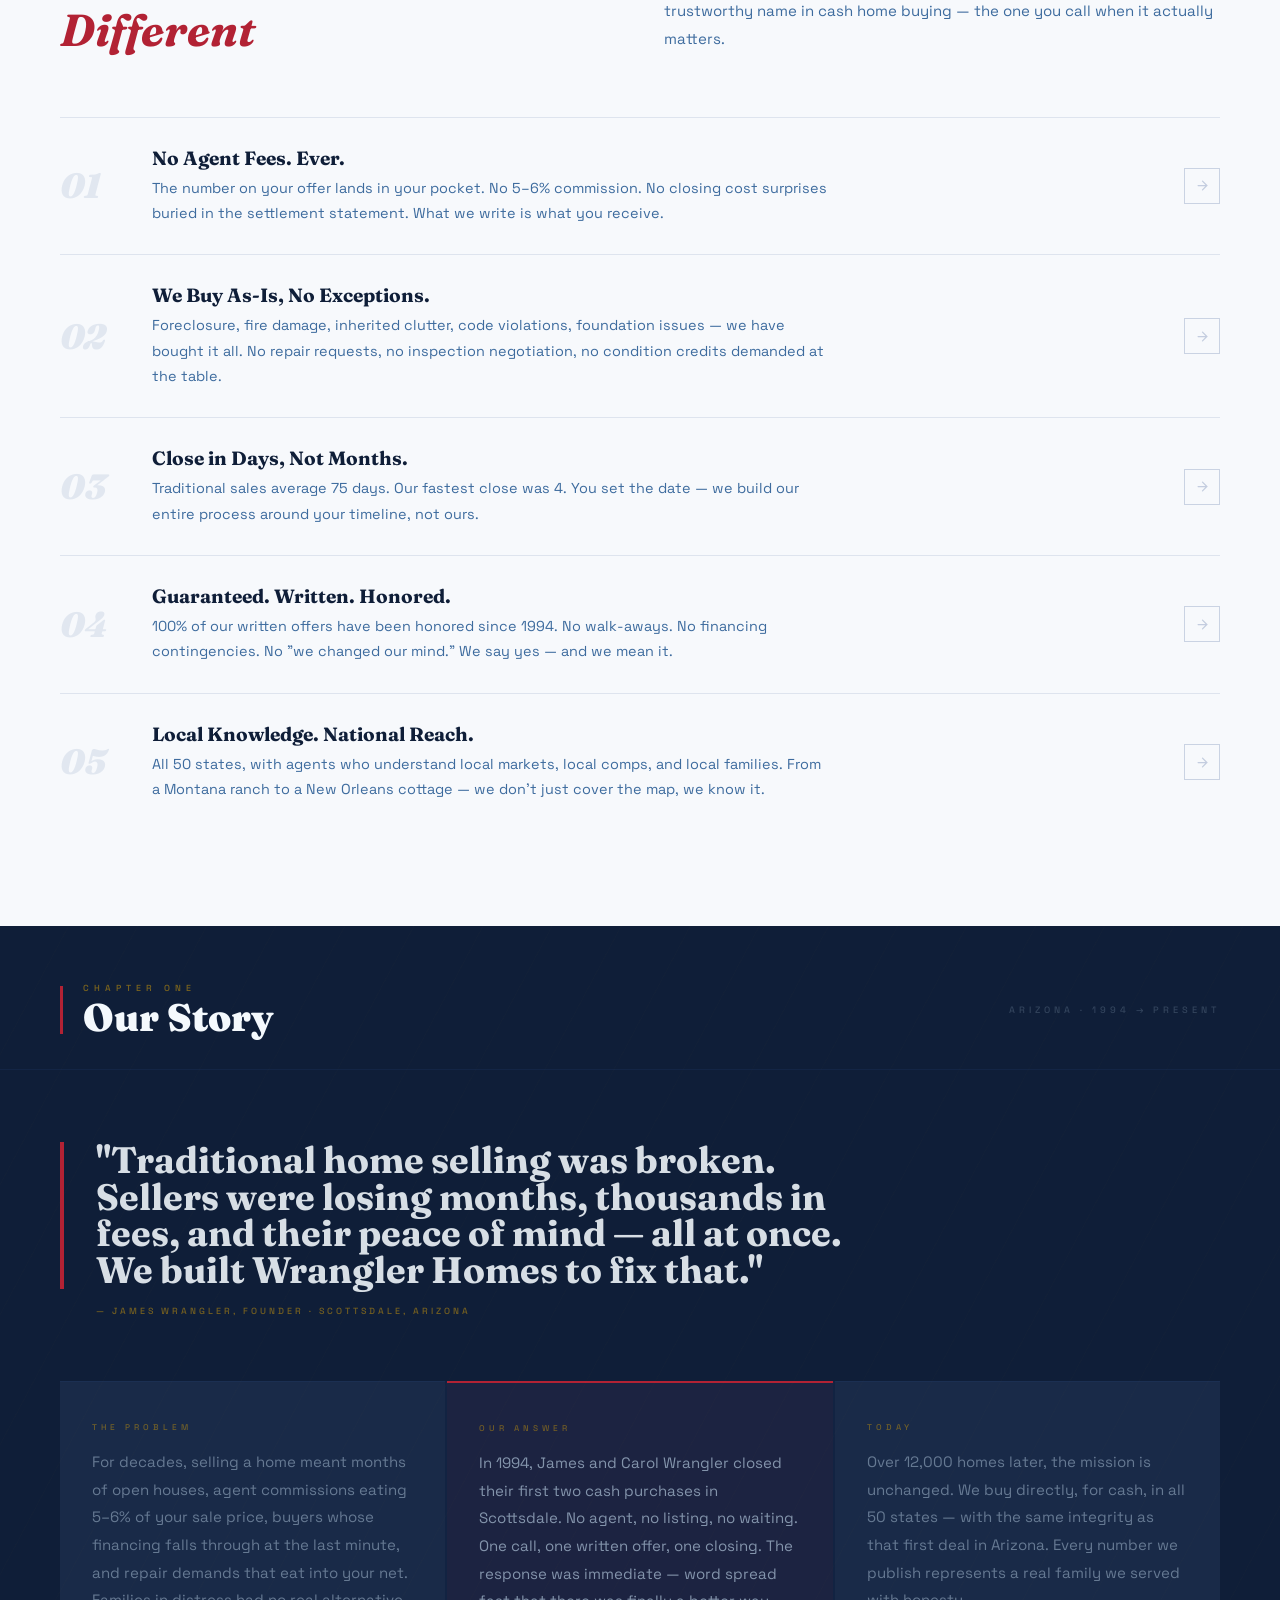
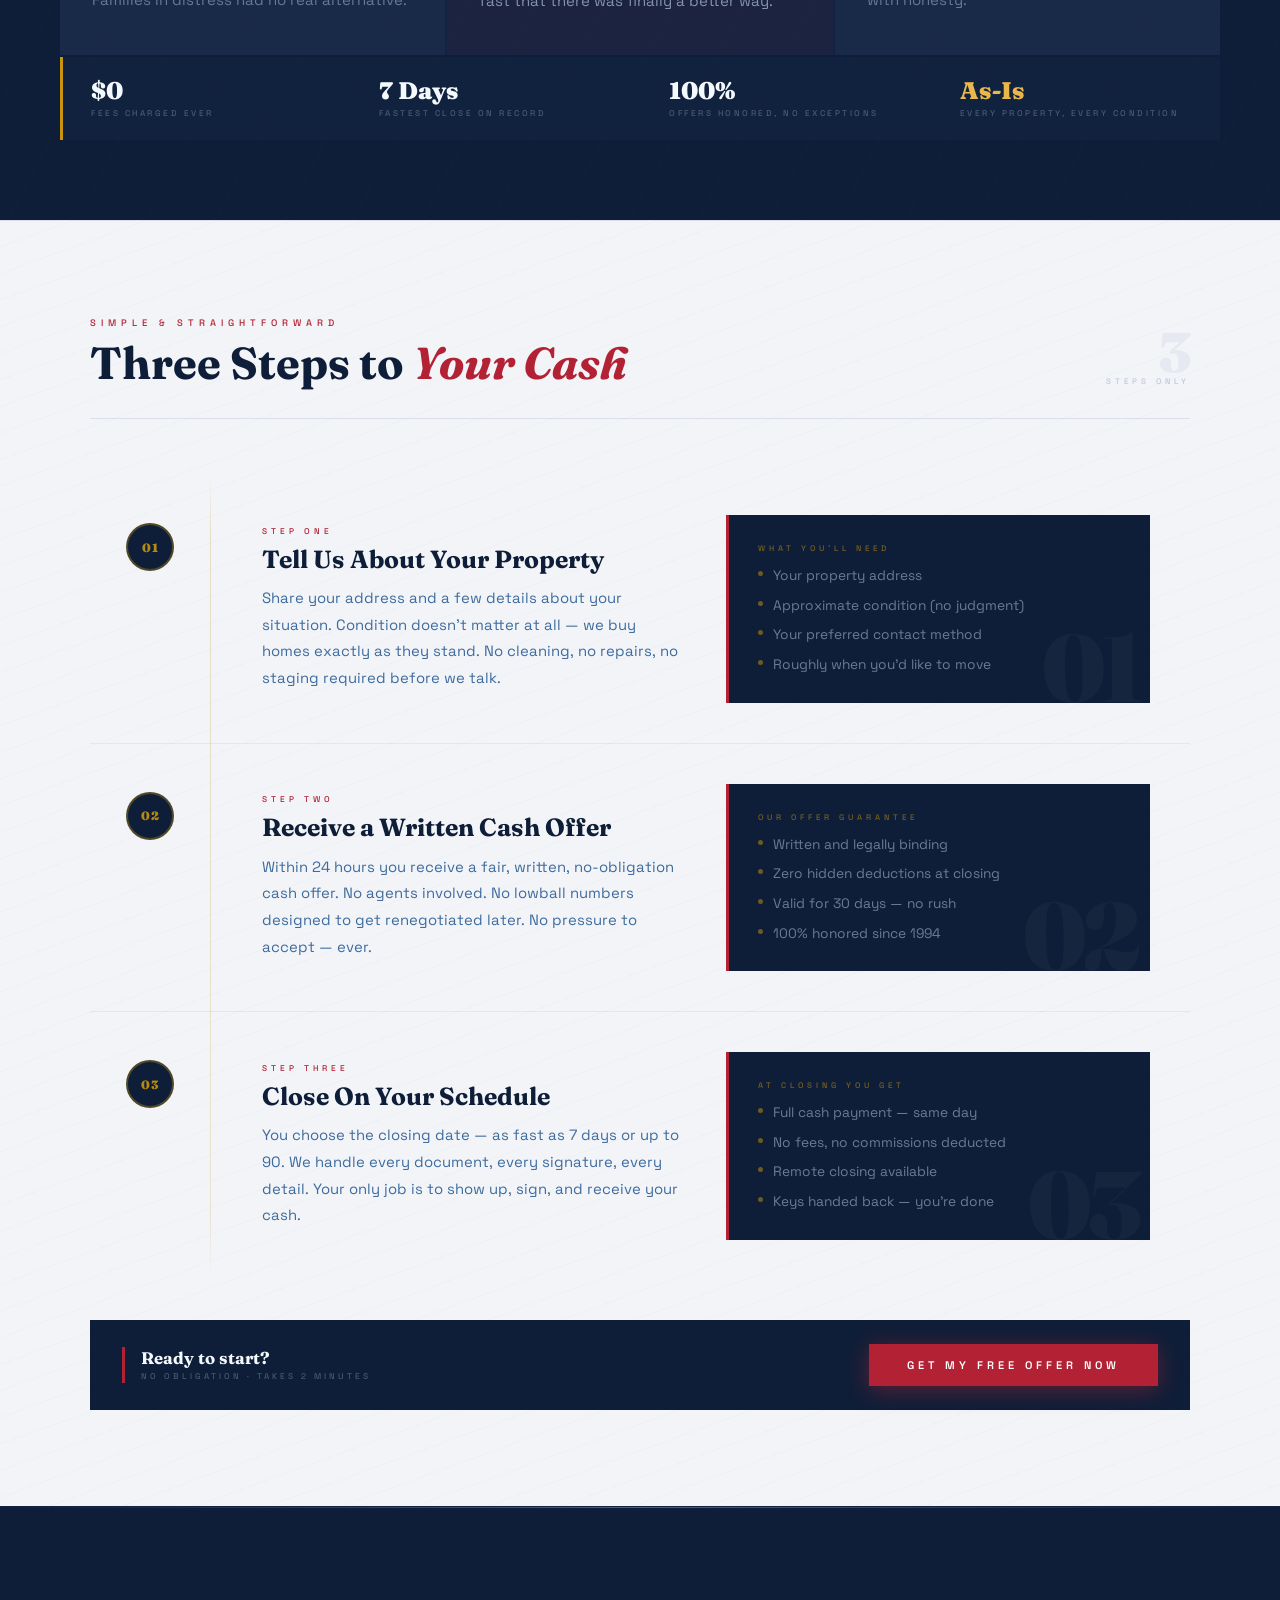
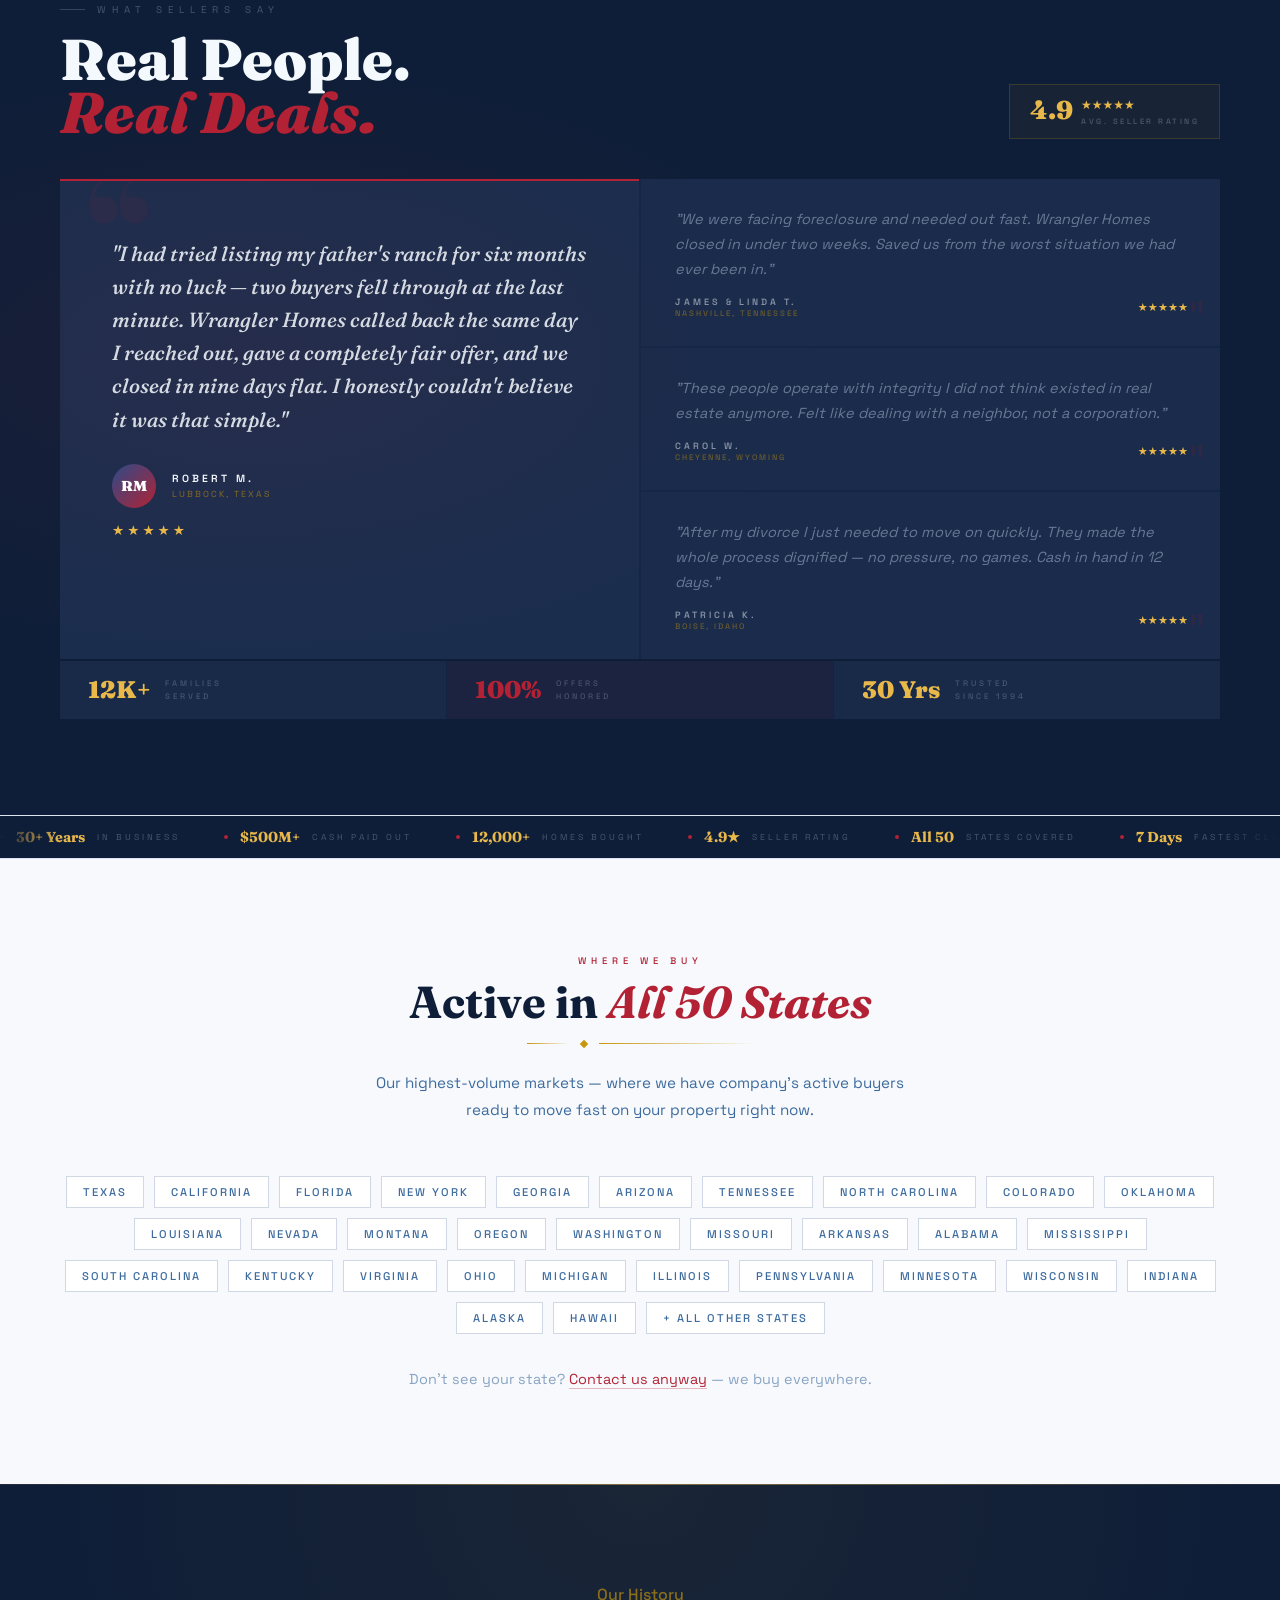
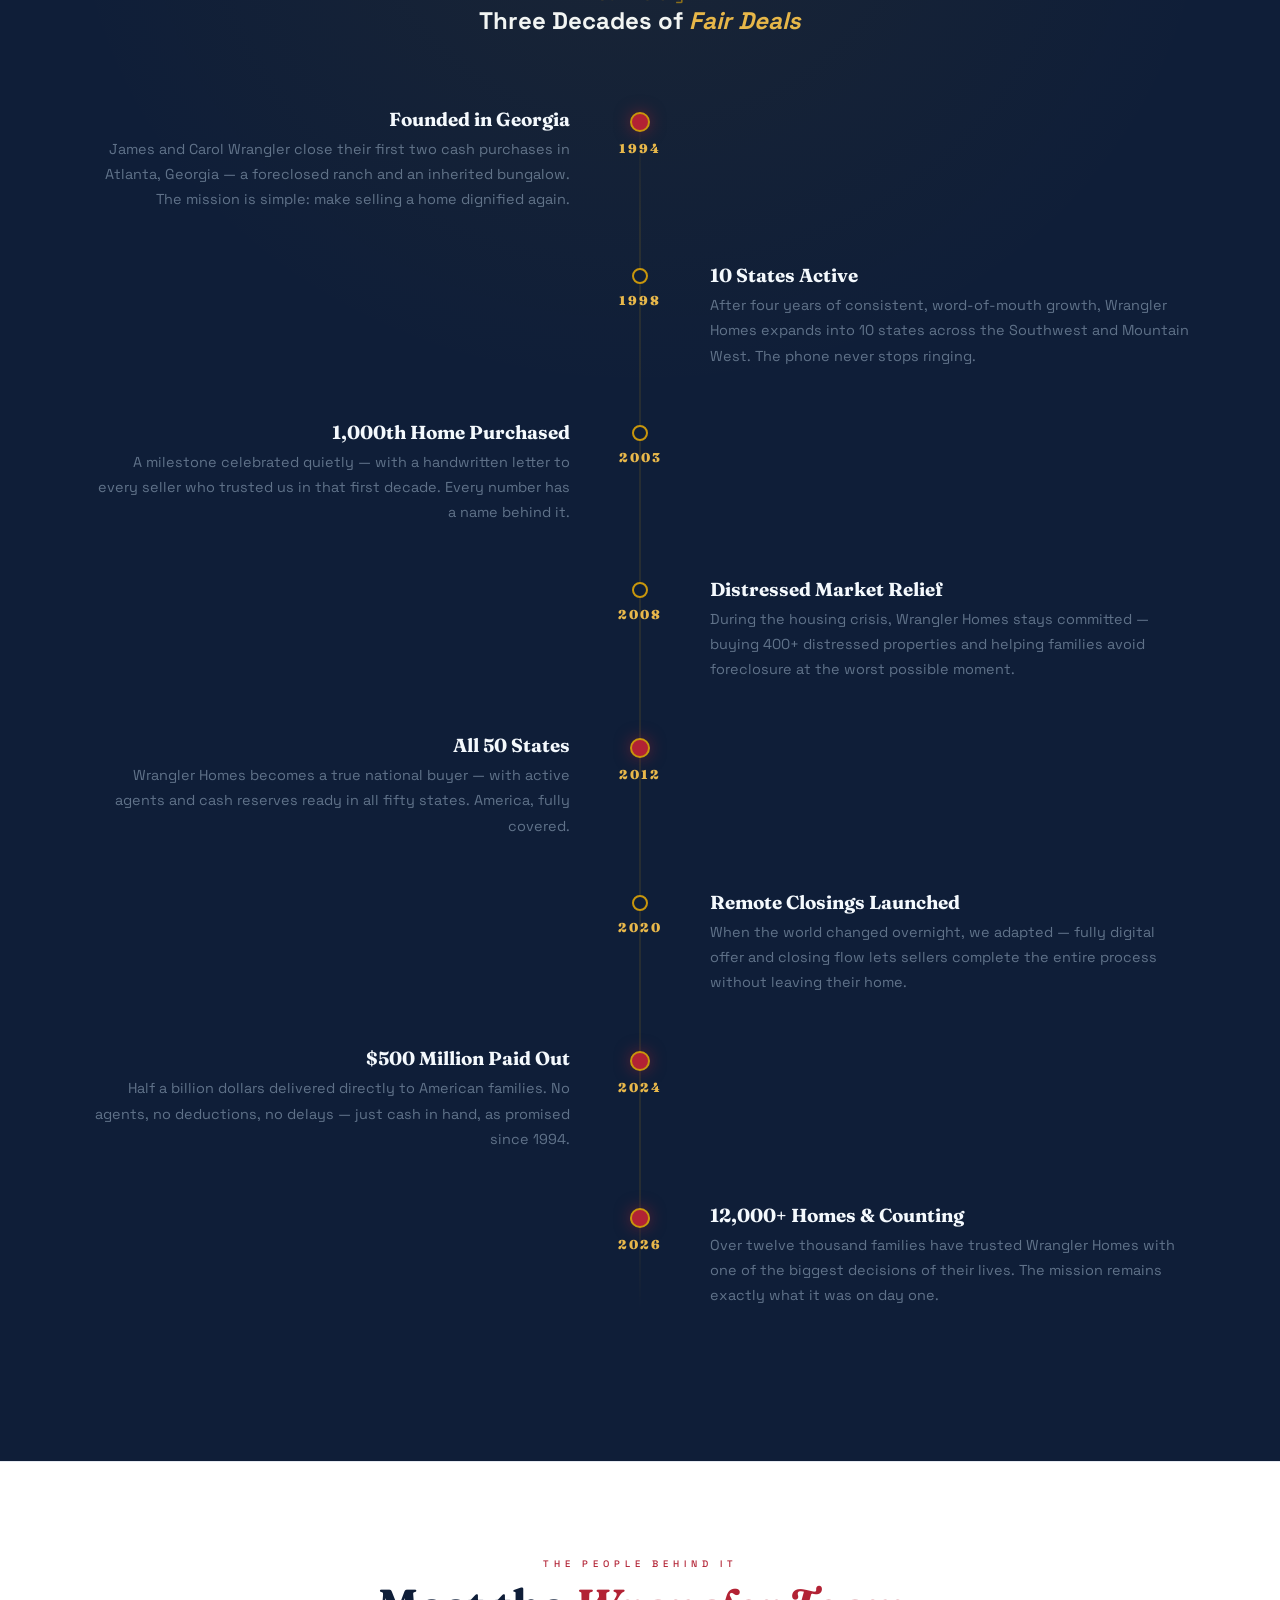
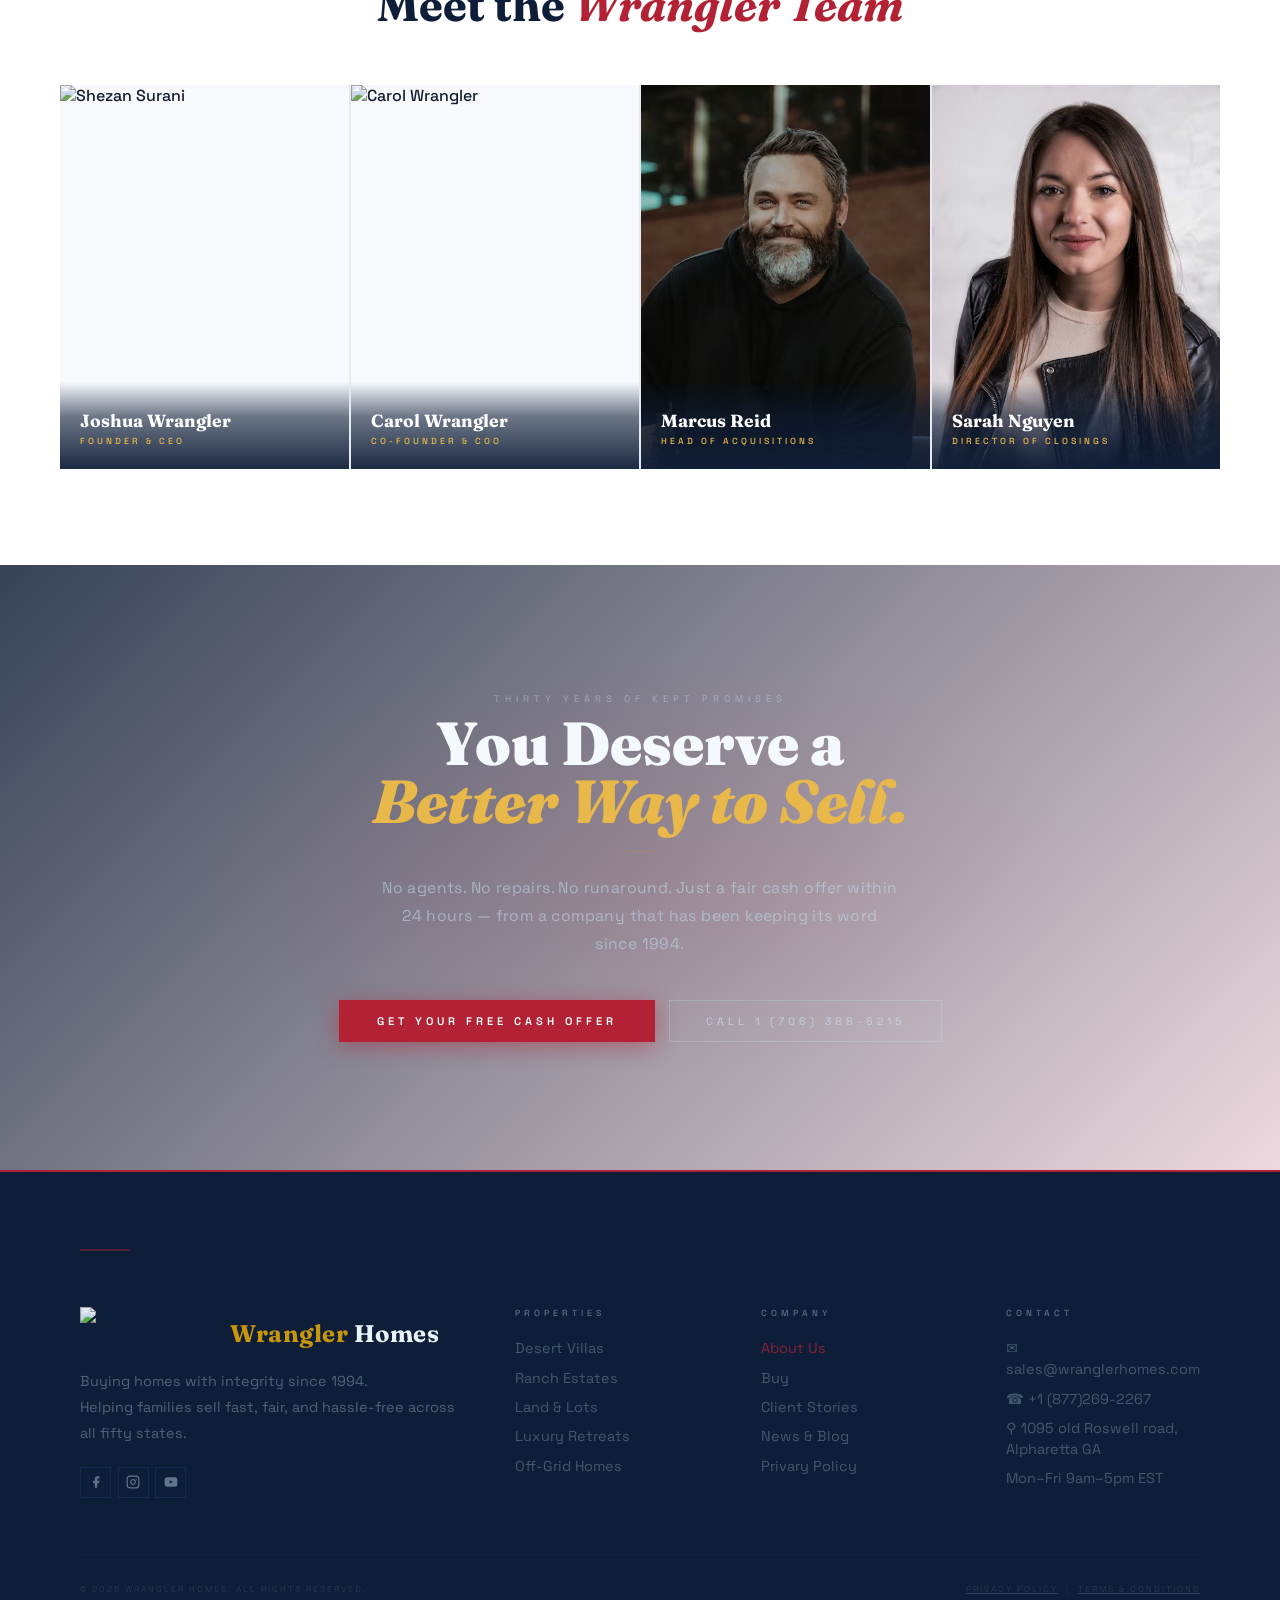
==== commit 2cdae1d0: "code updated" ====
--- a/about.html
+++ b/about.html
@@ -28,7 +28,7 @@
   "logo": "https://wranglerhomes.com/assets/logown.png",
   "description": "Wrangler Homes has been buying houses for cash across all 50 states since 1994. Over 12,000 homes purchased with zero fees, no repairs required, and guaranteed written offers.",
   "foundingDate": "1994",
-  "telephone": "+18772692267",
+  "telephone": "+17063886215",
   "address": {
     "@type": "PostalAddress",
     "streetAddress": "1095 Old Roswell Road",
@@ -457,7 +457,7 @@
     <li><a href="buy.html">Buy</a></li>
     <li><a href="#about-cta">Contact</a></li>
   </ul>
-  <a href="tel:18772692267" class="nav-tel">1 (877) 269-2267</a>
+  <a href="tel:17063886215" class="nav-tel">1 (706) 388-6215</a>
   <button class="nav-hamburger" id="hamburger" aria-label="Toggle menu"><span></span><span></span><span></span></button>
 </nav>
 <div class="nav-drawer" id="nav-drawer">
@@ -466,7 +466,7 @@
     <li><a href="buy.html">Buy</a></li>
     <li><a href="#about-cta">Contact</a></li>
   </ul>
-  <a href="tel:18772692267" class="nav-tel">1 (877) 269-2267</a>
+  <a href="tel:17063886215" class="nav-tel">1 (706) 388-6215</a>
 </div>
 
 <!-- ══════════════════════════════════
@@ -503,7 +503,7 @@
 
     <div style="display:flex;gap:14px;flex-wrap:wrap;opacity:0;animation:fadeUp .7s 1.05s forwards">
       <a href="index.html#nav" class="btn-primary"><span>Get a Free Cash Offer</span></a>
-      <a href="tel:18772692267" class="btn-ghost">Call Us Now</a>
+      <a href="tel:17063886215" class="btn-ghost">Call Us Now</a>
     </div>
 
     <div style="margin-top:52px;padding-top:28px;border-top:1px solid rgba(44,75,138,.2);display:flex;gap:36px;flex-wrap:wrap;opacity:0;animation:fadeUp .6s 1.2s forwards">
@@ -1123,7 +1123,7 @@
     </p>
     <div style="display:flex;gap:14px;justify-content:center;flex-wrap:wrap">
       <a href="index.html#nav" class="btn-primary"><span>Get Your Free Cash Offer</span></a>
-      <a href="tel:18772692267" class="btn-ghost">Call 1 (877) 269-2267</a>
+      <a href="tel:17063886215" class="btn-ghost">Call 1 (706) 388-6215</a>
     </div>
   </div>
 </section>
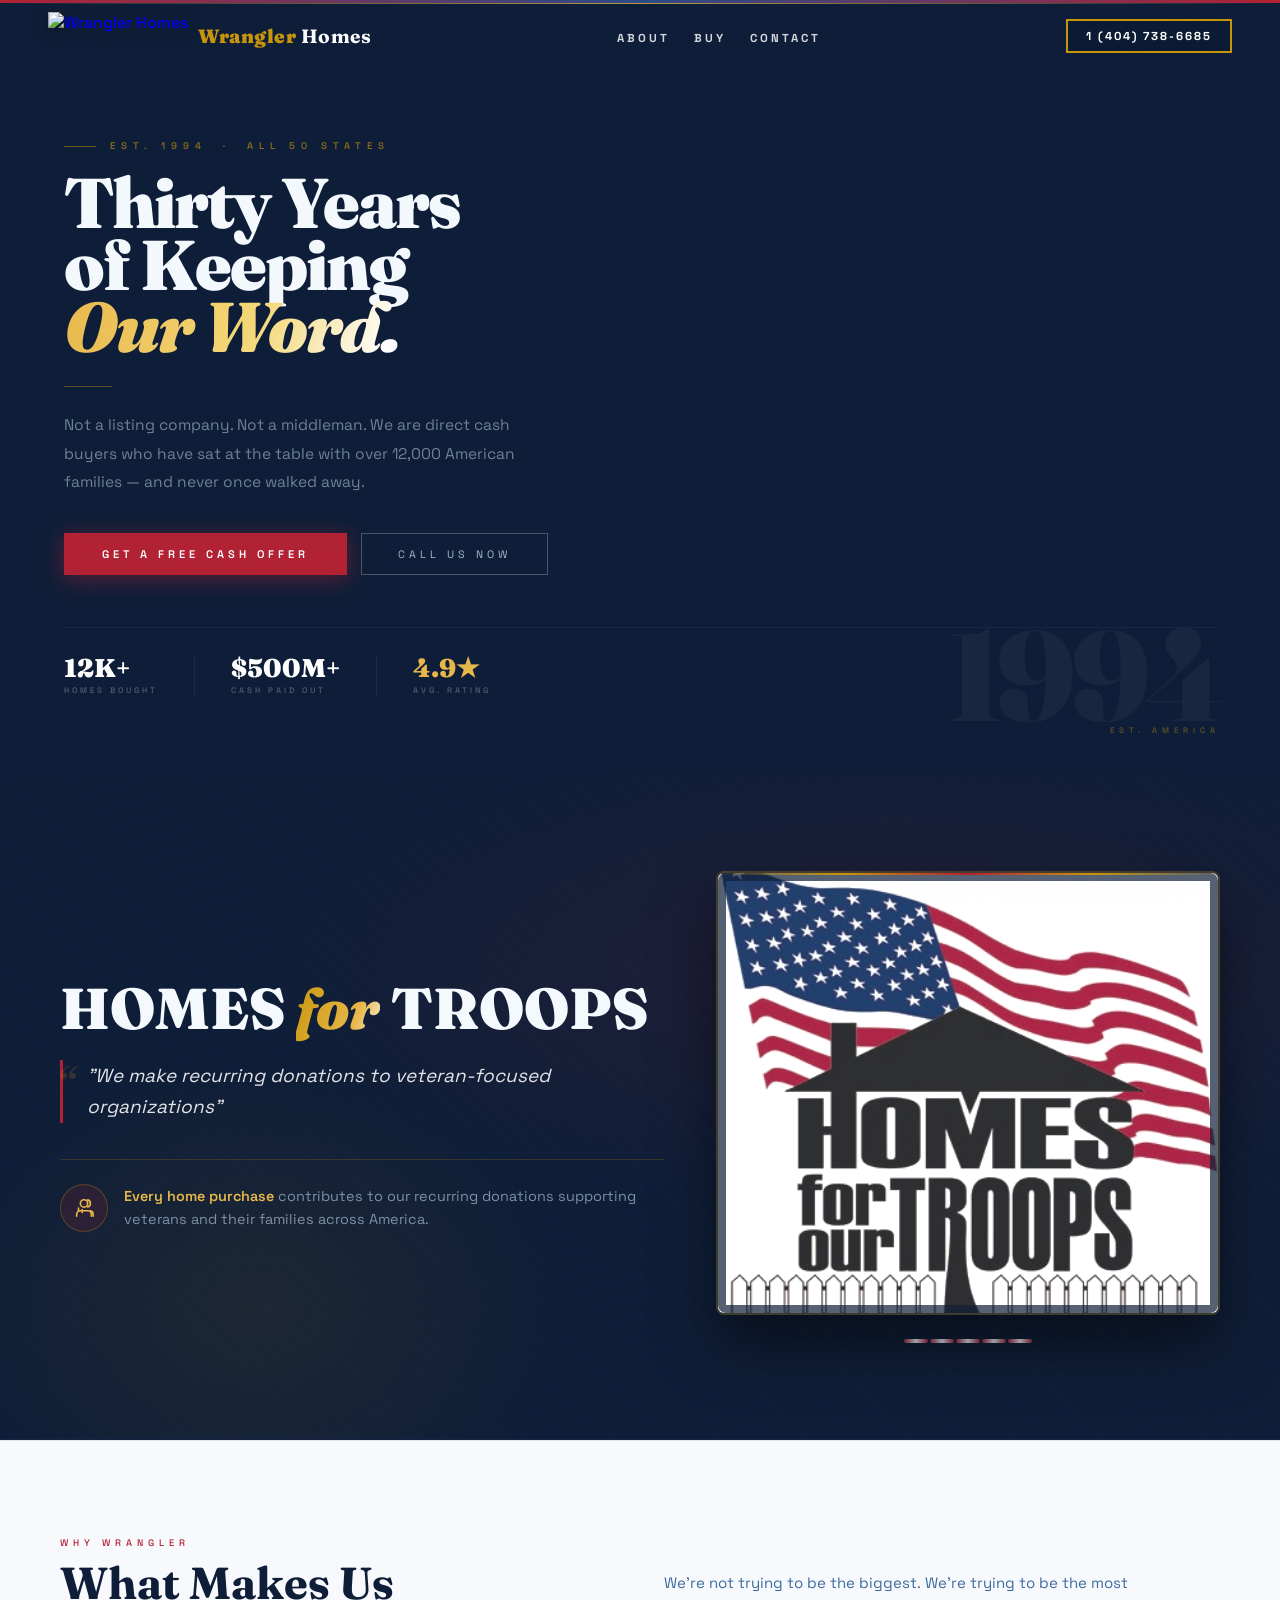
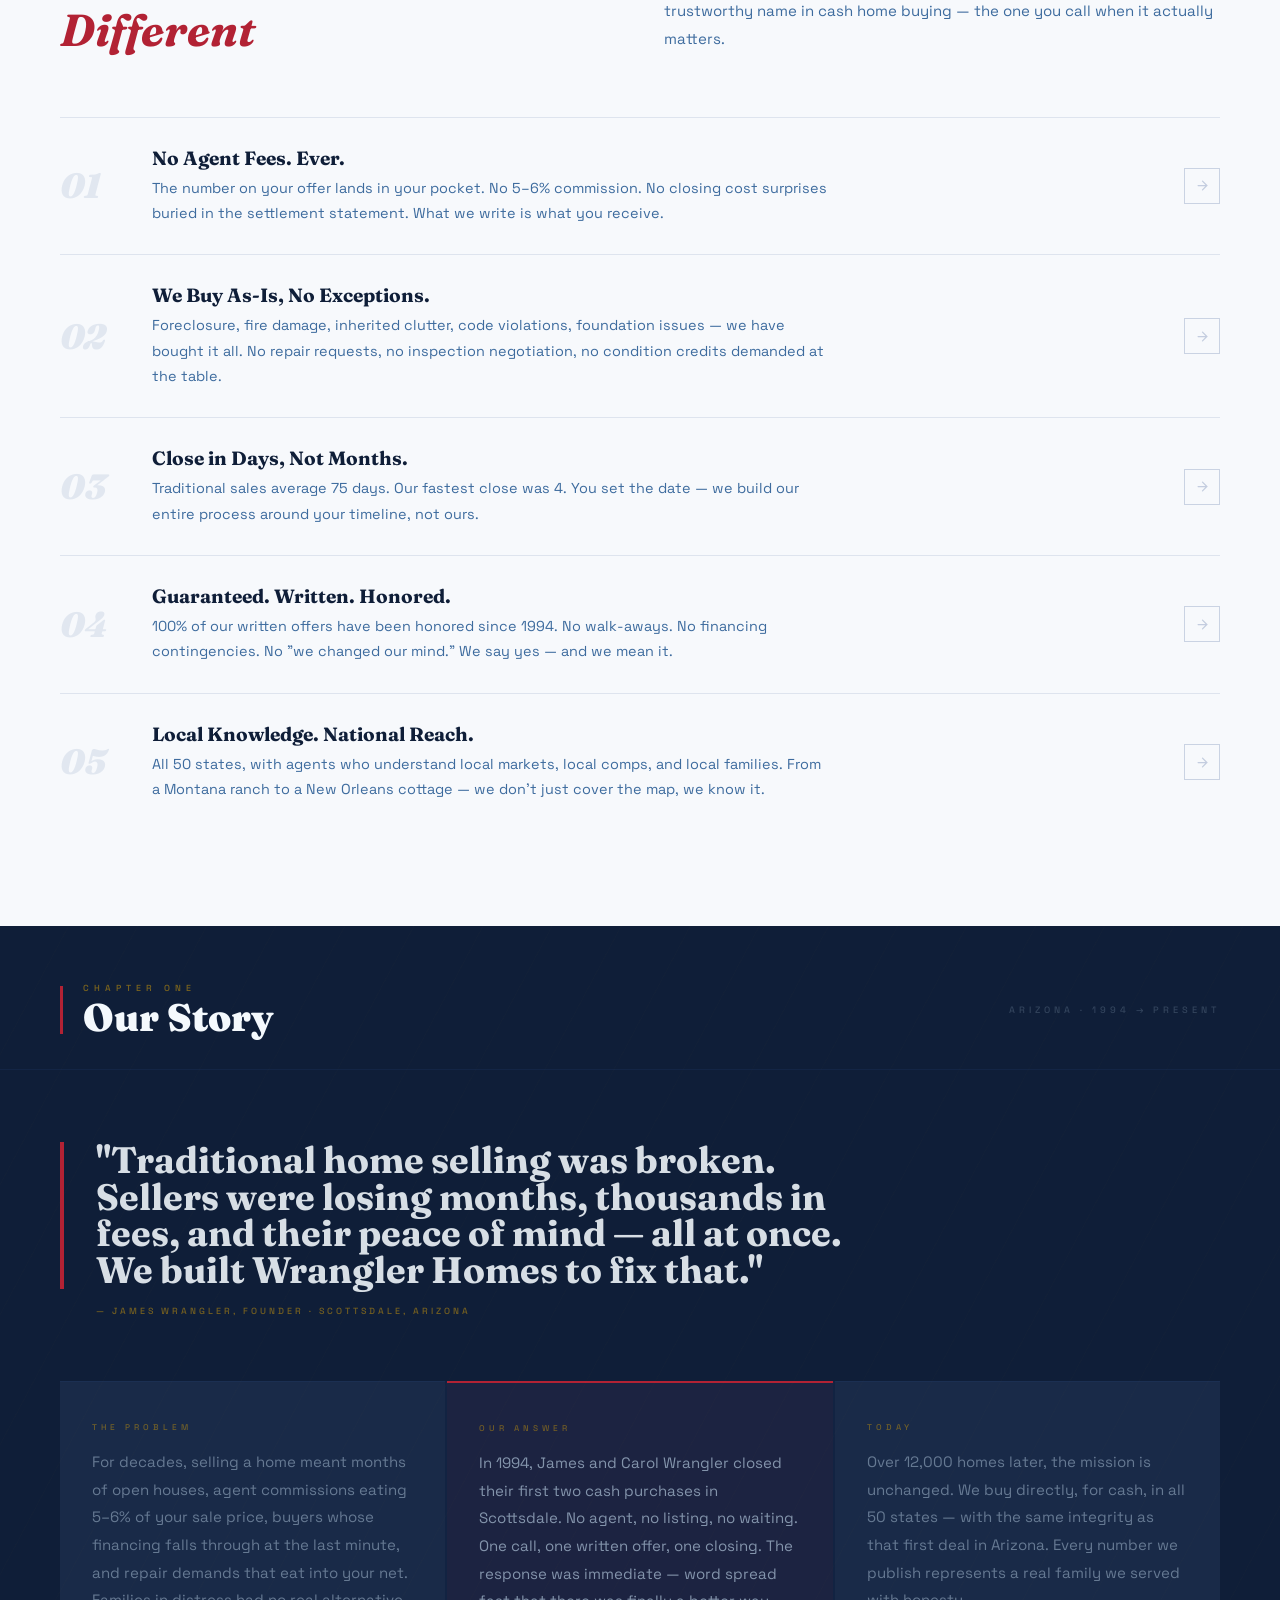
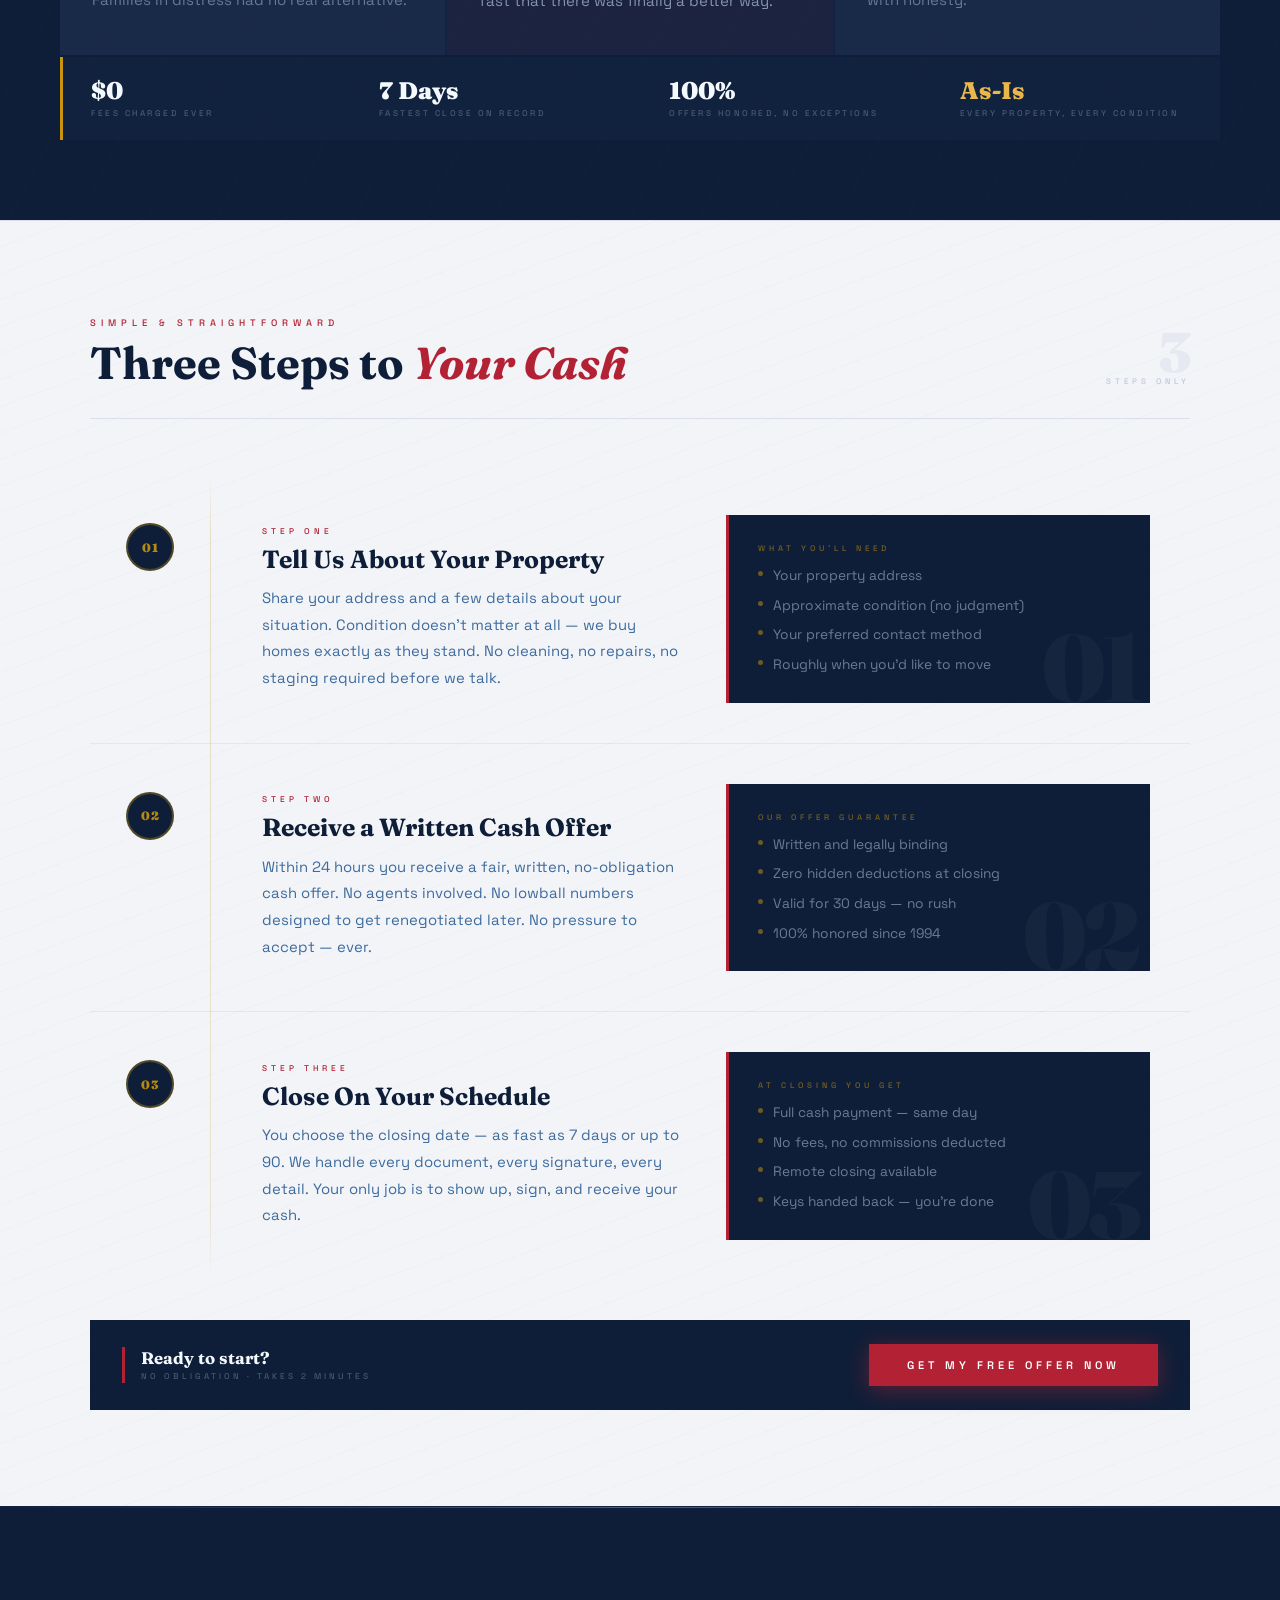
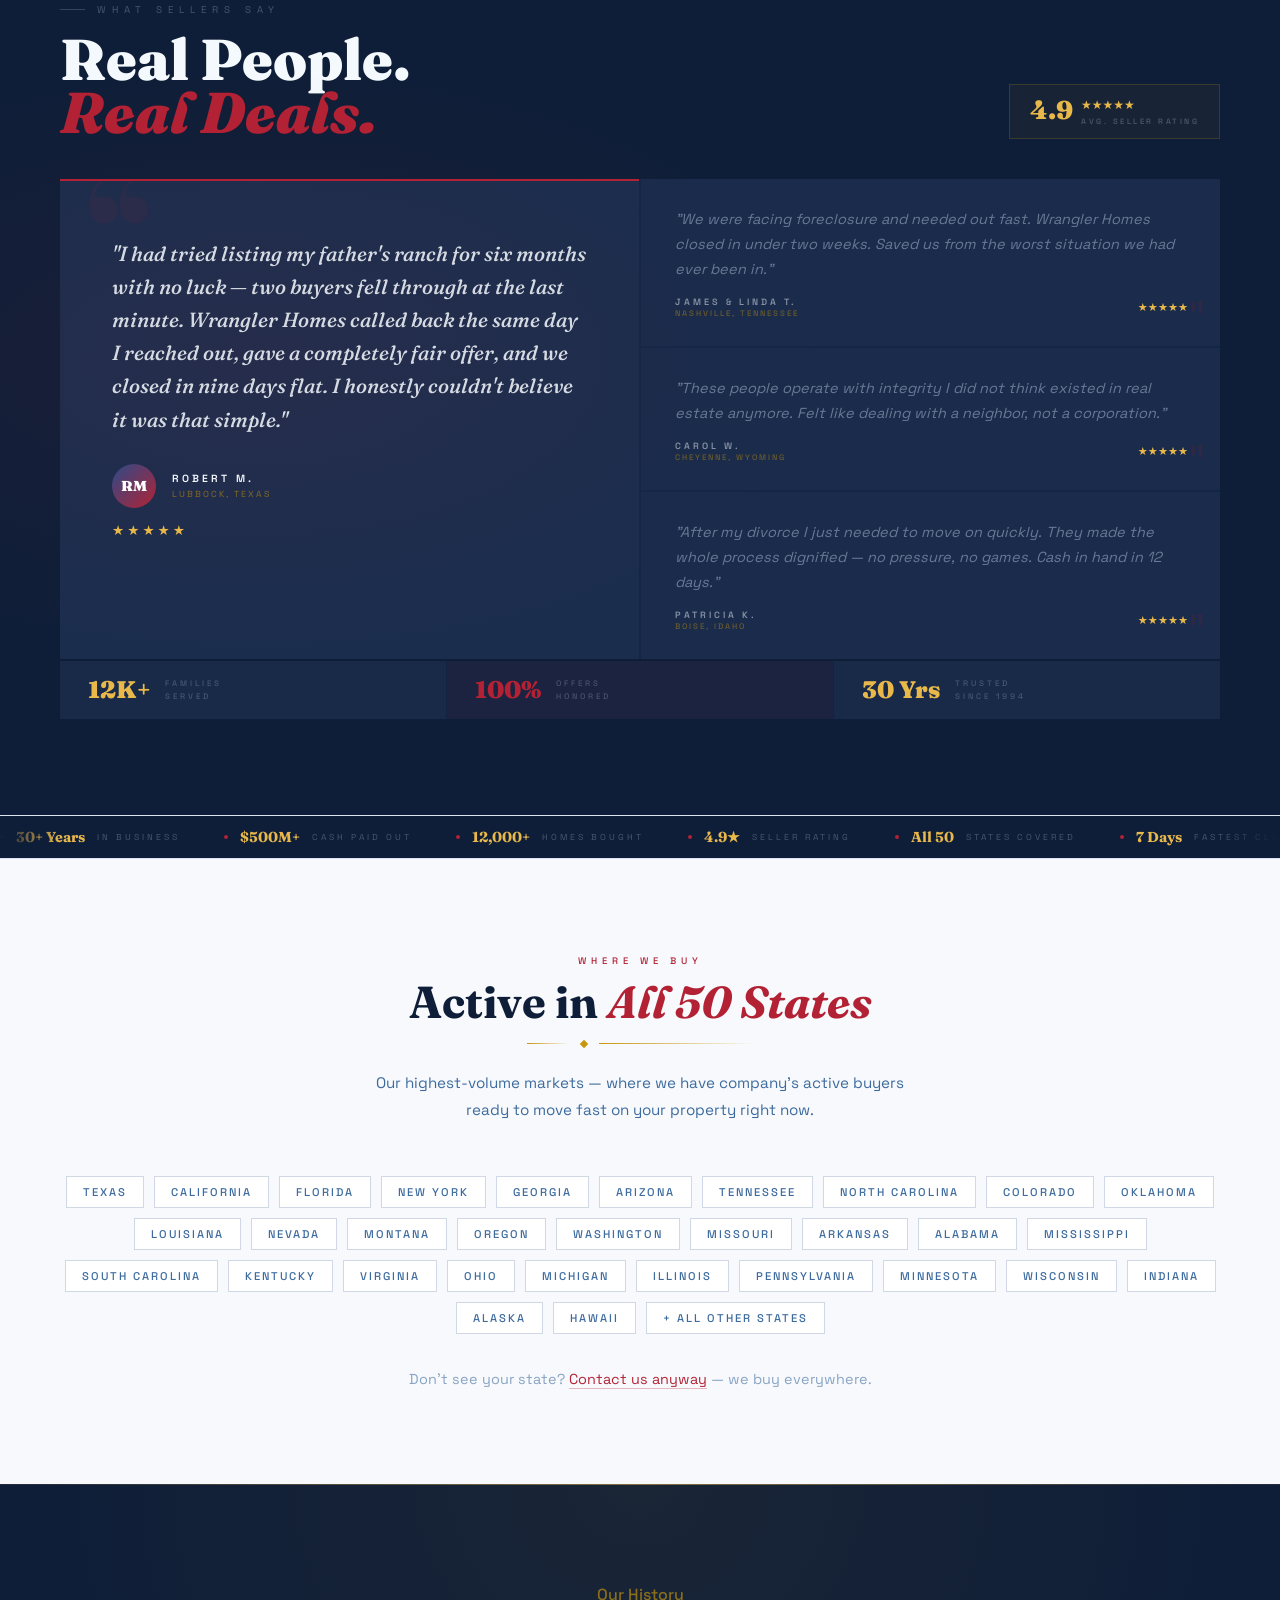
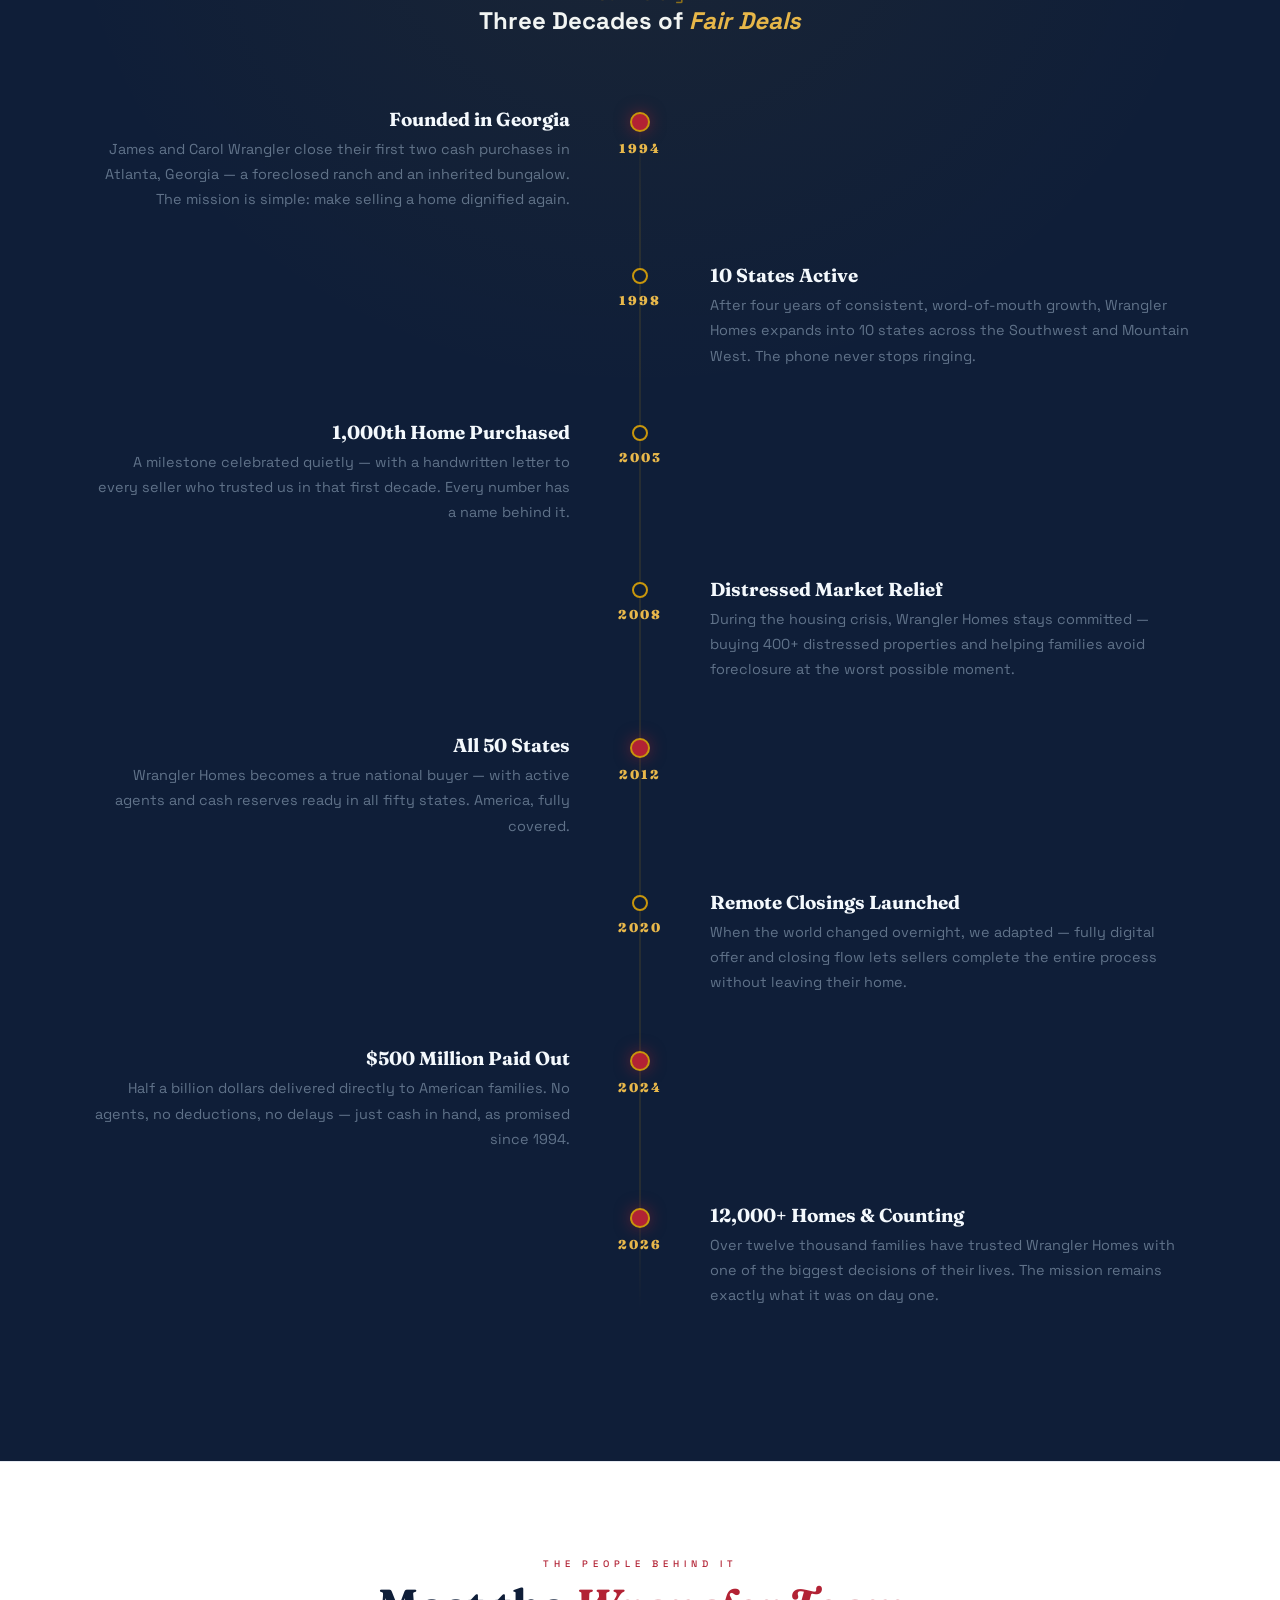
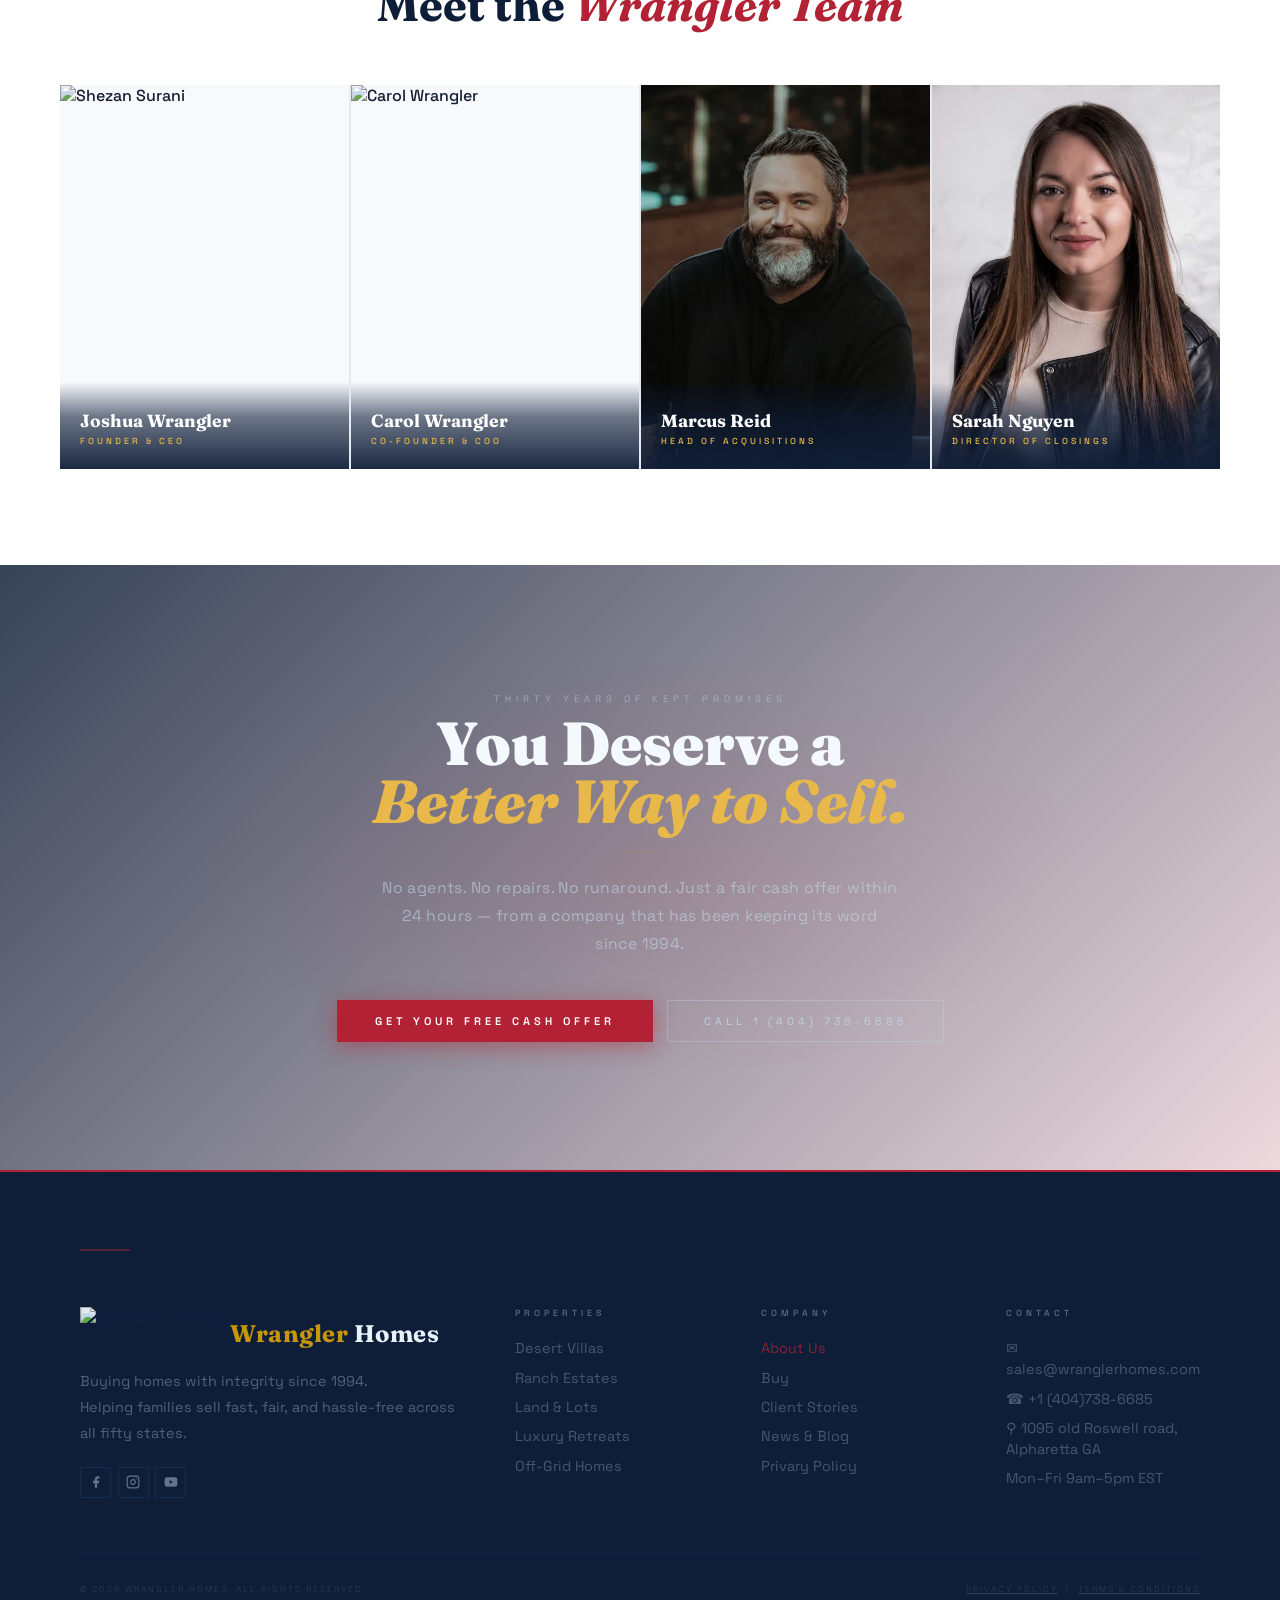
==== commit 52422cfc: "number changed" ====
--- a/about.html
+++ b/about.html
@@ -28,7 +28,7 @@
   "logo": "https://wranglerhomes.com/assets/logown.png",
   "description": "Wrangler Homes has been buying houses for cash across all 50 states since 1994. Over 12,000 homes purchased with zero fees, no repairs required, and guaranteed written offers.",
   "foundingDate": "1994",
-  "telephone": "+17063886215",
+  "telephone": "+14047386685",
   "address": {
     "@type": "PostalAddress",
     "streetAddress": "1095 Old Roswell Road",
@@ -457,7 +457,7 @@
     <li><a href="buy.html">Buy</a></li>
     <li><a href="#about-cta">Contact</a></li>
   </ul>
-  <a href="tel:17063886215" class="nav-tel">1 (706) 388-6215</a>
+  <a href="tel:14047386685" class="nav-tel">1 (404) 738-6685</a>
   <button class="nav-hamburger" id="hamburger" aria-label="Toggle menu"><span></span><span></span><span></span></button>
 </nav>
 <div class="nav-drawer" id="nav-drawer">
@@ -466,7 +466,7 @@
     <li><a href="buy.html">Buy</a></li>
     <li><a href="#about-cta">Contact</a></li>
   </ul>
-  <a href="tel:17063886215" class="nav-tel">1 (706) 388-6215</a>
+  <a href="tel:14047386685" class="nav-tel">1 (404) 738-6685</a>
 </div>
 
 <!-- ══════════════════════════════════
@@ -503,7 +503,7 @@
 
     <div style="display:flex;gap:14px;flex-wrap:wrap;opacity:0;animation:fadeUp .7s 1.05s forwards">
       <a href="index.html#nav" class="btn-primary"><span>Get a Free Cash Offer</span></a>
-      <a href="tel:17063886215" class="btn-ghost">Call Us Now</a>
+      <a href="tel:14047386685" class="btn-ghost">Call Us Now</a>
     </div>
 
     <div style="margin-top:52px;padding-top:28px;border-top:1px solid rgba(44,75,138,.2);display:flex;gap:36px;flex-wrap:wrap;opacity:0;animation:fadeUp .6s 1.2s forwards">
@@ -1123,7 +1123,7 @@
     </p>
     <div style="display:flex;gap:14px;justify-content:center;flex-wrap:wrap">
       <a href="index.html#nav" class="btn-primary"><span>Get Your Free Cash Offer</span></a>
-      <a href="tel:17063886215" class="btn-ghost">Call 1 (706) 388-6215</a>
+      <a href="tel:14047386685" class="btn-ghost">Call 1 (404) 738-6685</a>
     </div>
   </div>
 </section>
@@ -1147,7 +1147,7 @@
     <div class="f-col"><h4>Company</h4><ul><li><a href="about.html" class="active-page">About Us</a></li><li><a href="buy.html">Buy</a></li><li><a href="about.html#stories">Client Stories</a></li><li><a href="#">News &amp; Blog</a></li><li><a href="privacy-policy.html">Privary Policy</a></li></ul></div>
     <div class="f-col"><h4>Contact</h4><ul>
       <li><a href="https://mail.google.com/mail/?view=cm&to=sales@wranglerhomes.com" target="_blank">✉ sales@wranglerhomes.com</a></li>
-      <li><a href="tel:+18005550199">☎ +1 (877)269-2267</a></li>
+      <li><a href="tel:+14047386685">☎ +1 (404)738-6685</a></li>
       <li><a>⚲ 1095 old Roswell road, Alpharetta GA</a></li>
       <li><a>Mon–Fri 9am–5pm EST</a></li>
     </ul></div>
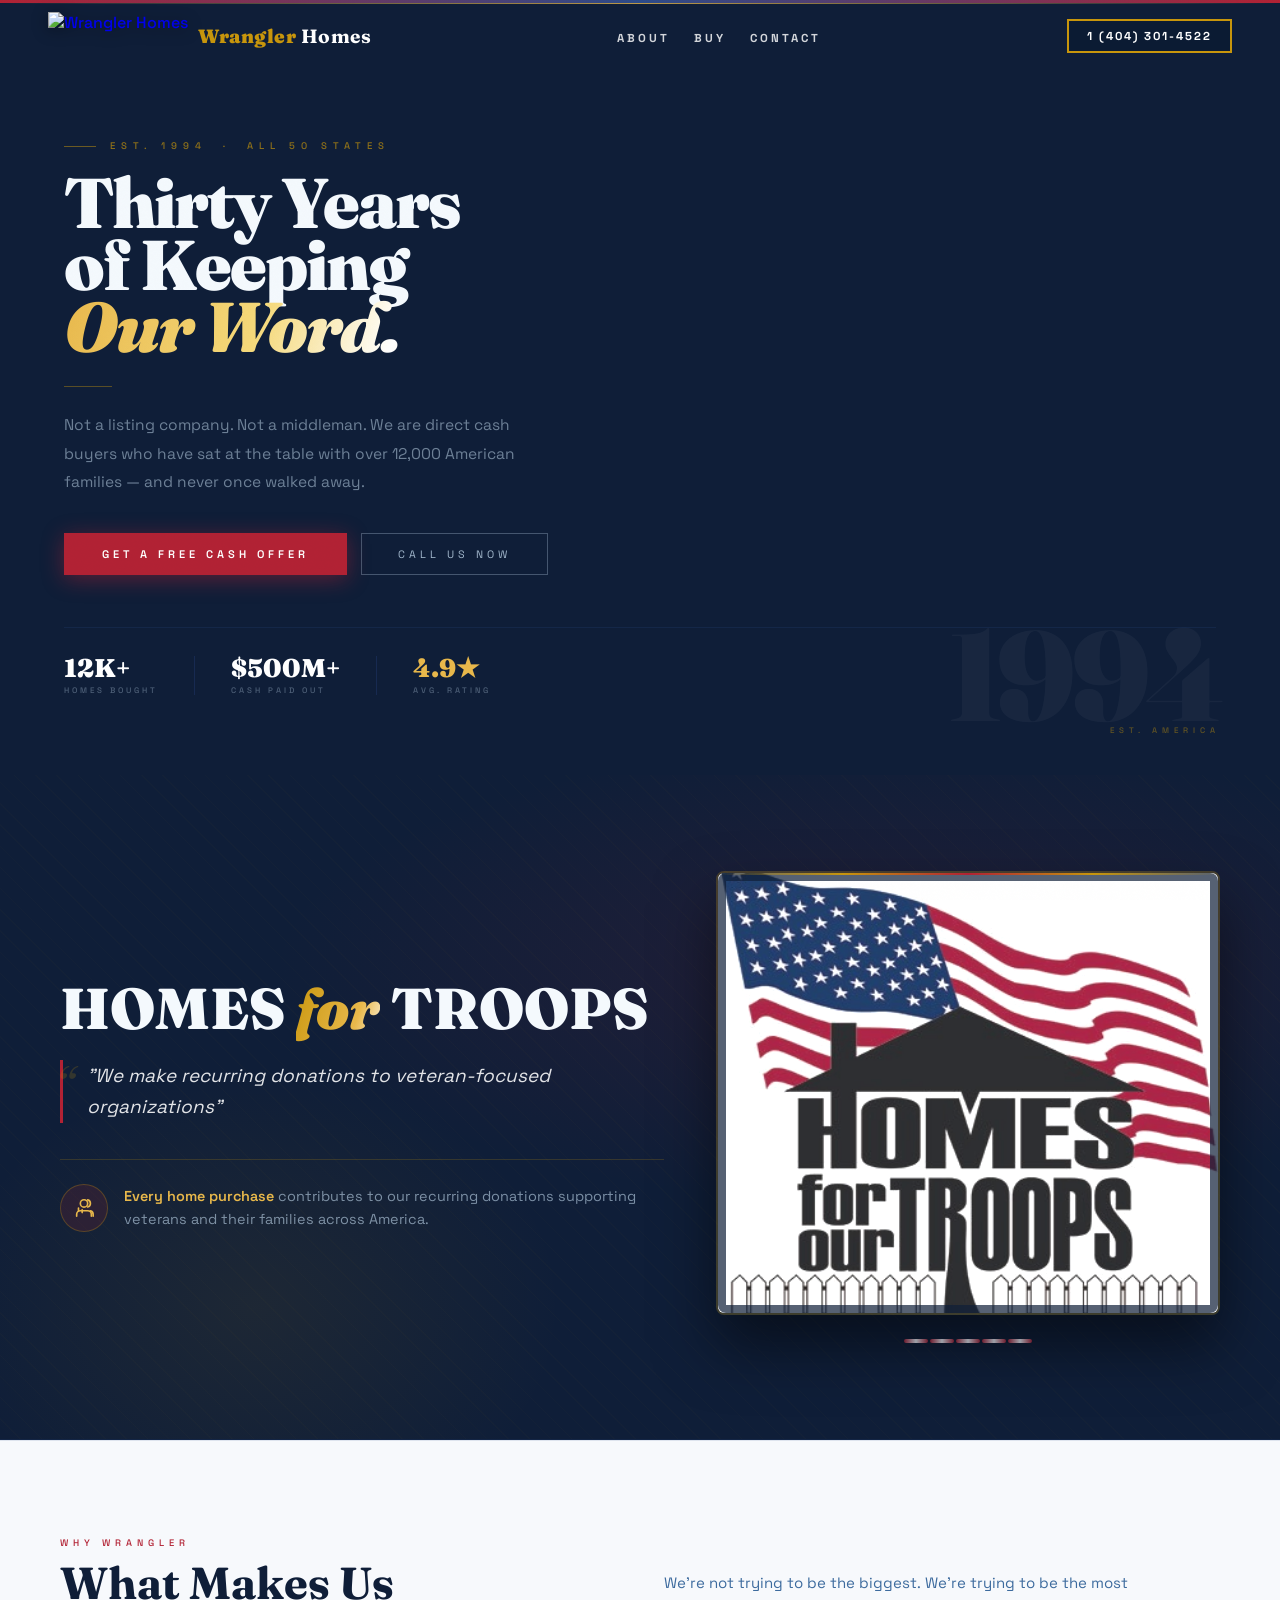
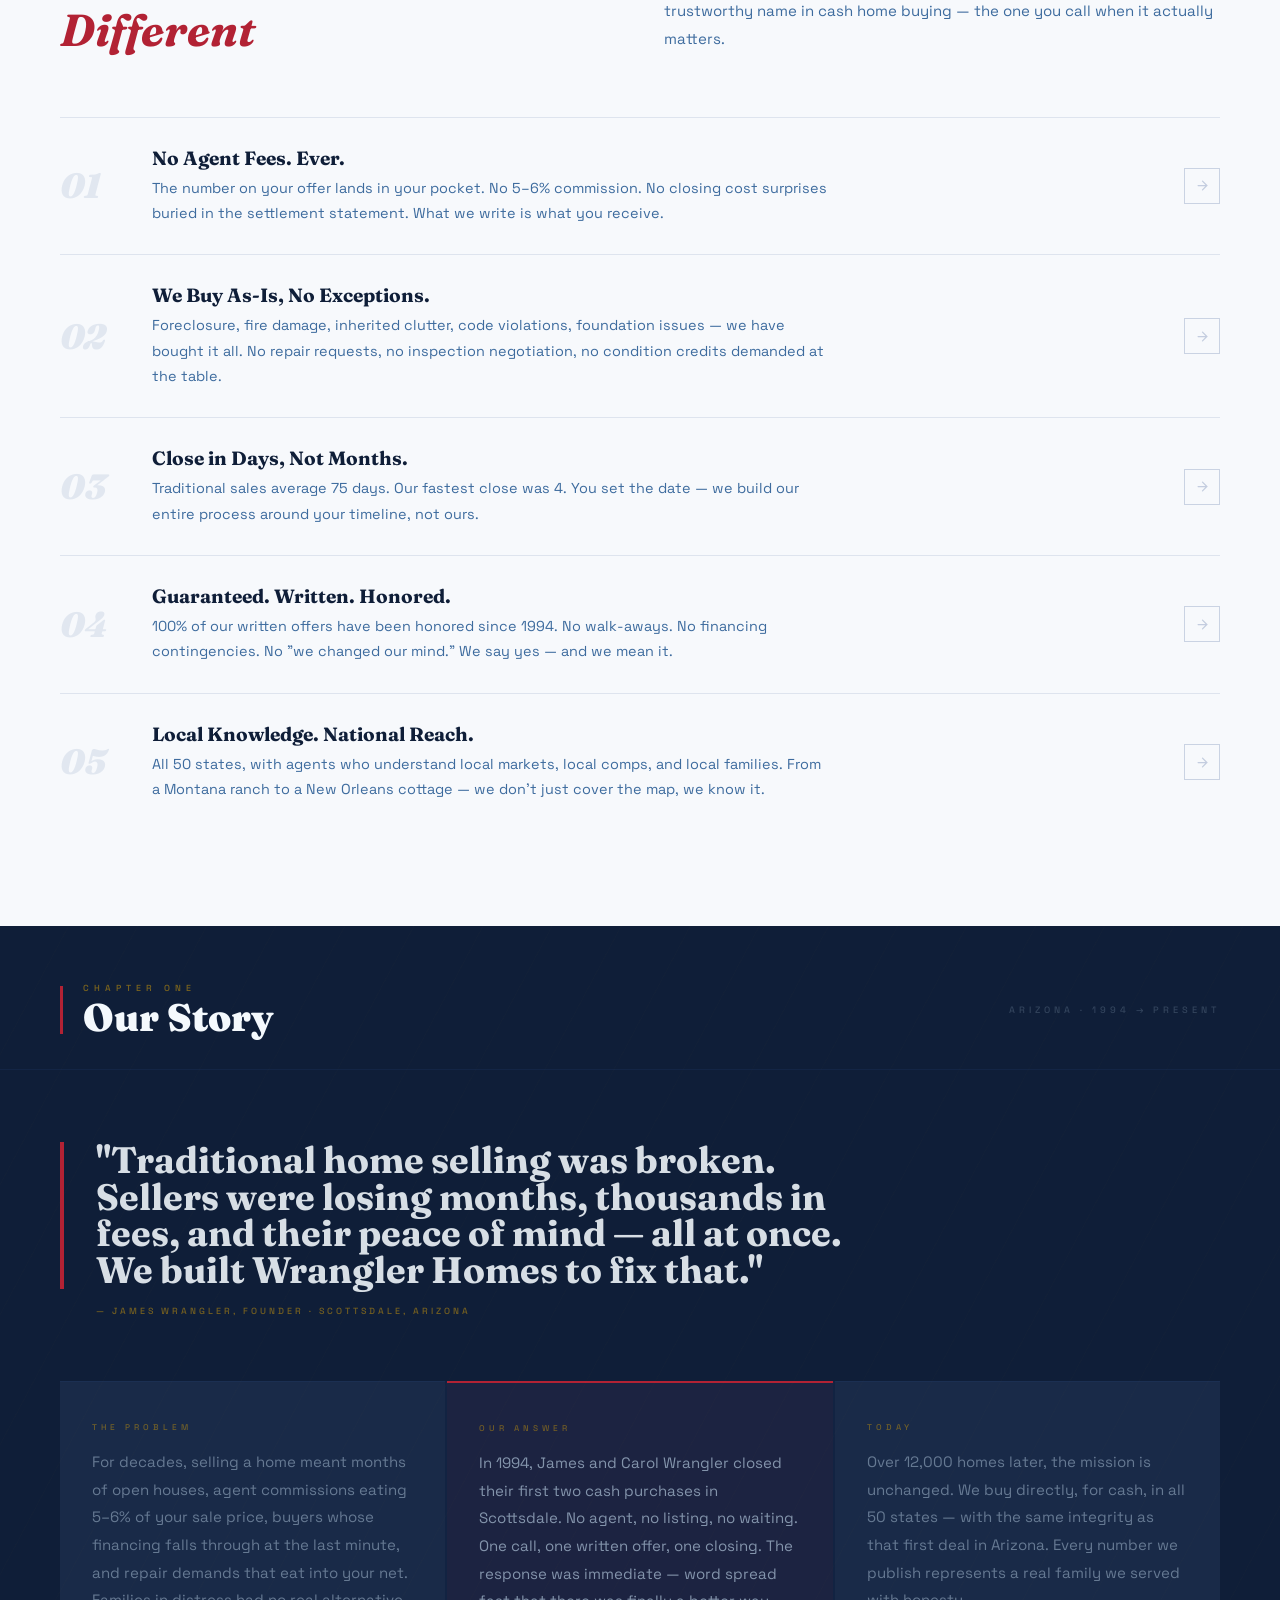
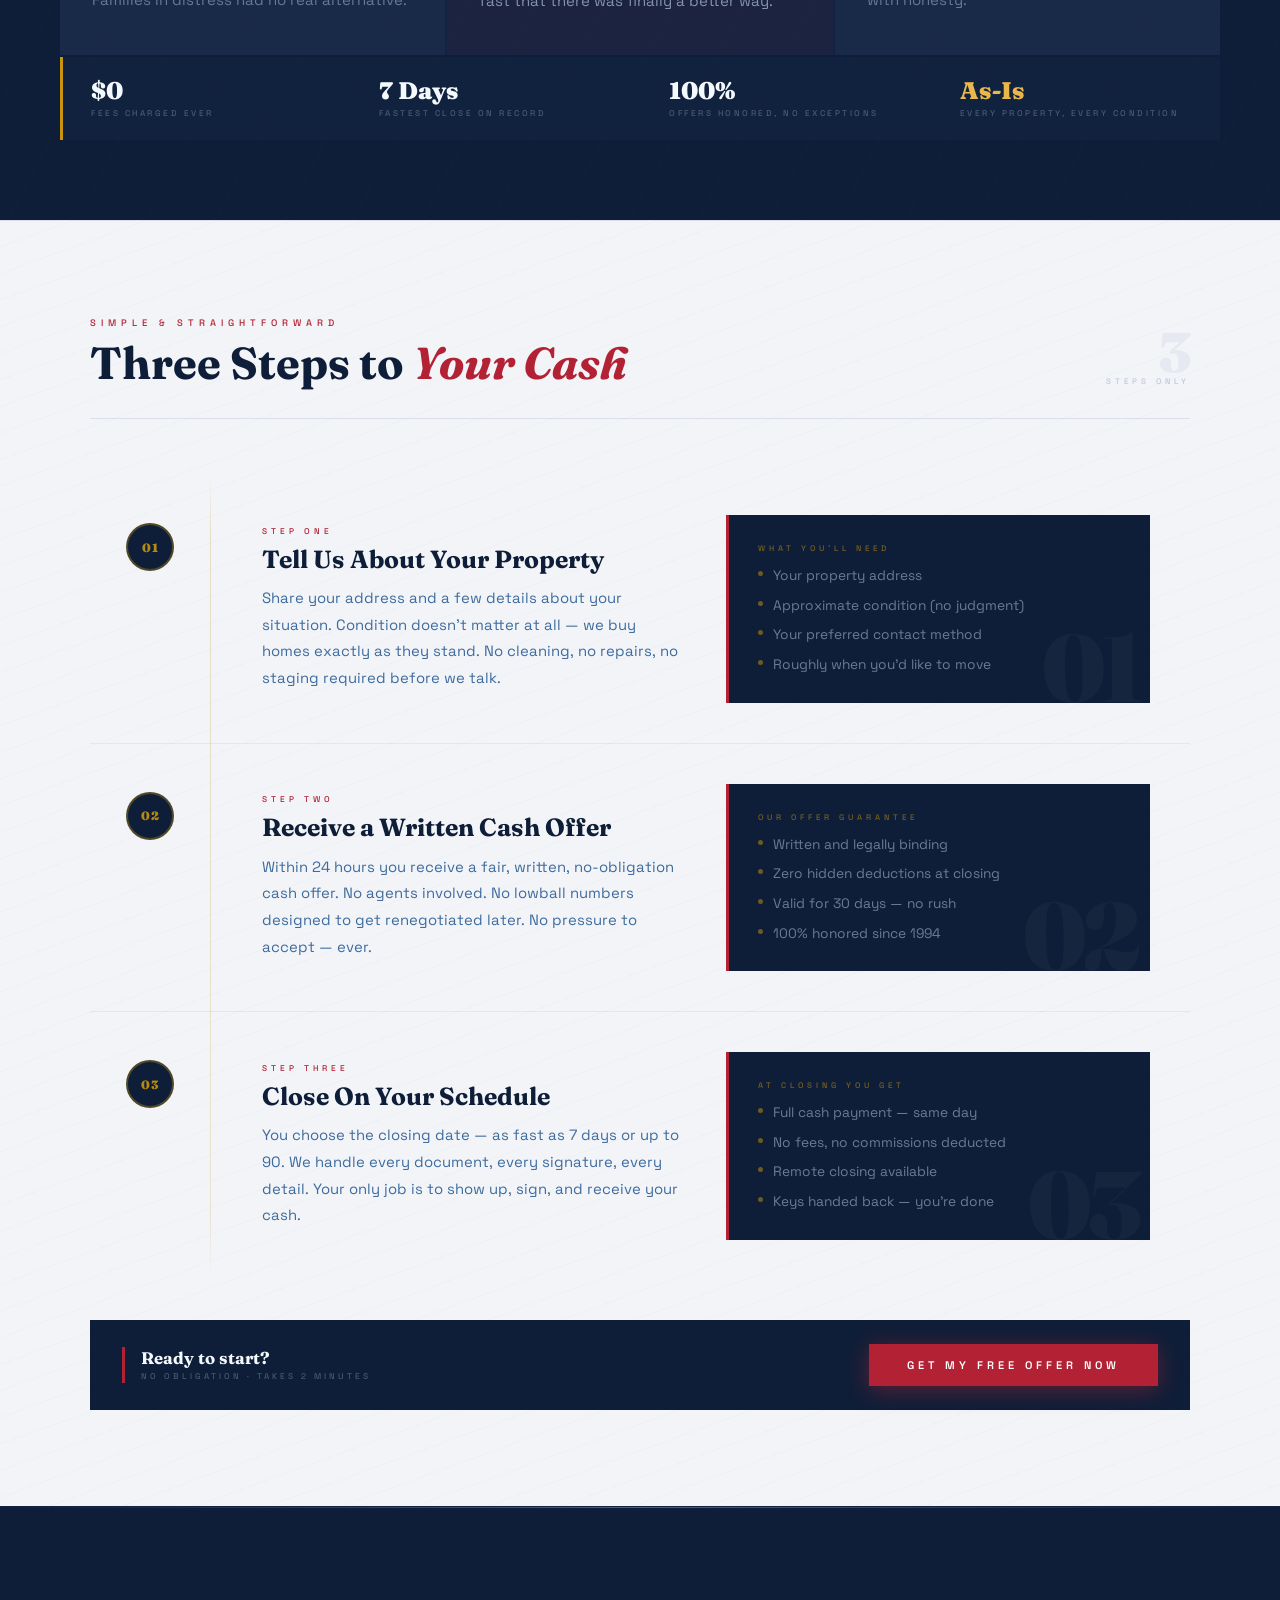
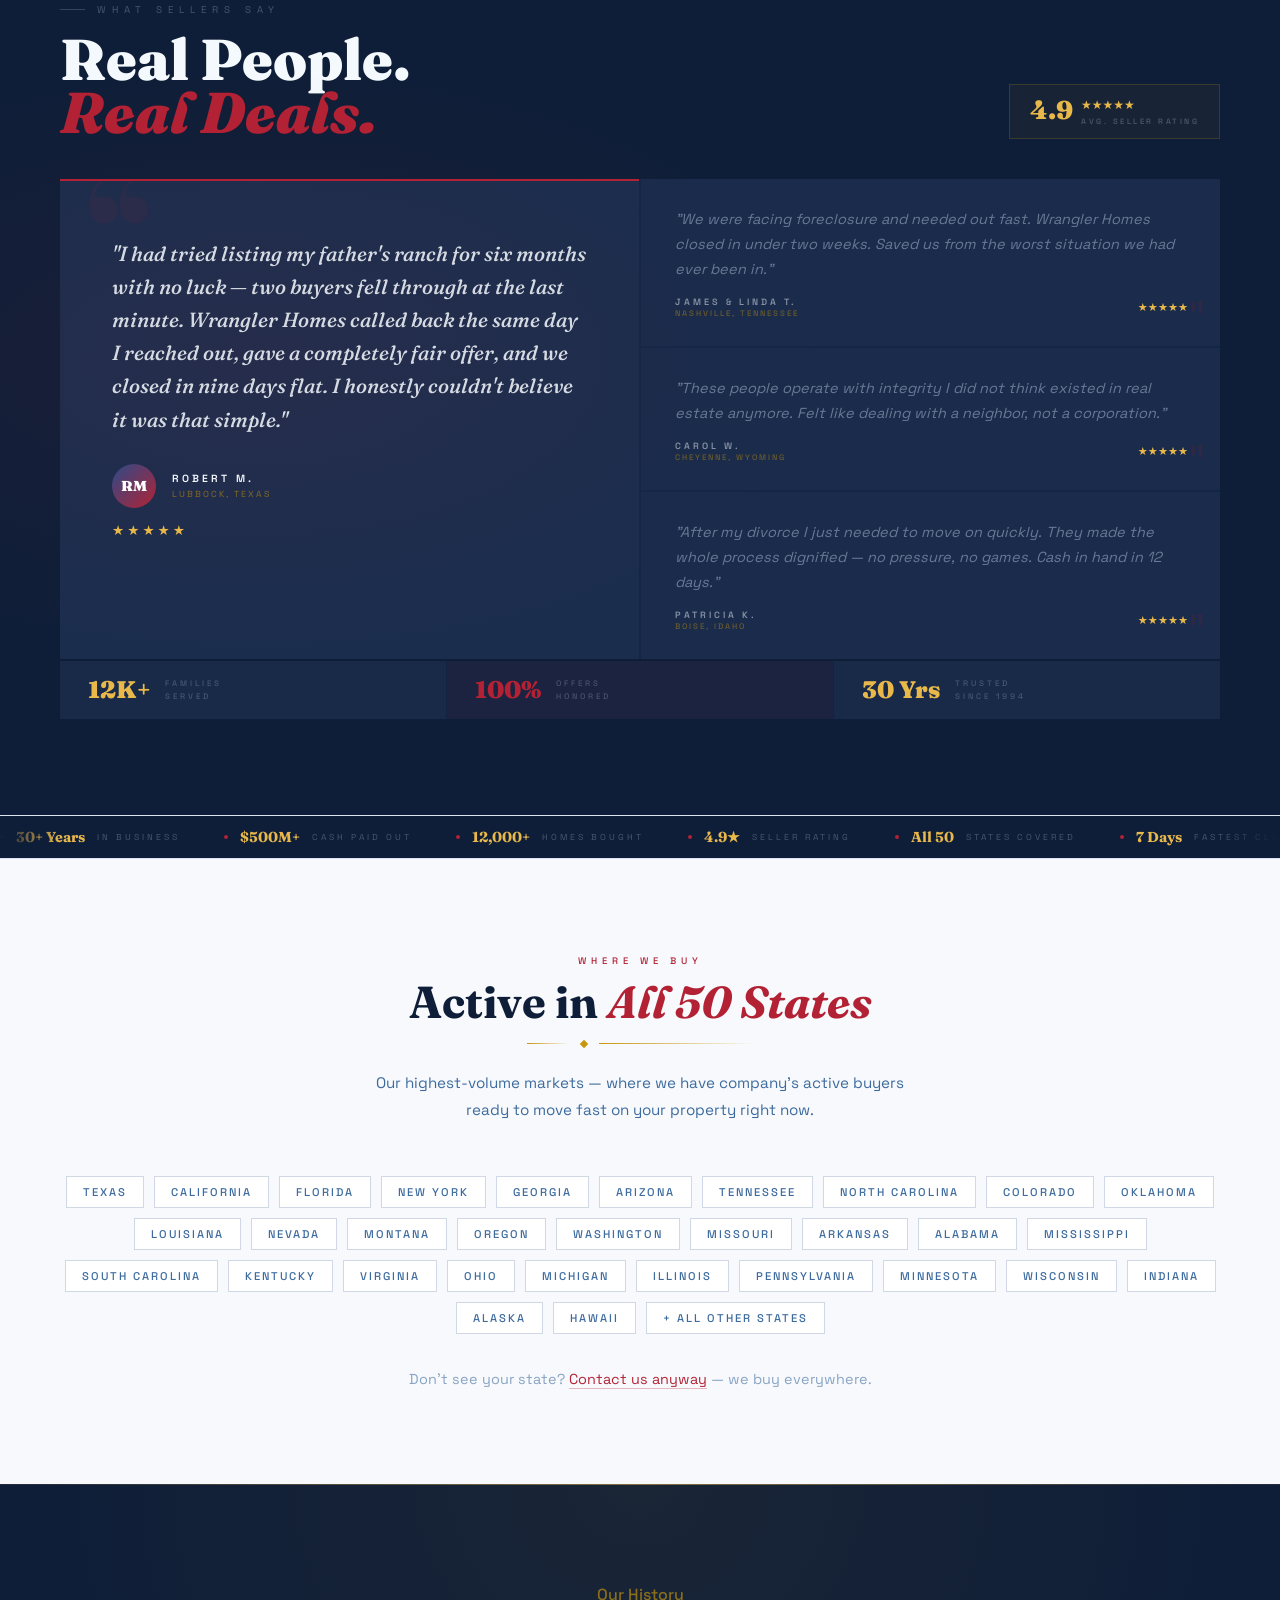
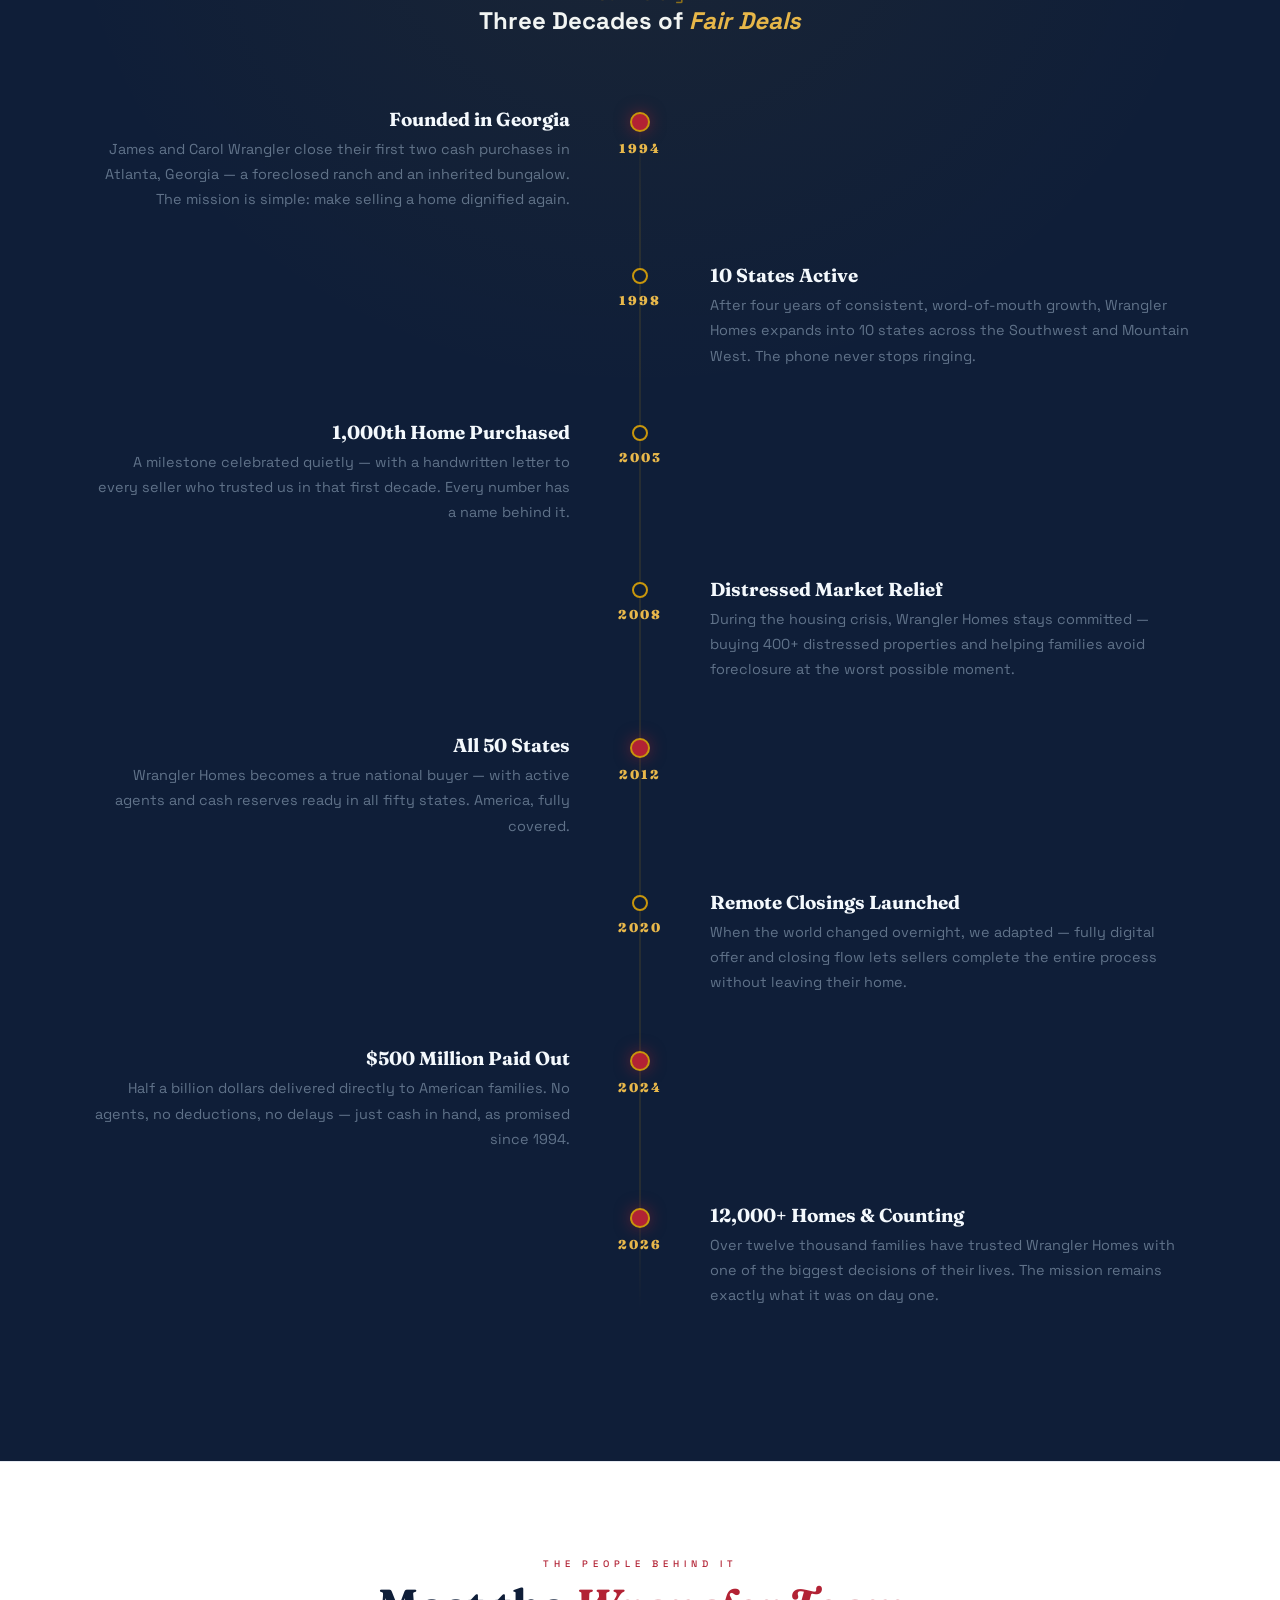
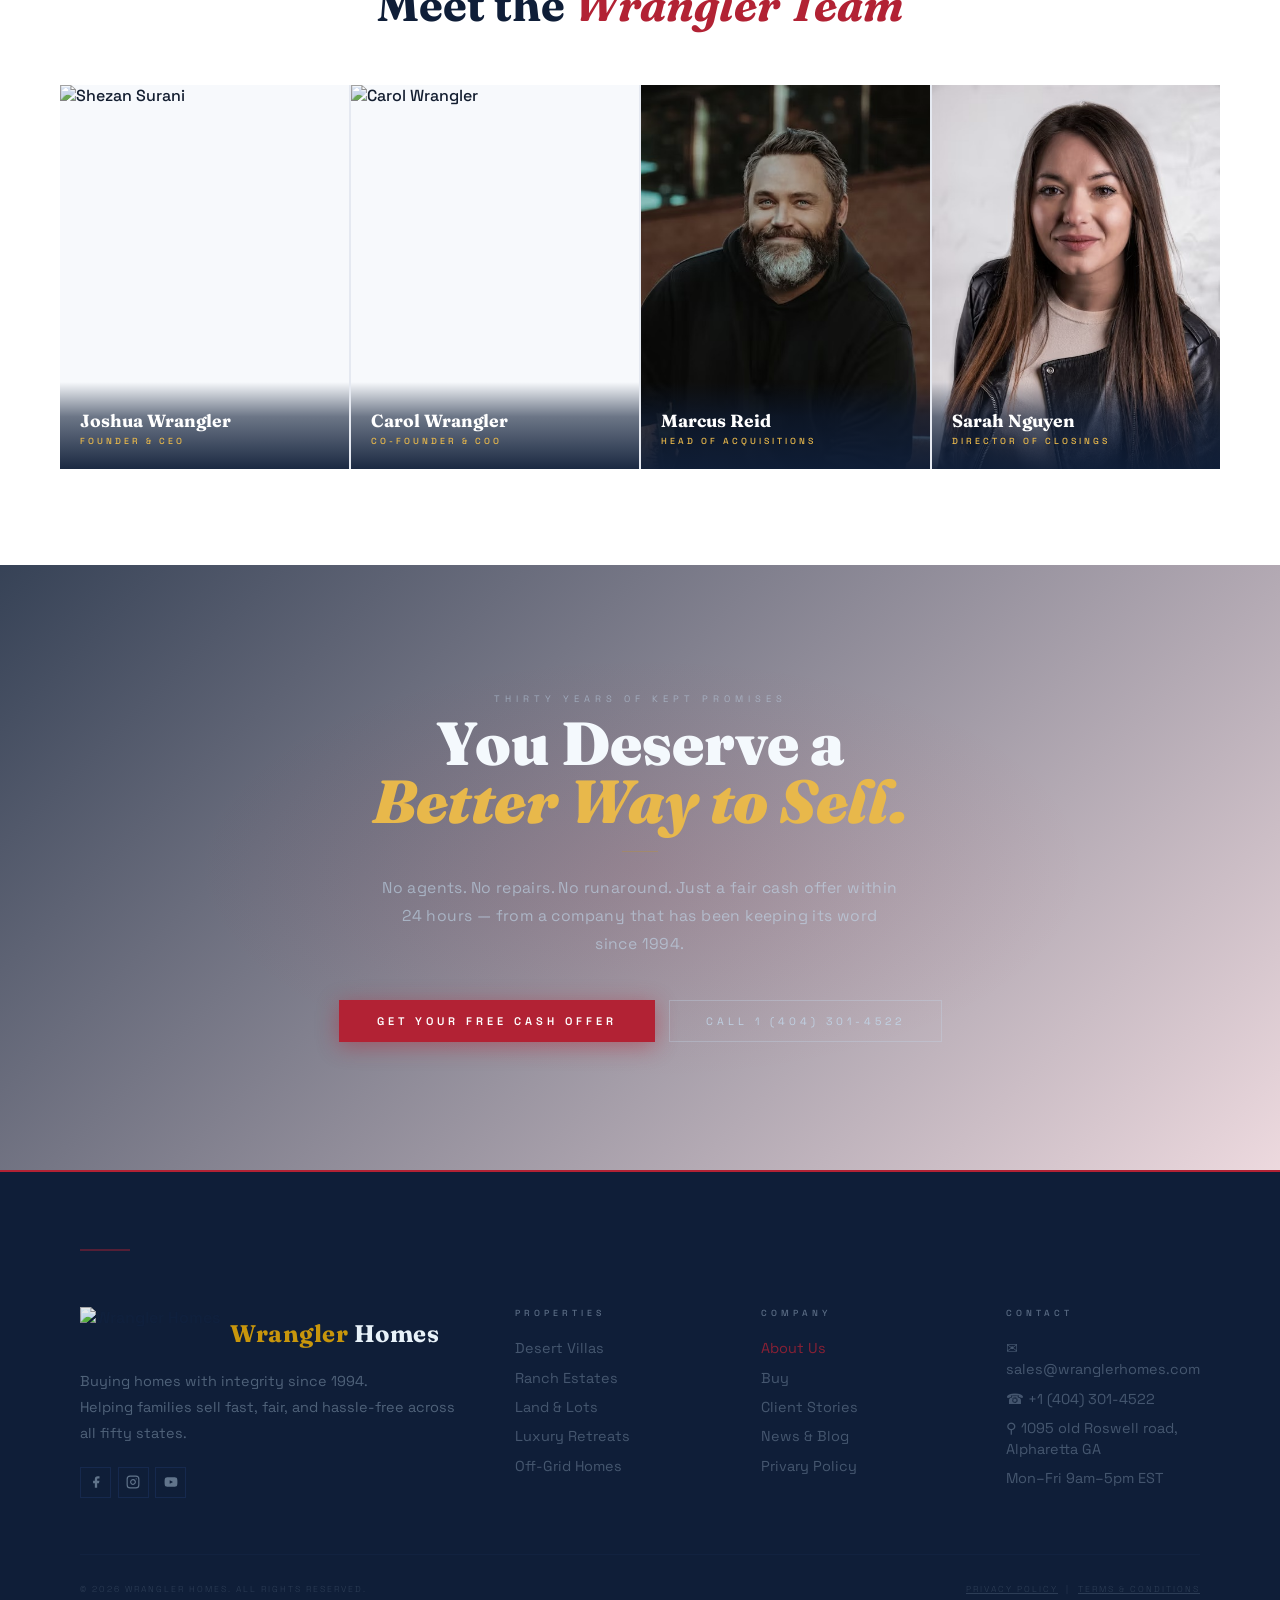
==== commit 9b7d249d: "number change" ====
--- a/about.html
+++ b/about.html
@@ -28,7 +28,7 @@
   "logo": "https://wranglerhomes.com/assets/logown.png",
   "description": "Wrangler Homes has been buying houses for cash across all 50 states since 1994. Over 12,000 homes purchased with zero fees, no repairs required, and guaranteed written offers.",
   "foundingDate": "1994",
-  "telephone": "+14047386685",
+  "telephone": "+14043014522",
   "address": {
     "@type": "PostalAddress",
     "streetAddress": "1095 Old Roswell Road",
@@ -457,7 +457,7 @@
     <li><a href="buy.html">Buy</a></li>
     <li><a href="#about-cta">Contact</a></li>
   </ul>
-  <a href="tel:14047386685" class="nav-tel">1 (404) 738-6685</a>
+  <a href="tel:14043014522" class="nav-tel">1 (404) 301-4522</a>
   <button class="nav-hamburger" id="hamburger" aria-label="Toggle menu"><span></span><span></span><span></span></button>
 </nav>
 <div class="nav-drawer" id="nav-drawer">
@@ -466,7 +466,7 @@
     <li><a href="buy.html">Buy</a></li>
     <li><a href="#about-cta">Contact</a></li>
   </ul>
-  <a href="tel:14047386685" class="nav-tel">1 (404) 738-6685</a>
+  <a href="tel:14043014522" class="nav-tel">1 (404) 301-4522</a>
 </div>
 
 <!-- ══════════════════════════════════
@@ -503,7 +503,7 @@
 
     <div style="display:flex;gap:14px;flex-wrap:wrap;opacity:0;animation:fadeUp .7s 1.05s forwards">
       <a href="index.html#nav" class="btn-primary"><span>Get a Free Cash Offer</span></a>
-      <a href="tel:14047386685" class="btn-ghost">Call Us Now</a>
+      <a href="tel:14043014522" class="btn-ghost">Call Us Now</a>
     </div>
 
     <div style="margin-top:52px;padding-top:28px;border-top:1px solid rgba(44,75,138,.2);display:flex;gap:36px;flex-wrap:wrap;opacity:0;animation:fadeUp .6s 1.2s forwards">
@@ -1123,7 +1123,7 @@
     </p>
     <div style="display:flex;gap:14px;justify-content:center;flex-wrap:wrap">
       <a href="index.html#nav" class="btn-primary"><span>Get Your Free Cash Offer</span></a>
-      <a href="tel:14047386685" class="btn-ghost">Call 1 (404) 738-6685</a>
+      <a href="tel:14043014522" class="btn-ghost">Call 1 (404) 301-4522</a>
     </div>
   </div>
 </section>
@@ -1147,7 +1147,7 @@
     <div class="f-col"><h4>Company</h4><ul><li><a href="about.html" class="active-page">About Us</a></li><li><a href="buy.html">Buy</a></li><li><a href="about.html#stories">Client Stories</a></li><li><a href="#">News &amp; Blog</a></li><li><a href="privacy-policy.html">Privary Policy</a></li></ul></div>
     <div class="f-col"><h4>Contact</h4><ul>
       <li><a href="https://mail.google.com/mail/?view=cm&to=sales@wranglerhomes.com" target="_blank">✉ sales@wranglerhomes.com</a></li>
-      <li><a href="tel:+14047386685">☎ +1 (404)738-6685</a></li>
+      <li><a href="tel:+14043014522">☎ +1 (404) 301-4522</a></li>
       <li><a>⚲ 1095 old Roswell road, Alpharetta GA</a></li>
       <li><a>Mon–Fri 9am–5pm EST</a></li>
     </ul></div>
